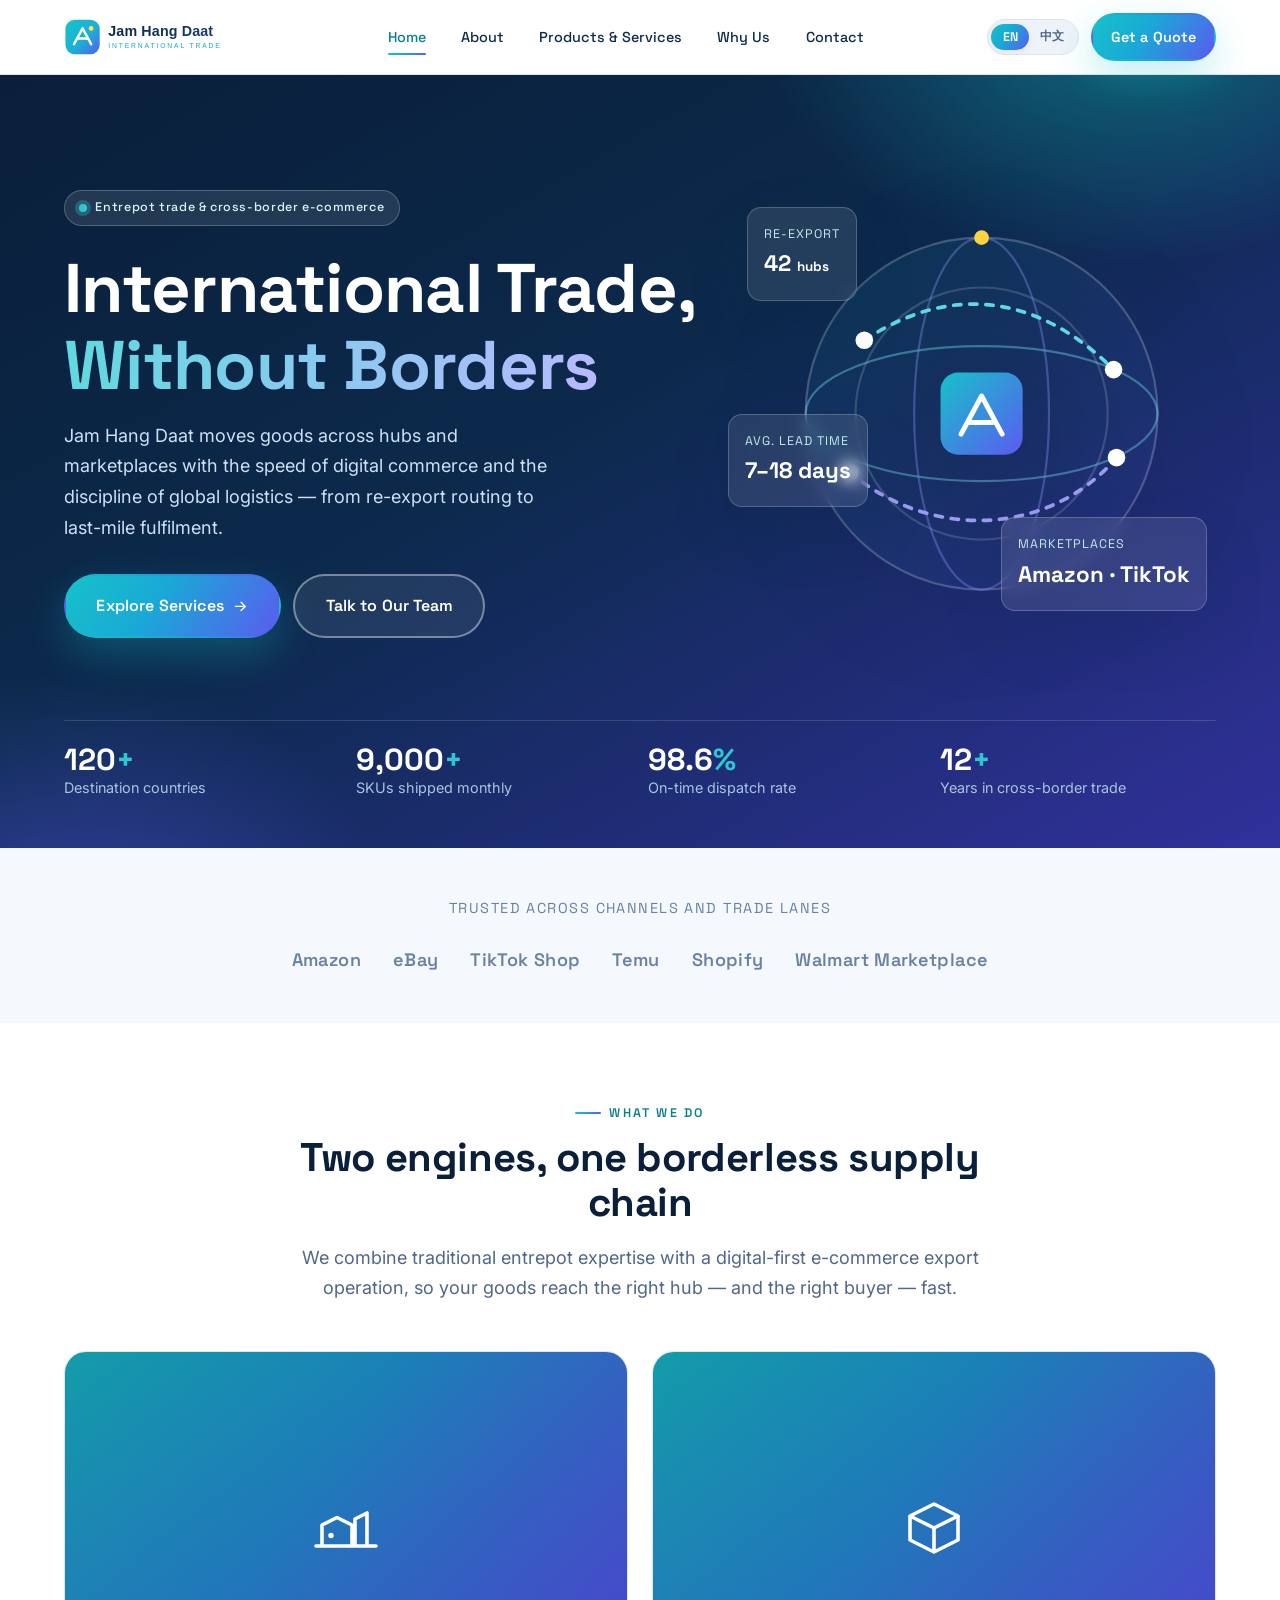
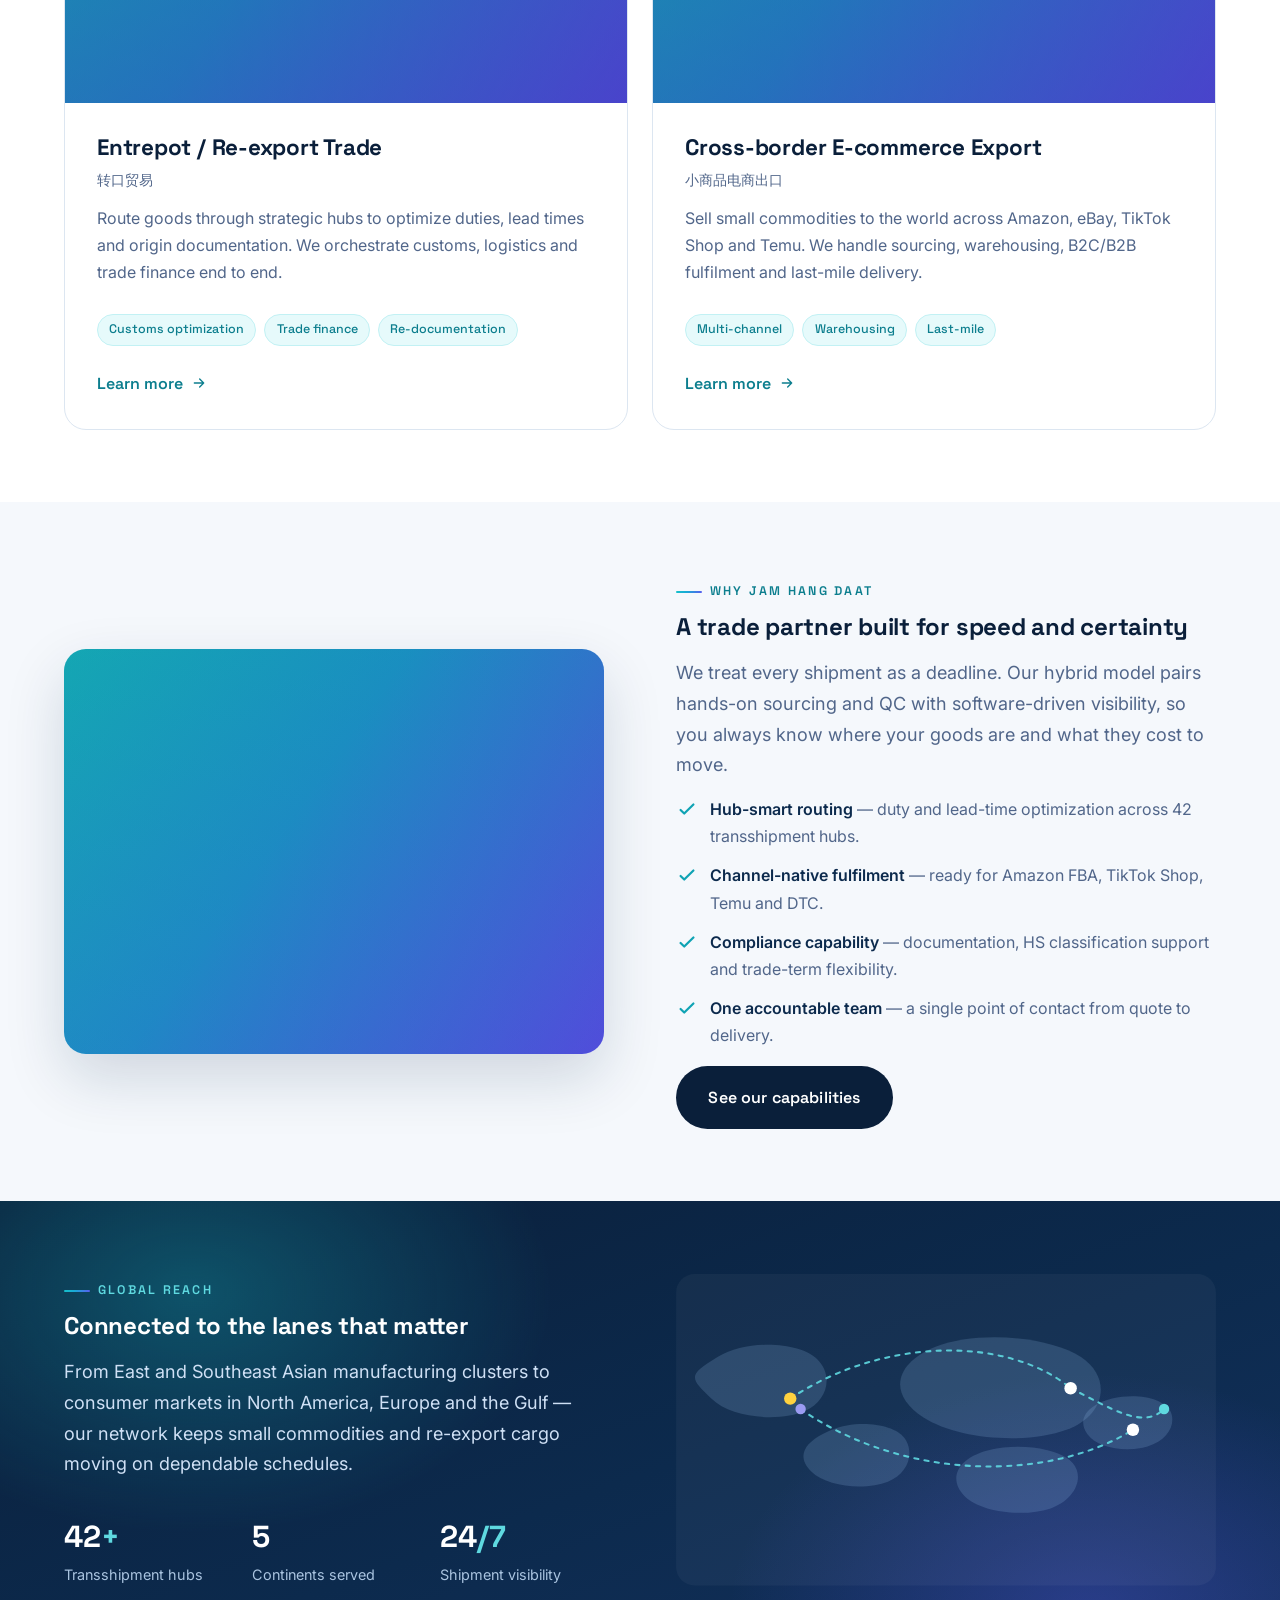
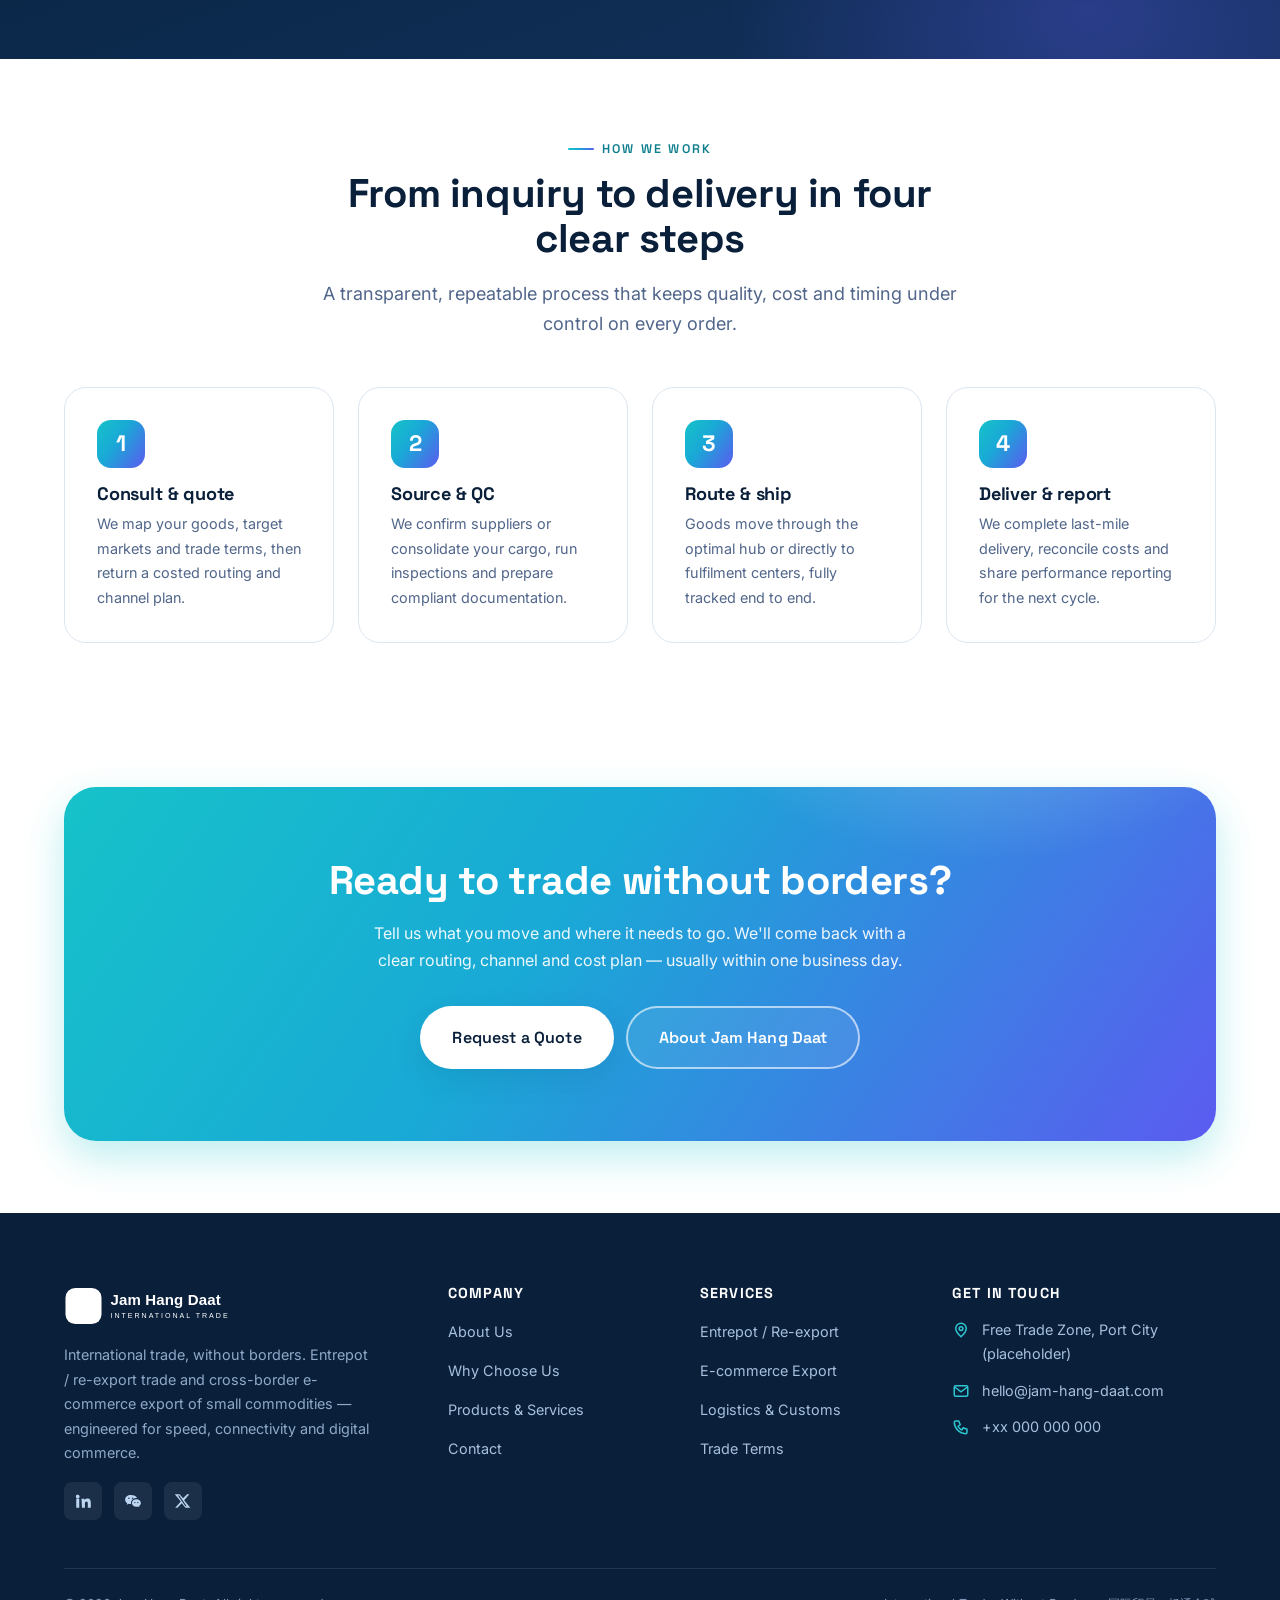
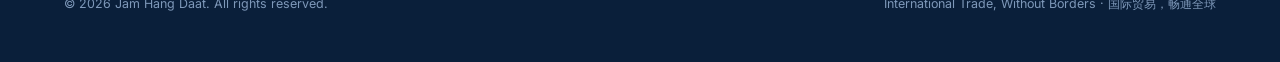
==== index.html @ a47773e6 "Initial commit: jam-hang-daat bilingual site" ====
<!DOCTYPE html>
<html lang="en">
<head>
  <meta charset="UTF-8" />
  <meta name="viewport" content="width=device-width, initial-scale=1" />
  <title data-en-title="Jam Hang Daat — International Trade, Without Borders" data-zh-title="畅行达通 — 国际贸易，畅通全球">Jam Hang Daat — International Trade, Without Borders</title>
  <meta name="description" content="Jam Hang Daat is a B2B international trade partner specializing in entrepot / re-export trade and cross-border e-commerce export of small commodities. Speed, connectivity, and compliant global logistics." />
  <meta name="keywords" content="entrepot trade, re-export, cross-border e-commerce, small commodity export, trade finance, international logistics, B2B trading company" />

  <meta property="og:type" content="website" />
  <meta property="og:title" content="Jam Hang Daat — International Trade, Without Borders" />
  <meta property="og:description" content="Entrepot / re-export trade and cross-border e-commerce export, engineered for speed and global reach." />
  <meta property="og:image" content="https://images.unsplash.com/photo-1494412574643-ff11b0a5c1c3?auto=format&fit=crop&w=1200&q=70" />
  <meta property="og:locale" content="en" />
  <meta property="og:locale:alternate" content="zh_CN" />
  <meta name="twitter:card" content="summary_large_image" />

  <link rel="icon" type="image/svg+xml" href="favicon.svg" />
  <link rel="preconnect" href="https://fonts.googleapis.com" />
  <link rel="preconnect" href="https://fonts.gstatic.com" crossorigin />
  <link href="https://fonts.googleapis.com/css2?family=Space+Grotesk:wght@500;600;700&family=Inter:wght@400;500;600&display=swap" rel="stylesheet" />
  <link rel="stylesheet" href="assets/styles.css" />
</head>
<body>
  <a class="skip-link" href="#main" data-en="Skip to content" data-zh="跳到主要内容">Skip to content</a>

  <!-- ===== HEADER ===== -->
  <header class="site-header">
    <div class="container header-inner">
      <a class="brand" href="index.html" aria-label="Jam Hang Daat home">
        <img src="assets/logo.svg" alt="Jam Hang Daat" />
      </a>

      <nav class="nav" id="primary-nav" aria-label="Primary">
        <a href="index.html" aria-current="page" data-en="Home" data-zh="首页">Home</a>
        <a href="about.html" data-en="About" data-zh="关于我们">About</a>
        <a href="products.html" data-en="Products &amp; Services" data-zh="产品与服务">Products &amp; Services</a>
        <a href="capabilities.html" data-en="Why Us" data-zh="选择我们">Why Us</a>
        <a href="contact.html" data-en="Contact" data-zh="联系我们">Contact</a>
      </nav>

      <div class="header-actions">
        <div class="lang-toggle" role="group" aria-label="Language switch">
          <button type="button" data-lang-btn="en" aria-pressed="true">EN</button>
          <button type="button" data-lang-btn="zh" aria-pressed="false">中文</button>
        </div>
        <a class="btn btn--primary" href="contact.html" data-en="Get a Quote" data-zh="获取报价">Get a Quote</a>
        <button class="nav-toggle" type="button" aria-expanded="false" aria-controls="primary-nav"
                data-en-aria="Toggle navigation menu" data-zh-aria="切换导航菜单" aria-label="Toggle navigation menu">
          <span></span>
        </button>
      </div>
    </div>
  </header>

  <main id="main">
    <!-- ===== HERO ===== -->
    <section class="hero">
      <div class="container">
        <div class="hero-grid">
          <div>
            <span class="hero-badge">
              <span class="dot" aria-hidden="true"></span>
              <span data-en="Entrepot trade &amp; cross-border e-commerce" data-zh="转口贸易与跨境电商">Entrepot trade &amp; cross-border e-commerce</span>
            </span>
            <h1>
              <span data-en="International Trade," data-zh="国际贸易，">International Trade,</span>
              <span class="grad-text" data-en="Without Borders" data-zh="畅通全球">Without Borders</span>
            </h1>
            <p class="lead" data-en="Jam Hang Daat moves goods across hubs and marketplaces with the speed of digital commerce and the discipline of global logistics — from re-export routing to last-mile fulfilment."
               data-zh="畅行达通以数字贸易的速度与全球物流的严谨，让货物在枢纽与电商平台间高效流转——从转口路由到最后一公里履约，一站贯通。">
              Jam Hang Daat moves goods across hubs and marketplaces with the speed of digital commerce and the discipline of global logistics — from re-export routing to last-mile fulfilment.
            </p>
            <div class="hero-cta">
              <a class="btn btn--primary btn--lg" href="products.html">
                <span data-en="Explore Services" data-zh="探索服务">Explore Services</span>
                <svg viewBox="0 0 24 24" fill="none" aria-hidden="true"><path d="M5 12h14M13 6l6 6-6 6" stroke="currentColor" stroke-width="2" stroke-linecap="round" stroke-linejoin="round"/></svg>
              </a>
              <a class="btn btn--ghost btn--lg" href="contact.html" data-en="Talk to Our Team" data-zh="联系我们的团队">Talk to Our Team</a>
            </div>
          </div>

          <div class="hero-visual" aria-hidden="true">
            <!-- original SVG: connectivity / globe motif -->
            <svg viewBox="0 0 320 320" fill="none" xmlns="http://www.w3.org/2000/svg" style="width:100%;height:auto;filter:drop-shadow(0 24px 60px rgba(0,0,0,.4))">
              <defs>
                <linearGradient id="hg1" x1="0" y1="0" x2="1" y2="1">
                  <stop offset="0" stop-color="#16c2c9"/><stop offset="1" stop-color="#5b5bf0"/>
                </linearGradient>
              </defs>
              <circle cx="160" cy="160" r="120" stroke="rgba(255,255,255,.22)" stroke-width="1.5"/>
              <circle cx="160" cy="160" r="86" stroke="rgba(255,255,255,.16)" stroke-width="1.5"/>
              <ellipse cx="160" cy="160" rx="120" ry="46" stroke="rgba(120,230,235,.4)" stroke-width="1.5"/>
              <ellipse cx="160" cy="160" rx="46" ry="120" stroke="rgba(150,150,255,.35)" stroke-width="1.5"/>
              <circle cx="160" cy="160" r="120" fill="url(#hg1)" fill-opacity="0.08"/>
              <path d="M80 110 C140 70 200 80 250 130" stroke="#5fd9e0" stroke-width="2.5" stroke-dasharray="5 6" stroke-linecap="round"/>
              <path d="M70 200 C130 250 210 240 252 190" stroke="#9b9bf2" stroke-width="2.5" stroke-dasharray="5 6" stroke-linecap="round"/>
              <g fill="#fff">
                <circle cx="80" cy="110" r="6"/><circle cx="250" cy="130" r="6"/>
                <circle cx="70" cy="200" r="6"/><circle cx="252" cy="190" r="6"/>
                <circle cx="160" cy="40" r="5" fill="#ffd23f"/>
              </g>
              <g transform="translate(132 132)">
                <rect x="0" y="0" width="56" height="56" rx="12" fill="url(#hg1)"/>
                <path d="M14 42 L28 16 L42 42" stroke="#fff" stroke-width="3.4" fill="none" stroke-linecap="round" stroke-linejoin="round"/>
                <path d="M20 34 H36" stroke="#fff" stroke-width="3.4" stroke-linecap="round"/>
              </g>
            </svg>
            <div class="hero-card hc-1">
              <div class="hc-label">Re-export</div>
              <div class="hc-value">42 <small style="font-size:.6em">hubs</small></div>
            </div>
            <div class="hero-card hc-2">
              <div class="hc-label">Marketplaces</div>
              <div class="hc-value">Amazon · TikTok</div>
            </div>
            <div class="hero-card hc-3">
              <div class="hc-label">Avg. lead time</div>
              <div class="hc-value">7–18 days</div>
            </div>
          </div>
        </div>

        <!-- hero stat strip -->
        <div class="hero-stats">
          <div class="stat reveal">
            <div class="num">120<span>+</span></div>
            <div class="lbl" data-en="Destination countries" data-zh="覆盖国家与地区">Destination countries</div>
          </div>
          <div class="stat reveal" data-delay="1">
            <div class="num">9,000<span>+</span></div>
            <div class="lbl" data-en="SKUs shipped monthly" data-zh="月均发货 SKU">SKUs shipped monthly</div>
          </div>
          <div class="stat reveal" data-delay="2">
            <div class="num">98.6<span>%</span></div>
            <div class="lbl" data-en="On-time dispatch rate" data-zh="准时发运率">On-time dispatch rate</div>
          </div>
          <div class="stat reveal" data-delay="3">
            <div class="num">12<span>+</span></div>
            <div class="lbl" data-en="Years in cross-border trade" data-zh="跨境贸易经验">Years in cross-border trade</div>
          </div>
        </div>
      </div>
    </section>

    <!-- ===== TRUST / PARTNERS ===== -->
    <section class="section--tight bg-alt">
      <div class="container">
        <p class="reveal" style="text-align:center;color:var(--slate-500);font-family:var(--font-display);font-size:var(--fs-sm);letter-spacing:.1em;text-transform:uppercase;margin-bottom:var(--sp-5)"
           data-en="Trusted across channels and trade lanes" data-zh="深耕多渠道与全球贸易通道">Trusted across channels and trade lanes</p>
        <div class="partners reveal">
          <span>Amazon</span><span>eBay</span><span>TikTok&nbsp;Shop</span><span>Temu</span><span>Shopify</span><span>Walmart&nbsp;Marketplace</span>
        </div>
      </div>
    </section>

    <!-- ===== CATEGORY HIGHLIGHTS ===== -->
    <section class="section">
      <div class="container">
        <div class="section-head section-head--center reveal">
          <span class="eyebrow" data-en="What we do" data-zh="业务领域">What we do</span>
          <h2 data-en="Two engines, one borderless supply chain" data-zh="双引擎，一条无界供应链">Two engines, one borderless supply chain</h2>
          <p data-en="We combine traditional entrepot expertise with a digital-first e-commerce export operation, so your goods reach the right hub — and the right buyer — fast."
             data-zh="我们将传统转口贸易的专业经验与数字化电商出口运营相结合，让货物快速抵达正确的枢纽，触达正确的买家。">
            We combine traditional entrepot expertise with a digital-first e-commerce export operation, so your goods reach the right hub — and the right buyer — fast.
          </p>
        </div>

        <div class="grid grid-2">
          <!-- Entrepot -->
          <article class="cat-card reveal">
            <div class="cat-media">
              <img src="https://images.unsplash.com/photo-1605745341112-85968b19335b?auto=format&fit=crop&w=1200&q=70" alt="Container terminal at a transshipment port" loading="lazy" />
              <svg class="cat-svg" viewBox="0 0 48 48" fill="none" aria-hidden="true">
                <path d="M4 36h40M8 36V22l10-5 10 5v14M30 36V18l8-4v22" stroke="#fff" stroke-width="2.4" stroke-linecap="round" stroke-linejoin="round"/>
                <circle cx="14" cy="29" r="1.8" fill="#fff"/>
              </svg>
            </div>
            <div class="cat-body">
              <h3 data-en="Entrepot / Re-export Trade" data-zh="转口贸易">Entrepot / Re-export Trade</h3>
              <p class="cat-zh-sub" data-en="转口贸易" data-zh="Entrepot / Re-export Trade">转口贸易</p>
              <p data-en="Route goods through strategic hubs to optimize duties, lead times and origin documentation. We orchestrate customs, logistics and trade finance end to end."
                 data-zh="通过战略枢纽进行货物路由，优化关税、时效与原产地单证。我们端到端统筹清关、物流与贸易融资。">
                Route goods through strategic hubs to optimize duties, lead times and origin documentation. We orchestrate customs, logistics and trade finance end to end.
              </p>
              <div class="cat-tags">
                <span class="tag" data-en="Customs optimization" data-zh="清关优化">Customs optimization</span>
                <span class="tag" data-en="Trade finance" data-zh="贸易融资">Trade finance</span>
                <span class="tag" data-en="Re-documentation" data-zh="单证重做">Re-documentation</span>
              </div>
              <a class="cat-link" href="products.html#entrepot">
                <span data-en="Learn more" data-zh="了解更多">Learn more</span>
                <svg viewBox="0 0 24 24" fill="none" aria-hidden="true"><path d="M5 12h14M13 6l6 6-6 6" stroke="currentColor" stroke-width="2" stroke-linecap="round" stroke-linejoin="round"/></svg>
              </a>
            </div>
          </article>

          <!-- E-commerce -->
          <article class="cat-card reveal" data-delay="1">
            <div class="cat-media">
              <img src="https://images.unsplash.com/photo-1556740738-b6a63e27c4df?auto=format&fit=crop&w=1200&q=70" alt="E-commerce fulfilment warehouse with parcels" loading="lazy" />
              <svg class="cat-svg" viewBox="0 0 48 48" fill="none" aria-hidden="true">
                <path d="M8 16l16-8 16 8-16 8-16-8z" stroke="#fff" stroke-width="2.4" stroke-linejoin="round"/>
                <path d="M8 16v16l16 8 16-8V16M24 24v16" stroke="#fff" stroke-width="2.4" stroke-linejoin="round"/>
              </svg>
            </div>
            <div class="cat-body">
              <h3 data-en="Cross-border E-commerce Export" data-zh="小商品电商出口">Cross-border E-commerce Export</h3>
              <p class="cat-zh-sub" data-en="小商品电商出口" data-zh="Cross-border E-commerce Export">小商品电商出口</p>
              <p data-en="Sell small commodities to the world across Amazon, eBay, TikTok Shop and Temu. We handle sourcing, warehousing, B2C/B2B fulfilment and last-mile delivery."
                 data-zh="面向全球销售小商品，覆盖 Amazon、eBay、TikTok Shop 与 Temu。我们负责采购、仓储、B2C/B2B 履约及最后一公里配送。">
                Sell small commodities to the world across Amazon, eBay, TikTok Shop and Temu. We handle sourcing, warehousing, B2C/B2B fulfilment and last-mile delivery.
              </p>
              <div class="cat-tags">
                <span class="tag" data-en="Multi-channel" data-zh="多平台运营">Multi-channel</span>
                <span class="tag" data-en="Warehousing" data-zh="海外仓储">Warehousing</span>
                <span class="tag" data-en="Last-mile" data-zh="末端配送">Last-mile</span>
              </div>
              <a class="cat-link" href="products.html#ecommerce">
                <span data-en="Learn more" data-zh="了解更多">Learn more</span>
                <svg viewBox="0 0 24 24" fill="none" aria-hidden="true"><path d="M5 12h14M13 6l6 6-6 6" stroke="currentColor" stroke-width="2" stroke-linecap="round" stroke-linejoin="round"/></svg>
              </a>
            </div>
          </article>
        </div>
      </div>
    </section>

    <!-- ===== WHY US ===== -->
    <section class="section bg-alt">
      <div class="container">
        <div class="split">
          <div class="split-media reveal">
            <img src="https://images.unsplash.com/photo-1578575437130-527eed3abbec?auto=format&fit=crop&w=1200&q=70" alt="Logistics operations team reviewing global shipment data" loading="lazy" />
          </div>
          <div class="reveal" data-delay="1">
            <span class="eyebrow" data-en="Why Jam Hang Daat" data-zh="为何选择畅行达通">Why Jam Hang Daat</span>
            <h2 data-en="A trade partner built for speed and certainty" data-zh="为速度与确定性而生的贸易伙伴">A trade partner built for speed and certainty</h2>
            <p class="lead" data-en="We treat every shipment as a deadline. Our hybrid model pairs hands-on sourcing and QC with software-driven visibility, so you always know where your goods are and what they cost to move."
               data-zh="我们把每一票货都当作一个截止期来对待。混合模式将一线采购与质检和软件化可视追踪相结合，让您随时掌握货物位置与运输成本。">
              We treat every shipment as a deadline. Our hybrid model pairs hands-on sourcing and QC with software-driven visibility, so you always know where your goods are and what they cost to move.
            </p>
            <ul class="feature-list">
              <li>
                <svg viewBox="0 0 24 24" fill="none" aria-hidden="true"><path d="M5 13l4 4L19 7" stroke="currentColor" stroke-width="2.4" stroke-linecap="round" stroke-linejoin="round"/></svg>
                <span><b data-en="Hub-smart routing" data-zh="智慧枢纽路由">Hub-smart routing</b> — <span data-en="duty and lead-time optimization across 42 transshipment hubs." data-zh="覆盖 42 个中转枢纽的关税与时效优化。">duty and lead-time optimization across 42 transshipment hubs.</span></span>
              </li>
              <li>
                <svg viewBox="0 0 24 24" fill="none" aria-hidden="true"><path d="M5 13l4 4L19 7" stroke="currentColor" stroke-width="2.4" stroke-linecap="round" stroke-linejoin="round"/></svg>
                <span><b data-en="Channel-native fulfilment" data-zh="平台原生履约">Channel-native fulfilment</b> — <span data-en="ready for Amazon FBA, TikTok Shop, Temu and DTC." data-zh="适配 Amazon FBA、TikTok Shop、Temu 与独立站。">ready for Amazon FBA, TikTok Shop, Temu and DTC.</span></span>
              </li>
              <li>
                <svg viewBox="0 0 24 24" fill="none" aria-hidden="true"><path d="M5 13l4 4L19 7" stroke="currentColor" stroke-width="2.4" stroke-linecap="round" stroke-linejoin="round"/></svg>
                <span><b data-en="Compliance capability" data-zh="合规能力">Compliance capability</b> — <span data-en="documentation, HS classification support and trade-term flexibility." data-zh="单证处理、HS 编码归类支持与灵活贸易条款。">documentation, HS classification support and trade-term flexibility.</span></span>
              </li>
              <li>
                <svg viewBox="0 0 24 24" fill="none" aria-hidden="true"><path d="M5 13l4 4L19 7" stroke="currentColor" stroke-width="2.4" stroke-linecap="round" stroke-linejoin="round"/></svg>
                <span><b data-en="One accountable team" data-zh="一支负责到底的团队">One accountable team</b> — <span data-en="a single point of contact from quote to delivery." data-zh="从报价到交付的单一对接窗口。">a single point of contact from quote to delivery.</span></span>
              </li>
            </ul>
            <a class="btn btn--dark btn--lg" href="capabilities.html" style="margin-top:var(--sp-4)" data-en="See our capabilities" data-zh="查看我们的能力">See our capabilities</a>
          </div>
        </div>
      </div>
    </section>

    <!-- ===== GLOBAL REACH BAND ===== -->
    <section class="section reach">
      <div class="container">
        <div class="split">
          <div class="reveal">
            <span class="eyebrow" data-en="Global reach" data-zh="全球网络">Global reach</span>
            <h2 data-en="Connected to the lanes that matter" data-zh="连接关键贸易通道">Connected to the lanes that matter</h2>
            <p class="lead" data-en="From East and Southeast Asian manufacturing clusters to consumer markets in North America, Europe and the Gulf — our network keeps small commodities and re-export cargo moving on dependable schedules."
               data-zh="从东亚、东南亚制造集群到北美、欧洲与海湾消费市场——我们的网络让小商品与转口货物按可靠的时刻表持续流转。">
              From East and Southeast Asian manufacturing clusters to consumer markets in North America, Europe and the Gulf — our network keeps small commodities and re-export cargo moving on dependable schedules.
            </p>
            <div class="reach-stats">
              <div><div class="num">42<span>+</span></div><div class="lbl" data-en="Transshipment hubs" data-zh="中转枢纽">Transshipment hubs</div></div>
              <div><div class="num">5</div><div class="lbl" data-en="Continents served" data-zh="服务大洲">Continents served</div></div>
              <div><div class="num">24<span>/7</span></div><div class="lbl" data-en="Shipment visibility" data-zh="全天候货态追踪">Shipment visibility</div></div>
            </div>
          </div>
          <div class="reveal" data-delay="1">
            <!-- original SVG world-route motif -->
            <svg class="reach-map" viewBox="0 0 520 300" fill="none" xmlns="http://www.w3.org/2000/svg" role="img" aria-label="Stylized world map showing global trade routes">
              <rect width="520" height="300" rx="18" fill="rgba(255,255,255,.04)"/>
              <g fill="rgba(157,200,240,.18)">
                <path d="M40 80c30-18 80-14 96 2s10 40-12 50-70 8-90-12-24-22 6-40z"/>
                <path d="M150 150c24-10 60-6 70 8s4 34-16 42-58 6-74-10-4-30 20-40z"/>
                <path d="M250 70c40-16 110-10 140 10s24 56-14 70-104 10-138-12-28-52 12-68z"/>
                <path d="M300 170c30-8 70-2 82 12s2 36-22 44-66 4-82-12-8-36 22-44z"/>
                <path d="M420 120c24-6 50 0 56 12s-2 28-22 34-48 2-58-12-0-28 24-34z"/>
              </g>
              <g stroke="#5fd9e0" stroke-width="2" stroke-dasharray="4 6" stroke-linecap="round" fill="none" opacity=".9">
                <path d="M110 120 C200 60 320 60 380 110"/>
                <path d="M120 130 C220 200 360 200 440 150"/>
                <path d="M380 110 C420 130 450 150 470 130"/>
              </g>
              <g>
                <circle cx="110" cy="120" r="6" fill="#ffd23f"/>
                <circle cx="380" cy="110" r="6" fill="#fff"/>
                <circle cx="440" cy="150" r="6" fill="#fff"/>
                <circle cx="120" cy="130" r="5" fill="#9b9bf2"/>
                <circle cx="470" cy="130" r="5" fill="#5fd9e0"/>
              </g>
            </svg>
          </div>
        </div>
      </div>
    </section>

    <!-- ===== PROCESS / HOW WE WORK ===== -->
    <section class="section">
      <div class="container">
        <div class="section-head section-head--center reveal">
          <span class="eyebrow" data-en="How we work" data-zh="合作流程">How we work</span>
          <h2 data-en="From inquiry to delivery in four clear steps" data-zh="从询盘到交付，四步清晰可控">From inquiry to delivery in four clear steps</h2>
          <p data-en="A transparent, repeatable process that keeps quality, cost and timing under control on every order."
             data-zh="透明、可复制的流程，让每一笔订单的质量、成本与时效都在掌控之中。">
            A transparent, repeatable process that keeps quality, cost and timing under control on every order.
          </p>
        </div>
        <div class="steps">
          <div class="step reveal">
            <div class="step-num">1</div>
            <h3 data-en="Consult &amp; quote" data-zh="咨询与报价">Consult &amp; quote</h3>
            <p data-en="We map your goods, target markets and trade terms, then return a costed routing and channel plan." data-zh="梳理您的商品、目标市场与贸易条款，给出含成本的路由与渠道方案。">We map your goods, target markets and trade terms, then return a costed routing and channel plan.</p>
          </div>
          <div class="step reveal" data-delay="1">
            <div class="step-num">2</div>
            <h3 data-en="Source &amp; QC" data-zh="采购与质检">Source &amp; QC</h3>
            <p data-en="We confirm suppliers or consolidate your cargo, run inspections and prepare compliant documentation." data-zh="确认供应商或整合货物，执行验货，并准备合规单证。">We confirm suppliers or consolidate your cargo, run inspections and prepare compliant documentation.</p>
          </div>
          <div class="step reveal" data-delay="2">
            <div class="step-num">3</div>
            <h3 data-en="Route &amp; ship" data-zh="路由与运输">Route &amp; ship</h3>
            <p data-en="Goods move through the optimal hub or directly to fulfilment centers, fully tracked end to end." data-zh="货物经最优枢纽中转或直发履约中心，全程可视追踪。">Goods move through the optimal hub or directly to fulfilment centers, fully tracked end to end.</p>
          </div>
          <div class="step reveal" data-delay="3">
            <div class="step-num">4</div>
            <h3 data-en="Deliver &amp; report" data-zh="交付与复盘">Deliver &amp; report</h3>
            <p data-en="We complete last-mile delivery, reconcile costs and share performance reporting for the next cycle." data-zh="完成末端配送，核对成本，并提供绩效报告以优化下一周期。">We complete last-mile delivery, reconcile costs and share performance reporting for the next cycle.</p>
          </div>
        </div>
      </div>
    </section>

    <!-- ===== CTA BAND ===== -->
    <section class="section">
      <div class="container">
        <div class="cta-band reveal">
          <h2 data-en="Ready to trade without borders?" data-zh="准备好开启无界贸易了吗？">Ready to trade without borders?</h2>
          <p data-en="Tell us what you move and where it needs to go. We'll come back with a clear routing, channel and cost plan — usually within one business day."
             data-zh="告诉我们您要运什么、运往哪里。我们通常会在一个工作日内给出清晰的路由、渠道与成本方案。">
            Tell us what you move and where it needs to go. We'll come back with a clear routing, channel and cost plan — usually within one business day.
          </p>
          <div class="hero-cta">
            <a class="btn btn--primary btn--lg" href="contact.html" data-en="Request a Quote" data-zh="索取报价">Request a Quote</a>
            <a class="btn btn--ghost btn--lg" href="about.html" data-en="About Jam Hang Daat" data-zh="了解畅行达通">About Jam Hang Daat</a>
          </div>
        </div>
      </div>
    </section>
  </main>

  <!-- ===== FOOTER ===== -->
  <footer class="site-footer">
    <div class="container">
      <div class="footer-grid">
        <div class="footer-brand">
          <img src="assets/logo.svg" alt="Jam Hang Daat" />
          <p data-en="International trade, without borders. Entrepot / re-export trade and cross-border e-commerce export of small commodities — engineered for speed, connectivity and digital commerce."
             data-zh="国际贸易，畅通全球。专注转口贸易与小商品跨境电商出口，为速度、连接与数字商业而生。">
            International trade, without borders. Entrepot / re-export trade and cross-border e-commerce export of small commodities — engineered for speed, connectivity and digital commerce.
          </p>
          <div class="social">
            <a href="#" aria-label="LinkedIn" data-en-aria="Jam Hang Daat on LinkedIn" data-zh-aria="领英">
              <svg viewBox="0 0 24 24" fill="currentColor" aria-hidden="true"><path d="M4.98 3.5a2.5 2.5 0 11-.02 5 2.5 2.5 0 01.02-5zM3 9h4v12H3zM10 9h3.8v1.7h.05c.53-1 1.83-2.05 3.77-2.05 4.03 0 4.78 2.65 4.78 6.1V21h-4v-5.3c0-1.26-.02-2.9-1.77-2.9-1.77 0-2.04 1.38-2.04 2.8V21h-4z"/></svg>
            </a>
            <a href="#" aria-label="WeChat" data-en-aria="Jam Hang Daat on WeChat" data-zh-aria="微信">
              <svg viewBox="0 0 24 24" fill="currentColor" aria-hidden="true"><path d="M9 4C4.9 4 1.5 6.8 1.5 10.2c0 1.9 1.1 3.6 2.8 4.7L3.6 17l2.6-1.3c.9.2 1.8.3 2.8.3h.5a5.4 5.4 0 01-.2-1.5C9.3 10.9 12.6 8 16.7 8c.2 0 .5 0 .7.02C16.6 5.7 13.1 4 9 4zm-2.4 3.4a1 1 0 110 2 1 1 0 010-2zm4.8 0a1 1 0 110 2 1 1 0 010-2z"/><path d="M22.5 14.5c0-2.8-2.8-5-6-5s-6 2.2-6 5 2.8 5 6 5c.7 0 1.4-.1 2-.3l2 1-.5-1.6c1.5-.9 2.5-2.3 2.5-4.1zm-8-1.3a.9.9 0 110 1.8.9.9 0 010-1.8zm4 0a.9.9 0 110 1.8.9.9 0 010-1.8z"/></svg>
            </a>
            <a href="#" aria-label="X" data-en-aria="Jam Hang Daat on X" data-zh-aria="X 平台">
              <svg viewBox="0 0 24 24" fill="currentColor" aria-hidden="true"><path d="M17.5 3h3l-7 8 8.2 10h-6.4l-5-6-5.7 6H1.6l7.5-8.5L1 3h6.5l4.5 5.4L17.5 3zm-2.3 16h1.7L7 4.8H5.2L15.2 19z"/></svg>
            </a>
          </div>
        </div>

        <div class="footer-col">
          <h4 data-en="Company" data-zh="公司">Company</h4>
          <ul>
            <li><a href="about.html" data-en="About Us" data-zh="关于我们">About Us</a></li>
            <li><a href="capabilities.html" data-en="Why Choose Us" data-zh="选择我们">Why Choose Us</a></li>
            <li><a href="products.html" data-en="Products &amp; Services" data-zh="产品与服务">Products &amp; Services</a></li>
            <li><a href="contact.html" data-en="Contact" data-zh="联系我们">Contact</a></li>
          </ul>
        </div>

        <div class="footer-col">
          <h4 data-en="Services" data-zh="服务">Services</h4>
          <ul>
            <li><a href="products.html#entrepot" data-en="Entrepot / Re-export" data-zh="转口贸易">Entrepot / Re-export</a></li>
            <li><a href="products.html#ecommerce" data-en="E-commerce Export" data-zh="电商出口">E-commerce Export</a></li>
            <li><a href="capabilities.html#logistics" data-en="Logistics &amp; Customs" data-zh="物流与清关">Logistics &amp; Customs</a></li>
            <li><a href="capabilities.html#terms" data-en="Trade Terms" data-zh="贸易条款">Trade Terms</a></li>
          </ul>
        </div>

        <div class="footer-col">
          <h4 data-en="Get in touch" data-zh="联系方式">Get in touch</h4>
          <ul class="footer-contact">
            <li>
              <svg viewBox="0 0 24 24" fill="none" aria-hidden="true"><path d="M12 21s7-6.3 7-11a7 7 0 10-14 0c0 4.7 7 11 7 11z" stroke="currentColor" stroke-width="2"/><circle cx="12" cy="10" r="2.5" stroke="currentColor" stroke-width="2"/></svg>
              <p data-en="Free Trade Zone, Port City (placeholder)" data-zh="自由贸易区，港口城市（占位）">Free Trade Zone, Port City (placeholder)</p>
            </li>
            <li>
              <svg viewBox="0 0 24 24" fill="none" aria-hidden="true"><rect x="3" y="5" width="18" height="14" rx="2" stroke="currentColor" stroke-width="2"/><path d="M4 7l8 6 8-6" stroke="currentColor" stroke-width="2"/></svg>
              <p><a href="mailto:hello@jam-hang-daat.com">hello@jam-hang-daat.com</a></p>
            </li>
            <li>
              <svg viewBox="0 0 24 24" fill="none" aria-hidden="true"><path d="M5 4h4l2 5-3 2a12 12 0 005 5l2-3 5 2v4a2 2 0 01-2 2A16 16 0 013 6a2 2 0 012-2z" stroke="currentColor" stroke-width="2" stroke-linejoin="round"/></svg>
              <p><a href="tel:+0000000000">+xx 000 000 000</a></p>
            </li>
          </ul>
        </div>
      </div>

      <div class="footer-bottom">
        <p>&copy; <span data-year>2026</span> Jam Hang Daat. <span data-en="All rights reserved." data-zh="版权所有。">All rights reserved.</span></p>
        <p data-en="International Trade, Without Borders · 国际贸易，畅通全球" data-zh="国际贸易，畅通全球 · International Trade, Without Borders">International Trade, Without Borders · 国际贸易，畅通全球</p>
      </div>
    </div>
  </footer>

  <script src="assets/script.js"></script>
</body>
</html>
---- assets/styles.css ----
/* =========================================================
   Jam Hang Daat — shared stylesheet
   Brand mood: teal/cyan + indigo + bright accent
   ========================================================= */

:root {
  /* ---- Brand color tokens ---- */
  --teal-50:  #e6fafb;
  --teal-100: #c2f1f4;
  --teal-300: #5fd9e0;
  --teal-400: #2ec7d1;
  --teal-500: #16c2c9;
  --teal-600: #0fa3b4;
  --teal-700: #0c7e8e;

  --indigo-100: #e4e4fb;
  --indigo-300: #9b9bf2;
  --indigo-500: #5b5bf0;
  --indigo-600: #4a40d6;
  --indigo-700: #3a30ad;

  --ink-900: #0a1f3a;
  --ink-800: #0c2a4d;
  --ink-700: #173a73;
  --ink-600: #2a4a7c;

  --slate-50:  #f5f8fc;
  --slate-100: #eef3f9;
  --slate-200: #dce6f1;
  --slate-300: #c2d2e4;
  --slate-500: #6982a3;
  --slate-600: #51668a;

  --accent:      #ffd23f;   /* bright accent */
  --accent-warm: #ff8a3d;

  --white: #ffffff;

  /* ---- Semantic tokens ---- */
  --bg:          var(--white);
  --bg-alt:      var(--slate-50);
  --bg-deep:     var(--ink-900);
  --surface:     var(--white);
  --text:        var(--ink-800);
  --text-soft:   var(--slate-600);
  --text-invert: #eaf3ff;
  --border:      var(--slate-200);

  --brand-grad:  linear-gradient(125deg, #16c2c9 0%, #19a9d6 42%, #5b5bf0 100%);
  --brand-grad-soft: linear-gradient(125deg, #e6fafb 0%, #eef0ff 100%);
  --deep-grad:   linear-gradient(160deg, #0a1f3a 0%, #0c2a4d 55%, #14315e 100%);

  /* ---- Typography scale ---- */
  --font-display: 'Space Grotesk', 'Segoe UI', system-ui, sans-serif;
  --font-body: 'Inter', 'Segoe UI', system-ui, -apple-system, sans-serif;

  --fs-xs:   0.78rem;
  --fs-sm:   0.9rem;
  --fs-base: 1rem;
  --fs-md:   1.13rem;
  --fs-lg:   1.4rem;
  --fs-xl:   1.9rem;
  --fs-2xl:  2.5rem;
  --fs-3xl:  3.4rem;
  --fs-hero: clamp(2.4rem, 6vw, 4.3rem);

  /* ---- Spacing scale ---- */
  --sp-1: 0.25rem;
  --sp-2: 0.5rem;
  --sp-3: 0.75rem;
  --sp-4: 1rem;
  --sp-5: 1.5rem;
  --sp-6: 2rem;
  --sp-7: 3rem;
  --sp-8: 4.5rem;
  --sp-9: 6.5rem;

  /* ---- Radius & shadow ---- */
  --r-sm: 8px;
  --r-md: 14px;
  --r-lg: 22px;
  --r-xl: 32px;
  --r-pill: 999px;

  --shadow-sm: 0 2px 8px rgba(12, 42, 77, 0.06);
  --shadow-md: 0 10px 30px rgba(12, 42, 77, 0.10);
  --shadow-lg: 0 24px 60px rgba(12, 42, 77, 0.16);
  --shadow-brand: 0 16px 40px rgba(22, 194, 201, 0.28);

  --maxw: 1200px;
  --header-h: 74px;
}

/* =========================================================
   Reset & base
   ========================================================= */
*, *::before, *::after { box-sizing: border-box; }

html { scroll-behavior: smooth; }

body {
  margin: 0;
  font-family: var(--font-body);
  font-size: var(--fs-base);
  line-height: 1.7;
  color: var(--text);
  background: var(--bg);
  -webkit-font-smoothing: antialiased;
  overflow-x: hidden;
}

h1, h2, h3, h4 {
  font-family: var(--font-display);
  line-height: 1.12;
  color: var(--ink-900);
  margin: 0 0 var(--sp-4);
  font-weight: 700;
  letter-spacing: -0.01em;
}

p { margin: 0 0 var(--sp-4); }
a { color: var(--teal-700); text-decoration: none; transition: color .2s ease; }
a:hover { color: var(--indigo-600); }
img, svg { max-width: 100%; display: block; }
ul { margin: 0; padding: 0; list-style: none; }

:focus-visible {
  outline: 3px solid var(--indigo-500);
  outline-offset: 3px;
  border-radius: 4px;
}

.skip-link {
  position: absolute;
  left: -999px;
  top: 0;
  background: var(--ink-900);
  color: #fff;
  padding: 12px 18px;
  border-radius: 0 0 var(--r-sm) 0;
  z-index: 200;
}
.skip-link:focus { left: 0; color: #fff; }

/* =========================================================
   Layout helpers
   ========================================================= */
.container {
  width: 100%;
  max-width: var(--maxw);
  margin-inline: auto;
  padding-inline: var(--sp-5);
}

.section { padding-block: var(--sp-8); }
.section--tight { padding-block: var(--sp-7); }
.bg-alt { background: var(--bg-alt); }
.bg-soft { background: var(--brand-grad-soft); }

.eyebrow {
  display: inline-flex;
  align-items: center;
  gap: var(--sp-2);
  font-family: var(--font-display);
  font-size: var(--fs-xs);
  font-weight: 600;
  letter-spacing: 0.18em;
  text-transform: uppercase;
  color: var(--teal-700);
  margin-bottom: var(--sp-3);
}
.eyebrow::before {
  content: "";
  width: 26px;
  height: 2px;
  background: var(--brand-grad);
  border-radius: 2px;
}

.section-head { max-width: 680px; margin-bottom: var(--sp-7); }
.section-head--center { margin-inline: auto; text-align: center; }
.section-head h2 { font-size: var(--fs-2xl); }
.section-head p { color: var(--text-soft); font-size: var(--fs-md); margin-bottom: 0; }

.lead { font-size: var(--fs-md); color: var(--text-soft); }

/* =========================================================
   Buttons
   ========================================================= */
.btn {
  display: inline-flex;
  align-items: center;
  justify-content: center;
  gap: var(--sp-2);
  font-family: var(--font-display);
  font-weight: 600;
  font-size: var(--fs-sm);
  letter-spacing: 0.01em;
  padding: 0.85rem 1.5rem;
  border-radius: var(--r-pill);
  border: 2px solid transparent;
  cursor: pointer;
  transition: transform .18s ease, box-shadow .25s ease, background .25s ease, color .2s ease;
  white-space: nowrap;
}
.btn svg { width: 1.05em; height: 1.05em; }
.btn--primary {
  background: var(--brand-grad);
  color: #fff;
  box-shadow: var(--shadow-brand);
}
.btn--primary:hover { transform: translateY(-2px); color: #fff; box-shadow: 0 20px 46px rgba(91, 91, 240, 0.34); }
.btn--ghost {
  background: rgba(255,255,255,0.08);
  color: #fff;
  border-color: rgba(255,255,255,0.4);
}
.btn--ghost:hover { background: rgba(255,255,255,0.16); transform: translateY(-2px); color:#fff; }
.btn--dark {
  background: var(--ink-900);
  color: #fff;
}
.btn--dark:hover { background: var(--ink-700); color: #fff; transform: translateY(-2px); }
.btn--outline {
  background: transparent;
  color: var(--ink-800);
  border-color: var(--slate-300);
}
.btn--outline:hover { border-color: var(--teal-500); color: var(--teal-700); transform: translateY(-2px); }
.btn--lg { padding: 1rem 1.9rem; font-size: var(--fs-base); }
.btn--block { width: 100%; }

/* =========================================================
   Header / nav
   ========================================================= */
.site-header {
  position: sticky;
  top: 0;
  z-index: 100;
  background: rgba(255,255,255,0.82);
  backdrop-filter: saturate(180%) blur(14px);
  -webkit-backdrop-filter: saturate(180%) blur(14px);
  border-bottom: 1px solid var(--border);
}
.header-inner {
  display: flex;
  align-items: center;
  justify-content: space-between;
  gap: var(--sp-4);
  height: var(--header-h);
}
.brand { display: inline-flex; align-items: center; }
.brand img { height: 40px; width: auto; }

.nav { display: flex; align-items: center; gap: var(--sp-2); }
.nav a {
  font-family: var(--font-display);
  font-weight: 500;
  font-size: var(--fs-sm);
  color: var(--ink-800);
  padding: 0.5rem 0.85rem;
  border-radius: var(--r-sm);
  position: relative;
  transition: color .2s ease, background .2s ease;
}
.nav a:hover { color: var(--teal-700); background: var(--slate-100); }
.nav a[aria-current="page"] { color: var(--teal-700); }
.nav a[aria-current="page"]::after {
  content: "";
  position: absolute;
  left: 0.85rem; right: 0.85rem; bottom: 2px;
  height: 2px;
  background: var(--brand-grad);
  border-radius: 2px;
}

.header-actions { display: flex; align-items: center; gap: var(--sp-3); }

.lang-toggle {
  display: inline-flex;
  align-items: center;
  background: var(--slate-100);
  border: 1px solid var(--border);
  border-radius: var(--r-pill);
  padding: 3px;
}
.lang-toggle button {
  font-family: var(--font-display);
  font-size: var(--fs-xs);
  font-weight: 600;
  border: 0;
  background: transparent;
  color: var(--slate-600);
  padding: 0.32rem 0.7rem;
  border-radius: var(--r-pill);
  cursor: pointer;
  transition: all .2s ease;
}
.lang-toggle button[aria-pressed="true"] {
  background: var(--brand-grad);
  color: #fff;
  box-shadow: var(--shadow-sm);
}

.header-actions .btn { padding: 0.6rem 1.1rem; }

.nav-toggle {
  display: none;
  width: 46px; height: 46px;
  border: 1px solid var(--border);
  background: var(--surface);
  border-radius: var(--r-sm);
  cursor: pointer;
  padding: 0;
  position: relative;
}
.nav-toggle span,
.nav-toggle span::before,
.nav-toggle span::after {
  content: "";
  position: absolute;
  left: 50%;
  width: 20px; height: 2px;
  background: var(--ink-800);
  border-radius: 2px;
  transform: translateX(-50%);
  transition: transform .25s ease, opacity .2s ease;
}
.nav-toggle span { top: 50%; margin-top: -1px; }
.nav-toggle span::before { top: -7px; }
.nav-toggle span::after  { top: 7px; }
.nav-toggle[aria-expanded="true"] span { background: transparent; }
.nav-toggle[aria-expanded="true"] span::before { transform: translateX(-50%) translateY(7px) rotate(45deg); }
.nav-toggle[aria-expanded="true"] span::after  { transform: translateX(-50%) translateY(-7px) rotate(-45deg); }

/* =========================================================
   Hero
   ========================================================= */
.hero {
  position: relative;
  color: var(--text-invert);
  background:
    linear-gradient(150deg, rgba(10,31,58,0.94) 0%, rgba(12,42,77,0.84) 45%, rgba(58,48,173,0.78) 100%),
    url("https://images.unsplash.com/photo-1494412574643-ff11b0a5c1c3?auto=format&fit=crop&w=1600&q=70") center/cover no-repeat,
    var(--deep-grad);
  overflow: hidden;
}
.hero::after {
  content: "";
  position: absolute;
  inset: 0;
  background:
    radial-gradient(620px 440px at 88% -10%, rgba(22,194,201,0.45), transparent 60%),
    radial-gradient(540px 420px at 5% 110%, rgba(91,91,240,0.42), transparent 60%);
  pointer-events: none;
}
.hero .container { position: relative; z-index: 2; }
.hero-grid {
  display: grid;
  grid-template-columns: 1.15fr 0.85fr;
  gap: var(--sp-7);
  align-items: center;
  padding-block: var(--sp-9) var(--sp-8);
}
.hero h1 {
  color: #fff;
  font-size: var(--fs-hero);
  margin-bottom: var(--sp-4);
}
.hero h1 .grad-text {
  background: linear-gradient(100deg, #5fd9e0, #b9b9ff);
  -webkit-background-clip: text;
  background-clip: text;
  -webkit-text-fill-color: transparent;
}
.hero p.lead { color: #cfe0f5; max-width: 44ch; font-size: var(--fs-md); }
.hero-badge {
  display: inline-flex;
  align-items: center;
  gap: var(--sp-2);
  background: rgba(255,255,255,0.1);
  border: 1px solid rgba(255,255,255,0.22);
  color: #d7f6f8;
  font-family: var(--font-display);
  font-size: var(--fs-xs);
  font-weight: 500;
  letter-spacing: 0.05em;
  padding: 0.4rem 0.9rem;
  border-radius: var(--r-pill);
  margin-bottom: var(--sp-5);
}
.hero-badge .dot { width: 8px; height: 8px; border-radius: 50%; background: var(--teal-400); box-shadow: 0 0 0 4px rgba(46,199,209,0.3); }
.hero-cta { display: flex; flex-wrap: wrap; gap: var(--sp-3); margin-top: var(--sp-6); }

.hero-visual {
  position: relative;
  aspect-ratio: 1/1;
  display: grid;
  place-items: center;
}
.hero-card {
  position: absolute;
  background: rgba(255,255,255,0.1);
  border: 1px solid rgba(255,255,255,0.2);
  backdrop-filter: blur(8px);
  border-radius: var(--r-md);
  padding: var(--sp-4);
  box-shadow: var(--shadow-lg);
  color: #fff;
  font-family: var(--font-display);
}
.hero-card .hc-label { font-size: var(--fs-xs); color: #bfe9ec; letter-spacing: 0.08em; text-transform: uppercase; }
.hero-card .hc-value { font-size: var(--fs-lg); font-weight: 700; }
.hero-card.hc-1 { top: 6%; left: 0; }
.hero-card.hc-2 { bottom: 8%; right: 2%; }
.hero-card.hc-3 { bottom: 30%; left: -4%; }

/* hero stat strip */
.hero-stats {
  position: relative;
  z-index: 2;
  display: grid;
  grid-template-columns: repeat(4, 1fr);
  gap: var(--sp-4);
  padding: var(--sp-5) 0 var(--sp-7);
  border-top: 1px solid rgba(255,255,255,0.14);
}
.hero-stats .stat .num {
  font-family: var(--font-display);
  font-size: var(--fs-xl);
  font-weight: 700;
  color: #fff;
  line-height: 1;
}
.hero-stats .stat .num span { color: var(--teal-400); }
.hero-stats .stat .lbl { font-size: var(--fs-sm); color: #aac4e0; }

/* =========================================================
   Page hero (inner pages)
   ========================================================= */
.page-hero {
  position: relative;
  color: #fff;
  background:
    linear-gradient(150deg, rgba(10,31,58,0.93) 0%, rgba(12,42,77,0.82) 60%, rgba(58,48,173,0.7) 100%),
    var(--deep-grad);
  overflow: hidden;
  padding-block: var(--sp-8);
}
.page-hero::after {
  content:"";
  position:absolute; inset:0;
  background: radial-gradient(560px 360px at 92% -20%, rgba(22,194,201,0.4), transparent 60%);
  pointer-events:none;
}
.page-hero .container { position: relative; z-index: 2; }
.page-hero h1 { color: #fff; font-size: clamp(2.1rem, 5vw, 3.2rem); margin-bottom: var(--sp-3); }
.page-hero p { color: #cfe0f5; max-width: 56ch; font-size: var(--fs-md); margin-bottom: 0; }
.breadcrumb { display:flex; gap: var(--sp-2); font-size: var(--fs-sm); color:#9fbbdc; margin-bottom: var(--sp-4); }
.breadcrumb a { color:#bcd5f0; }
.breadcrumb a:hover { color:#fff; }

/* =========================================================
   Cards / grids
   ========================================================= */
.grid { display: grid; gap: var(--sp-5); }
.grid-2 { grid-template-columns: repeat(2, 1fr); }
.grid-3 { grid-template-columns: repeat(3, 1fr); }
.grid-4 { grid-template-columns: repeat(4, 1fr); }

.card {
  background: var(--surface);
  border: 1px solid var(--border);
  border-radius: var(--r-lg);
  padding: var(--sp-6);
  transition: transform .25s ease, box-shadow .25s ease, border-color .25s ease;
}
.card:hover { transform: translateY(-5px); box-shadow: var(--shadow-md); border-color: var(--teal-300); }

.icon-badge {
  width: 56px; height: 56px;
  border-radius: var(--r-md);
  display: grid; place-items: center;
  background: var(--brand-grad-soft);
  color: var(--teal-700);
  margin-bottom: var(--sp-4);
}
.icon-badge svg { width: 28px; height: 28px; }
.icon-badge--indigo { background: #eceaff; color: var(--indigo-600); }
.icon-badge--accent { background: #fff4d6; color: #b07a00; }

.card h3 { font-size: var(--fs-lg); }
.card p { color: var(--text-soft); margin-bottom: 0; }

/* Category card (rich) */
.cat-card {
  position: relative;
  overflow: hidden;
  border-radius: var(--r-lg);
  border: 1px solid var(--border);
  background: var(--surface);
  display: flex;
  flex-direction: column;
  transition: transform .25s ease, box-shadow .25s ease;
}
.cat-card:hover { transform: translateY(-6px); box-shadow: var(--shadow-lg); }
.cat-media {
  position: relative;
  aspect-ratio: 16/10;
  background: var(--brand-grad);
  display: grid; place-items: center;
}
.cat-media img { position:absolute; inset:0; width:100%; height:100%; object-fit:cover; opacity:0.85; }
.cat-media::after {
  content:"";
  position:absolute; inset:0;
  background: linear-gradient(160deg, rgba(12,42,77,0.25), rgba(58,48,173,0.55));
}
.cat-media .cat-svg { position: relative; z-index: 2; width: 72px; height: 72px; color:#fff; }
.cat-body { padding: var(--sp-6); display:flex; flex-direction:column; flex:1; }
.cat-body h3 { font-size: var(--fs-lg); margin-bottom: var(--sp-2); }
.cat-zh-sub { font-family: var(--font-display); color: var(--teal-700); font-size: var(--fs-sm); margin-bottom: var(--sp-3); }
.cat-body p { color: var(--text-soft); }
.cat-tags { display:flex; flex-wrap:wrap; gap: var(--sp-2); margin: var(--sp-3) 0 var(--sp-5); }
.tag {
  font-family: var(--font-display);
  font-size: var(--fs-xs);
  font-weight: 500;
  color: var(--teal-700);
  background: var(--teal-50);
  border: 1px solid var(--teal-100);
  padding: 0.25rem 0.7rem;
  border-radius: var(--r-pill);
}
.cat-link { margin-top: auto; display:inline-flex; align-items:center; gap: var(--sp-2); font-family: var(--font-display); font-weight:600; }
.cat-link svg { width: 1em; height:1em; transition: transform .2s ease; }
.cat-link:hover svg { transform: translateX(4px); }

/* feature list with checks */
.feature-list { display: grid; gap: var(--sp-3); }
.feature-list li {
  display: flex;
  gap: var(--sp-3);
  align-items: flex-start;
  color: var(--text-soft);
}
.feature-list li svg { flex: none; width: 22px; height: 22px; color: var(--teal-600); margin-top: 2px; }
.feature-list li b { color: var(--ink-800); font-weight: 600; }

/* =========================================================
   Stats bar
   ========================================================= */
.stats-bar { display: grid; grid-template-columns: repeat(4,1fr); gap: var(--sp-5); }
.stat-block { text-align: center; }
.stat-block .num {
  font-family: var(--font-display);
  font-size: var(--fs-2xl);
  font-weight: 700;
  background: var(--brand-grad);
  -webkit-background-clip: text; background-clip: text; -webkit-text-fill-color: transparent;
  line-height: 1;
}
.stat-block .lbl { color: var(--text-soft); font-size: var(--fs-sm); margin-top: var(--sp-2); }

/* trust logos / partners */
.partners {
  display: flex; flex-wrap: wrap; gap: var(--sp-6);
  align-items: center; justify-content: center;
  opacity: 0.85;
}
.partners span {
  font-family: var(--font-display);
  font-weight: 600;
  color: var(--slate-500);
  letter-spacing: 0.02em;
  font-size: var(--fs-md);
}

/* =========================================================
   Split feature
   ========================================================= */
.split {
  display: grid;
  grid-template-columns: 1fr 1fr;
  gap: var(--sp-8);
  align-items: center;
}
.split--reverse .split-media { order: 2; }
.split-media {
  border-radius: var(--r-lg);
  overflow: hidden;
  position: relative;
  background: var(--brand-grad);
  aspect-ratio: 4/3;
  box-shadow: var(--shadow-lg);
}
.split-media img { width:100%; height:100%; object-fit: cover; }
/* Remote-image load failure: gradient host (with its overlay) stands in cleanly */
.cat-media.img-failed img,
.split-media.img-failed img { display: none; }
.split-media::after {
  content:""; position:absolute; inset:0;
  background: linear-gradient(160deg, rgba(12,42,77,0.18), rgba(58,48,173,0.32));
}

/* =========================================================
   Global reach band
   ========================================================= */
.reach {
  position: relative;
  color: #fff;
  background: var(--deep-grad);
  overflow: hidden;
}
.reach::after {
  content:""; position:absolute; inset:0;
  background:
    radial-gradient(600px 400px at 15% 20%, rgba(22,194,201,0.3), transparent 60%),
    radial-gradient(600px 400px at 85% 90%, rgba(91,91,240,0.32), transparent 60%);
}
.reach .container { position: relative; z-index:2; }
.reach h2 { color:#fff; }
.reach p { color:#cfe0f5; }
.reach .eyebrow { color: var(--teal-300); }
.reach-map { width:100%; height:auto; }
.reach-stats { display:grid; grid-template-columns: repeat(3,1fr); gap: var(--sp-5); margin-top: var(--sp-6); }
.reach-stats .num { font-family: var(--font-display); font-size: var(--fs-xl); font-weight:700; color:#fff; }
.reach-stats .num span { color: var(--teal-300); }
.reach-stats .lbl { color:#aac4e0; font-size: var(--fs-sm); }

/* =========================================================
   Process / steps
   ========================================================= */
.steps { display: grid; grid-template-columns: repeat(4,1fr); gap: var(--sp-5); counter-reset: step; }
.step {
  position: relative;
  background: var(--surface);
  border: 1px solid var(--border);
  border-radius: var(--r-lg);
  padding: var(--sp-6);
  transition: transform .25s ease, box-shadow .25s ease;
}
.step:hover { transform: translateY(-5px); box-shadow: var(--shadow-md); }
.step .step-num {
  font-family: var(--font-display);
  font-weight: 700;
  font-size: var(--fs-lg);
  width: 48px; height: 48px;
  border-radius: var(--r-md);
  display: grid; place-items: center;
  background: var(--brand-grad);
  color: #fff;
  margin-bottom: var(--sp-4);
}
.step h3 { font-size: var(--fs-md); margin-bottom: var(--sp-2); }
.step p { color: var(--text-soft); margin-bottom:0; font-size: var(--fs-sm); }

/* =========================================================
   CTA band
   ========================================================= */
.cta-band {
  position: relative;
  border-radius: var(--r-xl);
  padding: var(--sp-8);
  text-align: center;
  color:#fff;
  background: var(--brand-grad);
  overflow: hidden;
  box-shadow: var(--shadow-brand);
}
.cta-band::after {
  content:""; position:absolute; inset:0;
  background: radial-gradient(500px 300px at 80% -30%, rgba(255,255,255,0.28), transparent 60%);
}
.cta-band > * { position: relative; z-index: 2; }
.cta-band h2 { color:#fff; font-size: var(--fs-2xl); }
.cta-band p { color: rgba(255,255,255,0.92); max-width: 56ch; margin-inline:auto; }
.cta-band .hero-cta { justify-content: center; }
.cta-band .btn--primary { background:#fff; color: var(--ink-900); box-shadow: var(--shadow-md); }
.cta-band .btn--primary:hover { color: var(--indigo-700); }
.cta-band .btn--ghost { border-color: rgba(255,255,255,0.6); }

/* =========================================================
   Values / mission (about)
   ========================================================= */
.value-card { display:flex; gap: var(--sp-4); }
.value-card .icon-badge { flex:none; }
.value-card h3 { font-size: var(--fs-md); margin-bottom: var(--sp-1); }
.value-card p { font-size: var(--fs-sm); color: var(--text-soft); margin-bottom:0; }

.timeline { position: relative; display: grid; gap: var(--sp-5); }
.timeline::before {
  content:""; position:absolute; left: 19px; top: 8px; bottom: 8px;
  width: 2px; background: var(--slate-200);
}
.tl-item { position: relative; padding-left: 58px; }
.tl-item .tl-dot {
  position:absolute; left: 8px; top: 2px;
  width: 24px; height: 24px; border-radius: 50%;
  background: var(--brand-grad);
  box-shadow: 0 0 0 5px var(--teal-50);
}
.tl-item .tl-year { font-family: var(--font-display); font-weight: 700; color: var(--teal-700); font-size: var(--fs-md); }
.tl-item h3 { font-size: var(--fs-md); margin: var(--sp-1) 0; }
.tl-item p { color: var(--text-soft); font-size: var(--fs-sm); margin-bottom:0; }

/* =========================================================
   Specs table / trade terms
   ========================================================= */
.spec-table {
  width: 100%;
  border-collapse: collapse;
  background: var(--surface);
  border-radius: var(--r-lg);
  overflow: hidden;
  border: 1px solid var(--border);
}
.spec-table caption { text-align:left; padding: var(--sp-4) var(--sp-5); font-family: var(--font-display); font-weight:600; color: var(--ink-800); }
.spec-table th, .spec-table td {
  text-align: left;
  padding: var(--sp-4) var(--sp-5);
  border-top: 1px solid var(--border);
  font-size: var(--fs-sm);
}
.spec-table th { background: var(--slate-50); color: var(--ink-800); font-family: var(--font-display); font-weight: 600; }
.spec-table td { color: var(--text-soft); }
.spec-table tbody tr:hover { background: var(--slate-50); }

/* =========================================================
   FAQ / accordion-ish
   ========================================================= */
.faq-item {
  border: 1px solid var(--border);
  border-radius: var(--r-md);
  background: var(--surface);
  margin-bottom: var(--sp-3);
  overflow: hidden;
}
.faq-item summary {
  cursor: pointer;
  list-style: none;
  padding: var(--sp-5);
  font-family: var(--font-display);
  font-weight: 600;
  color: var(--ink-800);
  display: flex; justify-content: space-between; align-items:center; gap: var(--sp-4);
}
.faq-item summary::-webkit-details-marker { display:none; }
.faq-item summary::after {
  content: "+";
  font-size: 1.4rem;
  color: var(--teal-600);
  transition: transform .2s ease;
  line-height: 1;
}
.faq-item[open] summary::after { transform: rotate(45deg); }
.faq-item .faq-body { padding: 0 var(--sp-5) var(--sp-5); color: var(--text-soft); }

/* =========================================================
   Contact
   ========================================================= */
.contact-grid { display: grid; grid-template-columns: 1fr 1.2fr; gap: var(--sp-7); align-items:start; }
.info-card {
  background: var(--surface);
  border: 1px solid var(--border);
  border-radius: var(--r-lg);
  padding: var(--sp-6);
}
.info-row { display:flex; gap: var(--sp-4); align-items:flex-start; padding: var(--sp-4) 0; border-bottom: 1px solid var(--border); }
.info-row:last-child { border-bottom: 0; }
.info-row .icon-badge { width: 46px; height: 46px; margin: 0; }
.info-row .icon-badge svg { width: 22px; height: 22px; }
.info-row h3 { font-size: var(--fs-base); margin-bottom: 2px; }
.info-row p { font-size: var(--fs-sm); color: var(--text-soft); margin: 0; }
.info-row a { font-size: var(--fs-sm); }

.form {
  background: var(--surface);
  border: 1px solid var(--border);
  border-radius: var(--r-lg);
  padding: var(--sp-6);
  box-shadow: var(--shadow-sm);
}
.form-row { display: grid; grid-template-columns: 1fr 1fr; gap: var(--sp-4); }
.field { margin-bottom: var(--sp-5); }
.field label {
  display: block;
  font-family: var(--font-display);
  font-weight: 600;
  font-size: var(--fs-sm);
  color: var(--ink-800);
  margin-bottom: var(--sp-2);
}
.field label .req { color: var(--accent-warm); }
.field input,
.field select,
.field textarea {
  width: 100%;
  font-family: var(--font-body);
  font-size: var(--fs-base);
  color: var(--ink-800);
  padding: 0.8rem 1rem;
  border: 1.5px solid var(--border);
  border-radius: var(--r-sm);
  background: var(--white);
  transition: border-color .2s ease, box-shadow .2s ease;
}
.field textarea { resize: vertical; min-height: 130px; }
.field input:focus,
.field select:focus,
.field textarea:focus {
  outline: none;
  border-color: var(--teal-500);
  box-shadow: 0 0 0 3px rgba(22,194,201,0.18);
}
.field .error-msg {
  display: none;
  color: #d83a3a;
  font-size: var(--fs-xs);
  margin-top: var(--sp-2);
}
.field.invalid input,
.field.invalid select,
.field.invalid textarea { border-color: #e25555; box-shadow: 0 0 0 3px rgba(226,85,85,0.15); }
.field.invalid .error-msg { display: block; }

.form-note { font-size: var(--fs-xs); color: var(--slate-500); margin-top: var(--sp-3); }

.form-success {
  display: none;
  align-items: center;
  gap: var(--sp-4);
  background: var(--teal-50);
  border: 1px solid var(--teal-100);
  border-radius: var(--r-md);
  padding: var(--sp-5);
  margin-bottom: var(--sp-5);
  color: var(--teal-700);
}
.form-success.show { display: flex; }
.form-success svg { flex:none; width: 40px; height: 40px; color: var(--teal-600); }
.form-success strong { display:block; font-family: var(--font-display); color: var(--ink-800); }

/* =========================================================
   Footer
   ========================================================= */
.site-footer {
  background: var(--bg-deep);
  color: #c4d5ea;
  padding-block: var(--sp-8) var(--sp-6);
}
.footer-grid {
  display: grid;
  grid-template-columns: 1.6fr 1fr 1fr 1.2fr;
  gap: var(--sp-6);
  padding-bottom: var(--sp-7);
  border-bottom: 1px solid rgba(255,255,255,0.1);
}
.footer-brand img { height: 42px; margin-bottom: var(--sp-4); filter: brightness(0) invert(1); }
.footer-brand p { color: #8fa9c8; font-size: var(--fs-sm); max-width: 34ch; }
.footer-col h4 {
  color: #fff;
  font-size: var(--fs-sm);
  letter-spacing: 0.08em;
  text-transform: uppercase;
  margin-bottom: var(--sp-4);
}
.footer-col ul { display: grid; gap: var(--sp-3); }
.footer-col a, .footer-col p { color: #a7c0dd; font-size: var(--fs-sm); margin:0; }
.footer-col a:hover { color: var(--teal-300); }
.footer-contact li { display:flex; gap: var(--sp-3); align-items:flex-start; }
.footer-contact svg { flex:none; width: 18px; height: 18px; color: var(--teal-400); margin-top: 3px; }
.social { display:flex; gap: var(--sp-3); margin-top: var(--sp-4); }
.social a {
  width: 38px; height: 38px;
  border-radius: var(--r-sm);
  background: rgba(255,255,255,0.07);
  display:grid; place-items:center;
  color:#bcd5f0;
  transition: background .2s ease, transform .2s ease;
}
.social a:hover { background: var(--teal-600); color:#fff; transform: translateY(-2px); }
.social svg { width: 18px; height: 18px; }
.footer-bottom {
  display:flex; flex-wrap:wrap; justify-content: space-between; gap: var(--sp-3);
  padding-top: var(--sp-5);
  font-size: var(--fs-xs);
  color: #7e98b9;
}
.footer-bottom a { color: #9bb6d6; }

/* =========================================================
   Scroll reveal
   ========================================================= */
.reveal {
  opacity: 0;
  transform: translateY(26px);
  transition: opacity .7s cubic-bezier(.2,.7,.2,1), transform .7s cubic-bezier(.2,.7,.2,1);
}
.reveal.in { opacity: 1; transform: none; }
.reveal[data-delay="1"] { transition-delay: .08s; }
.reveal[data-delay="2"] { transition-delay: .16s; }
.reveal[data-delay="3"] { transition-delay: .24s; }

@media (prefers-reduced-motion: reduce) {
  .reveal { opacity: 1; transform: none; transition: none; }
  html { scroll-behavior: auto; }
}

/* =========================================================
   Responsive
   ========================================================= */
@media (max-width: 1024px) {
  .hero-grid { grid-template-columns: 1fr; }
  .hero-visual { max-width: 440px; margin-inline: auto; }
  .grid-4 { grid-template-columns: repeat(2,1fr); }
  .steps { grid-template-columns: repeat(2,1fr); }
  .footer-grid { grid-template-columns: 1fr 1fr; }
}

@media (max-width: 860px) {
  .nav-toggle { display: block; }
  .nav {
    position: fixed;
    inset: var(--header-h) 0 auto 0;
    flex-direction: column;
    align-items: stretch;
    gap: 0;
    background: var(--surface);
    border-bottom: 1px solid var(--border);
    box-shadow: var(--shadow-md);
    padding: var(--sp-3);
    transform: translateY(-12px);
    opacity: 0;
    pointer-events: none;
    transition: opacity .22s ease, transform .22s ease;
    max-height: calc(100vh - var(--header-h));
    overflow-y: auto;
  }
  .nav.open { opacity:1; transform:none; pointer-events:auto; }
  .nav a { padding: 0.85rem 1rem; border-radius: var(--r-sm); }
  .nav a[aria-current="page"]::after { display:none; }
  .nav a[aria-current="page"] { background: var(--slate-100); }
  .header-actions .btn { display: none; }

  .split, .split--reverse { grid-template-columns: 1fr; }
  .split--reverse .split-media { order: 0; }
  .contact-grid { grid-template-columns: 1fr; }
  .hero-stats { grid-template-columns: repeat(2,1fr); gap: var(--sp-5); }
}

@media (max-width: 620px) {
  :root { --sp-8: 3.2rem; --sp-9: 4rem; }
  .grid-2, .grid-3, .grid-4 { grid-template-columns: 1fr; }
  .steps { grid-template-columns: 1fr; }
  .stats-bar { grid-template-columns: repeat(2,1fr); gap: var(--sp-6) var(--sp-4); }
  .reach-stats { grid-template-columns: 1fr; }
  .form-row { grid-template-columns: 1fr; }
  .footer-grid { grid-template-columns: 1fr; }
  .footer-bottom { flex-direction: column; }
  .hero-stats { grid-template-columns: 1fr 1fr; }
  .cta-band { padding: var(--sp-6) var(--sp-5); }
  .section-head h2, .cta-band h2, .section-head--center h2 { font-size: var(--fs-xl); }
}

@media (max-width: 380px) {
  .container { padding-inline: var(--sp-4); }
  .hero-stats { grid-template-columns: 1fr; }
}
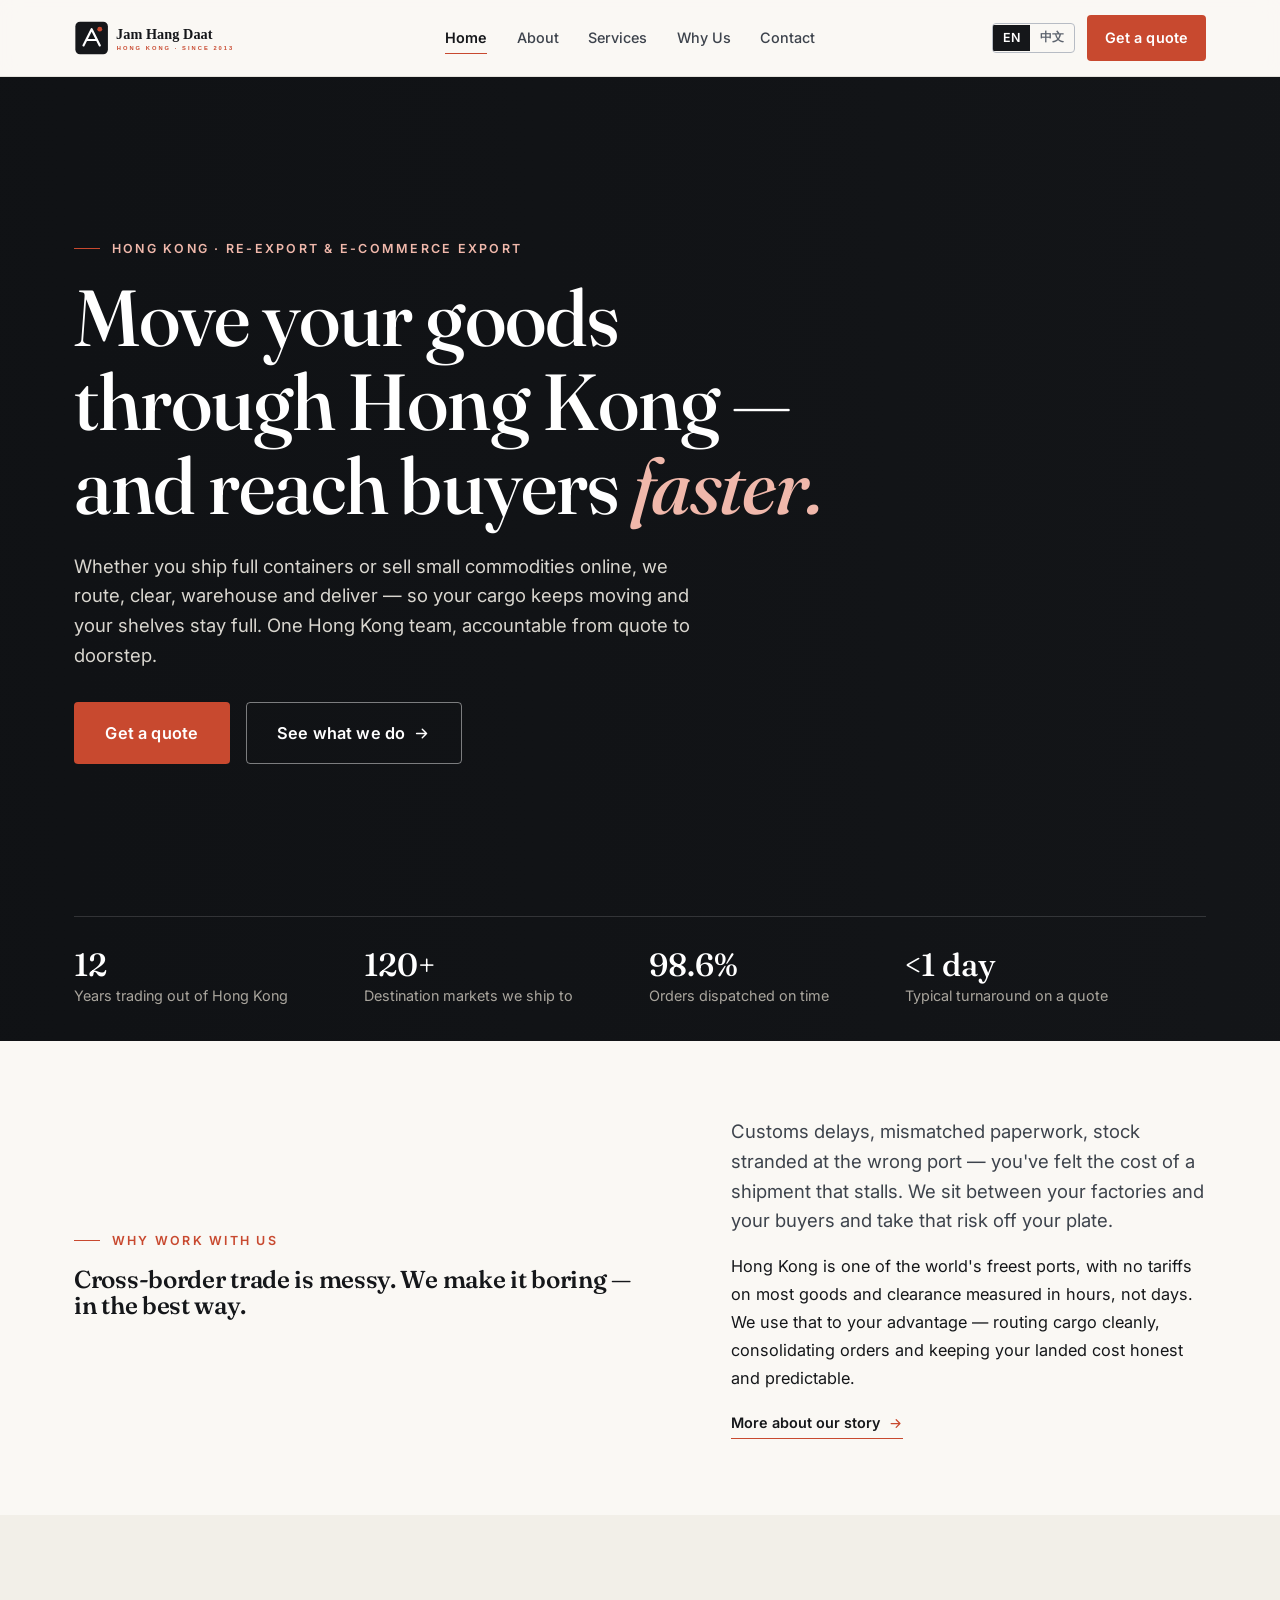
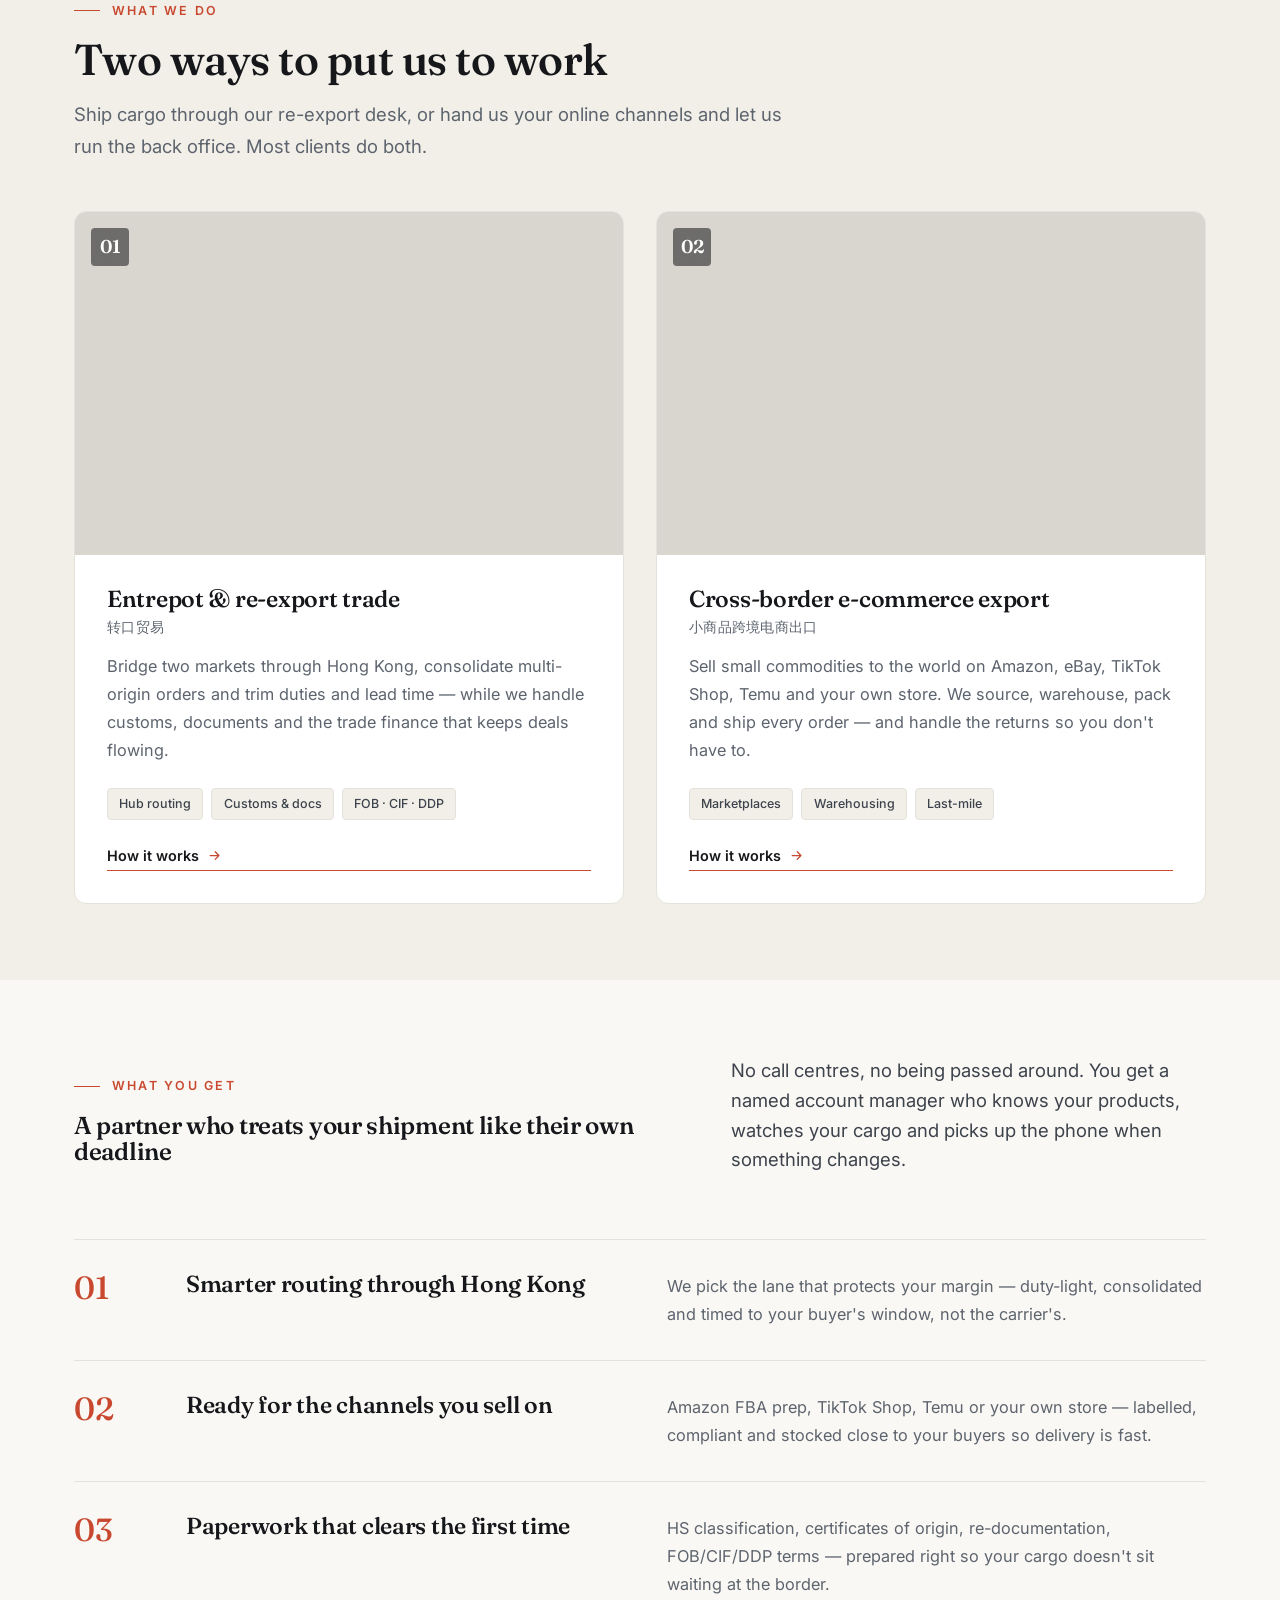
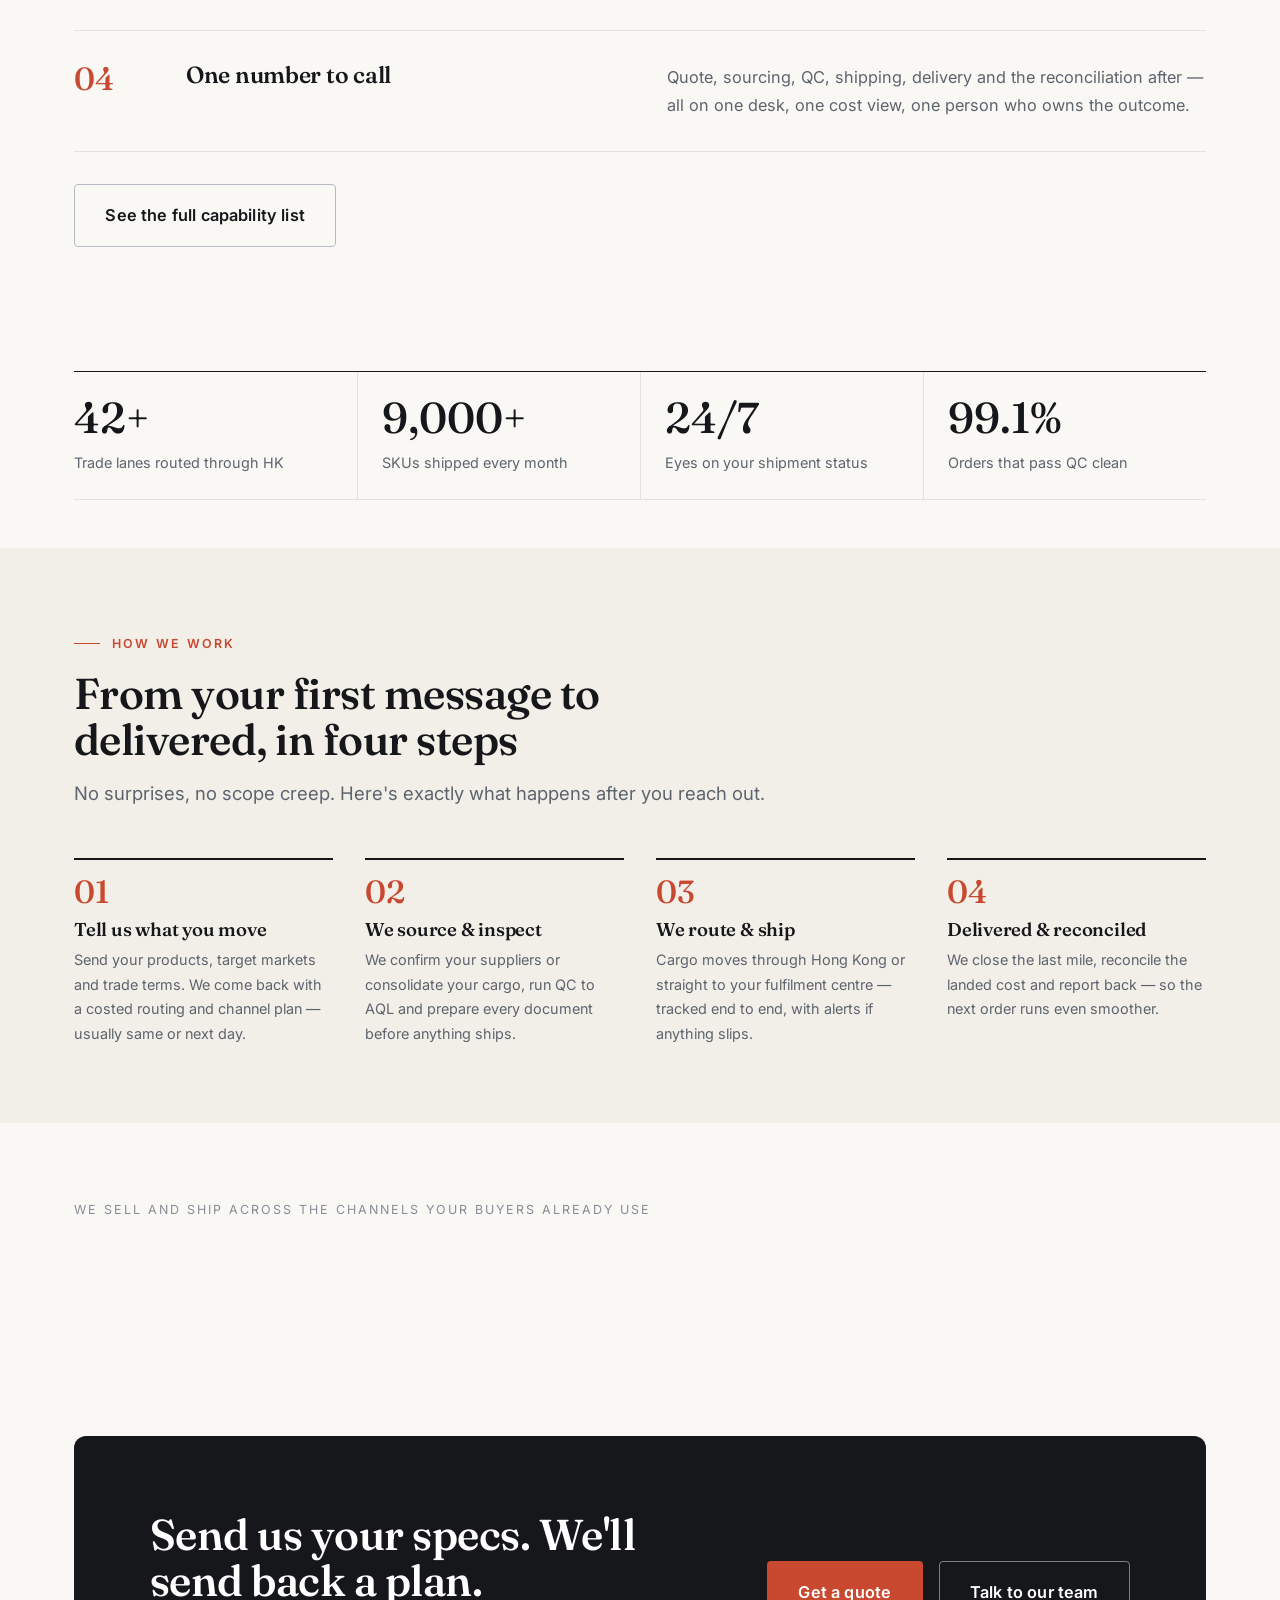
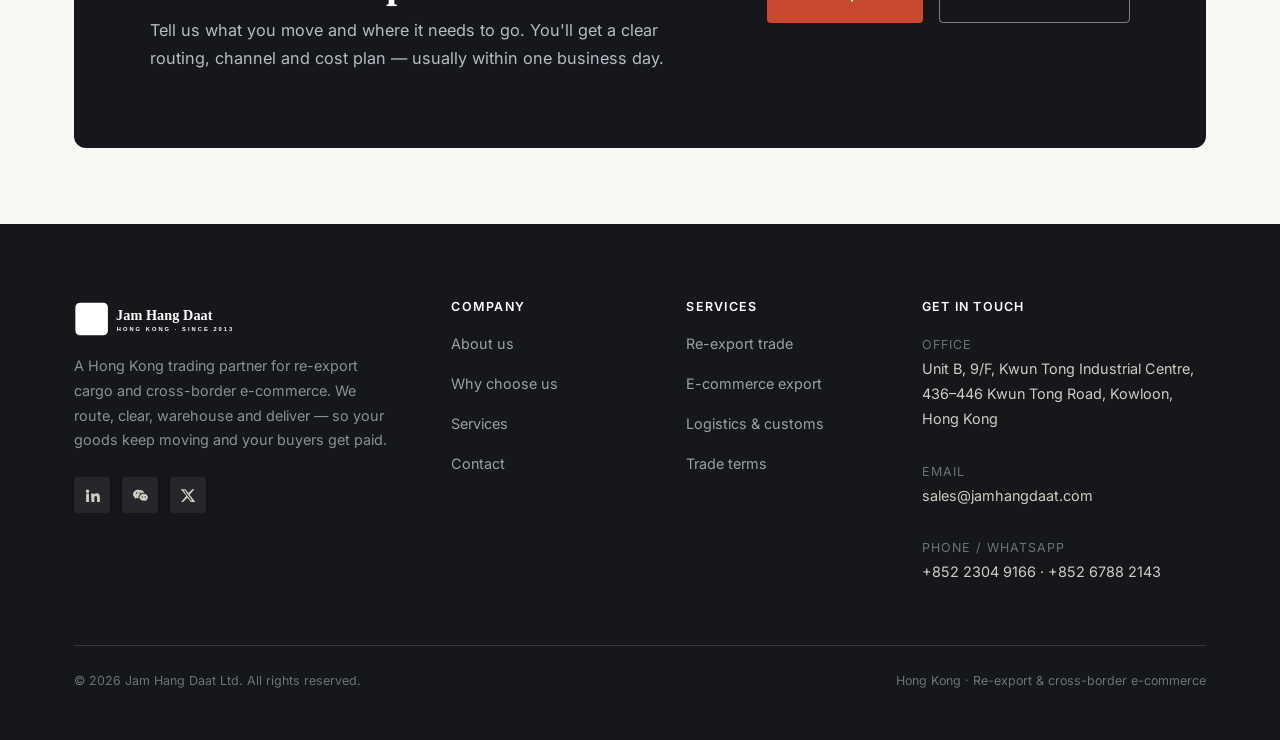
==== commit 187f9509: "Humanize redesign + real-company voice: photography over icons, restrained design, real contacts Co-" ====
--- a/index.html
+++ b/index.html
@@ -3,22 +3,22 @@
 <head>
   <meta charset="UTF-8" />
   <meta name="viewport" content="width=device-width, initial-scale=1" />
-  <title data-en-title="Jam Hang Daat — International Trade, Without Borders" data-zh-title="畅行达通 — 国际贸易，畅通全球">Jam Hang Daat — International Trade, Without Borders</title>
-  <meta name="description" content="Jam Hang Daat is a B2B international trade partner specializing in entrepot / re-export trade and cross-border e-commerce export of small commodities. Speed, connectivity, and compliant global logistics." />
-  <meta name="keywords" content="entrepot trade, re-export, cross-border e-commerce, small commodity export, trade finance, international logistics, B2B trading company" />
+  <title data-en-title="Jam Hang Daat — Hong Kong Re-export &amp; Cross-border E-commerce" data-zh-title="畅行达通 — 香港转口贸易与跨境电商出口">Jam Hang Daat — Hong Kong Re-export &amp; Cross-border E-commerce</title>
+  <meta name="description" content="Route your cargo through Hong Kong and get it on shelves and marketplaces faster. Jam Hang Daat handles re-export routing, customs, warehousing and last-mile fulfilment for buyers and online sellers." />
+  <meta name="keywords" content="Hong Kong re-export, entrepot trade, cross-border e-commerce, small commodity export, FOB CIF DDP, fulfilment, freight forwarding" />
 
   <meta property="og:type" content="website" />
-  <meta property="og:title" content="Jam Hang Daat — International Trade, Without Borders" />
-  <meta property="og:description" content="Entrepot / re-export trade and cross-border e-commerce export, engineered for speed and global reach." />
-  <meta property="og:image" content="https://images.unsplash.com/photo-1494412574643-ff11b0a5c1c3?auto=format&fit=crop&w=1200&q=70" />
+  <meta property="og:title" content="Jam Hang Daat — Hong Kong Re-export &amp; Cross-border E-commerce" />
+  <meta property="og:description" content="We route your cargo through Hong Kong and get it to buyers and marketplaces faster — re-export, customs, warehousing and last-mile, one team." />
+  <meta property="og:image" content="https://images.unsplash.com/photo-1605745341112-85968b19335b?auto=format&fit=crop&w=1200&q=70" />
   <meta property="og:locale" content="en" />
-  <meta property="og:locale:alternate" content="zh_CN" />
+  <meta property="og:locale:alternate" content="zh_HK" />
   <meta name="twitter:card" content="summary_large_image" />
 
   <link rel="icon" type="image/svg+xml" href="favicon.svg" />
   <link rel="preconnect" href="https://fonts.googleapis.com" />
   <link rel="preconnect" href="https://fonts.gstatic.com" crossorigin />
-  <link href="https://fonts.googleapis.com/css2?family=Space+Grotesk:wght@500;600;700&family=Inter:wght@400;500;600&display=swap" rel="stylesheet" />
+  <link href="https://fonts.googleapis.com/css2?family=Fraunces:opsz,wght@9..144,400;9..144,500;9..144,600&family=Inter:wght@400;500;600&display=swap" rel="stylesheet" />
   <link rel="stylesheet" href="assets/styles.css" />
 </head>
 <body>
@@ -34,7 +34,7 @@
       <nav class="nav" id="primary-nav" aria-label="Primary">
         <a href="index.html" aria-current="page" data-en="Home" data-zh="首页">Home</a>
         <a href="about.html" data-en="About" data-zh="关于我们">About</a>
-        <a href="products.html" data-en="Products &amp; Services" data-zh="产品与服务">Products &amp; Services</a>
+        <a href="products.html" data-en="Services" data-zh="服务">Services</a>
         <a href="capabilities.html" data-en="Why Us" data-zh="选择我们">Why Us</a>
         <a href="contact.html" data-en="Contact" data-zh="联系我们">Contact</a>
       </nav>
@@ -44,7 +44,7 @@
           <button type="button" data-lang-btn="en" aria-pressed="true">EN</button>
           <button type="button" data-lang-btn="zh" aria-pressed="false">中文</button>
         </div>
-        <a class="btn btn--primary" href="contact.html" data-en="Get a Quote" data-zh="获取报价">Get a Quote</a>
+        <a class="btn btn--primary" href="contact.html" data-en="Get a quote" data-zh="获取报价">Get a quote</a>
         <button class="nav-toggle" type="button" aria-expanded="false" aria-controls="primary-nav"
                 data-en-aria="Toggle navigation menu" data-zh-aria="切换导航菜单" aria-label="Toggle navigation menu">
           <span></span>
@@ -56,168 +56,136 @@
   <main id="main">
     <!-- ===== HERO ===== -->
     <section class="hero">
-      <div class="container">
-        <div class="hero-grid">
-          <div>
-            <span class="hero-badge">
-              <span class="dot" aria-hidden="true"></span>
-              <span data-en="Entrepot trade &amp; cross-border e-commerce" data-zh="转口贸易与跨境电商">Entrepot trade &amp; cross-border e-commerce</span>
-            </span>
-            <h1>
-              <span data-en="International Trade," data-zh="国际贸易，">International Trade,</span>
-              <span class="grad-text" data-en="Without Borders" data-zh="畅通全球">Without Borders</span>
-            </h1>
-            <p class="lead" data-en="Jam Hang Daat moves goods across hubs and marketplaces with the speed of digital commerce and the discipline of global logistics — from re-export routing to last-mile fulfilment."
-               data-zh="畅行达通以数字贸易的速度与全球物流的严谨，让货物在枢纽与电商平台间高效流转——从转口路由到最后一公里履约，一站贯通。">
-              Jam Hang Daat moves goods across hubs and marketplaces with the speed of digital commerce and the discipline of global logistics — from re-export routing to last-mile fulfilment.
+      <div class="hero-bg" aria-hidden="true">
+        <img src="https://images.unsplash.com/photo-1605745341112-85968b19335b?auto=format&fit=crop&w=1600&q=70"
+             alt="" loading="eager" />
+      </div>
+      <div class="container">
+        <div class="hero-inner">
+          <span class="eyebrow" data-en="Hong Kong · Re-export &amp; e-commerce export" data-zh="香港 · 转口贸易与跨境电商">Hong Kong · Re-export &amp; e-commerce export</span>
+          <h1>
+            <span data-en="Move your goods through Hong Kong — and reach buyers " data-zh="货物经香港中转，">Move your goods through Hong Kong — and reach buyers </span><em data-en="faster." data-zh="更快触达全球买家。">faster.</em>
+          </h1>
+          <p class="lead" data-en="Whether you ship full containers or sell small commodities online, we route, clear, warehouse and deliver — so your cargo keeps moving and your shelves stay full. One Hong Kong team, accountable from quote to doorstep."
+             data-zh="无论您发整柜大货，还是在线零售小商品，从路由、清关到仓储与配送，我们一手包办——让货物不停转、货架不断档。一支香港团队，从报价到签收全程负责。">
+            Whether you ship full containers or sell small commodities online, we route, clear, warehouse and deliver — so your cargo keeps moving and your shelves stay full. One Hong Kong team, accountable from quote to doorstep.
+          </p>
+          <div class="hero-cta">
+            <a class="btn btn--primary btn--lg" href="contact.html" data-en="Get a quote" data-zh="获取报价">Get a quote</a>
+            <a class="btn btn--ghost btn--lg" href="products.html">
+              <span data-en="See what we do" data-zh="了解我们的业务">See what we do</span>
+              <svg viewBox="0 0 24 24" fill="none" aria-hidden="true"><path d="M5 12h14M13 6l6 6-6 6" stroke="currentColor" stroke-width="2" stroke-linecap="round" stroke-linejoin="round"/></svg>
+            </a>
+          </div>
+        </div>
+
+        <div class="hero-facts">
+          <div class="fact reveal">
+            <b>12</b>
+            <span data-en="Years trading out of Hong Kong" data-zh="深耕香港贸易 12 年">Years trading out of Hong Kong</span>
+          </div>
+          <div class="fact reveal" data-delay="1">
+            <b>120+</b>
+            <span data-en="Destination markets we ship to" data-zh="覆盖的目的市场">Destination markets we ship to</span>
+          </div>
+          <div class="fact reveal" data-delay="2">
+            <b>98.6%</b>
+            <span data-en="Orders dispatched on time" data-zh="订单准时发运率">Orders dispatched on time</span>
+          </div>
+          <div class="fact reveal" data-delay="3">
+            <b>&lt;1 day</b>
+            <span data-en="Typical turnaround on a quote" data-zh="报价响应时间">Typical turnaround on a quote</span>
+          </div>
+        </div>
+      </div>
+    </section>
+
+    <!-- ===== INTRO / POSITIONING ===== -->
+    <section class="section">
+      <div class="container">
+        <div class="split split--text-wide">
+          <div class="reveal">
+            <span class="eyebrow" data-en="Why work with us" data-zh="为何选择我们">Why work with us</span>
+            <h2 data-en="Cross-border trade is messy. We make it boring — in the best way." data-zh="跨境贸易本就繁琐，我们让它变得省心、可控。">Cross-border trade is messy. We make it boring — in the best way.</h2>
+          </div>
+          <div class="reveal" data-delay="1">
+            <p class="lead" data-en="Customs delays, mismatched paperwork, stock stranded at the wrong port — you've felt the cost of a shipment that stalls. We sit between your factories and your buyers and take that risk off your plate."
+               data-zh="清关延误、单证不符、库存压在错的港口——货一卡住，损失立现。我们站在您的工厂与买家之间，把这些风险接管过来。">
+              Customs delays, mismatched paperwork, stock stranded at the wrong port — you've felt the cost of a shipment that stalls. We sit between your factories and your buyers and take that risk off your plate.
             </p>
-            <div class="hero-cta">
-              <a class="btn btn--primary btn--lg" href="products.html">
-                <span data-en="Explore Services" data-zh="探索服务">Explore Services</span>
-                <svg viewBox="0 0 24 24" fill="none" aria-hidden="true"><path d="M5 12h14M13 6l6 6-6 6" stroke="currentColor" stroke-width="2" stroke-linecap="round" stroke-linejoin="round"/></svg>
-              </a>
-              <a class="btn btn--ghost btn--lg" href="contact.html" data-en="Talk to Our Team" data-zh="联系我们的团队">Talk to Our Team</a>
+            <p data-en="Hong Kong is one of the world's freest ports, with no tariffs on most goods and clearance measured in hours, not days. We use that to your advantage — routing cargo cleanly, consolidating orders and keeping your landed cost honest and predictable."
+               data-zh="香港是全球最自由的港口之一，大多数货物免征关税，通关以小时计而非天计。我们把这一优势用在您身上——干净地路由货物、整合订单，让到岸成本透明、可预期。">
+              Hong Kong is one of the world's freest ports, with no tariffs on most goods and clearance measured in hours, not days. We use that to your advantage — routing cargo cleanly, consolidating orders and keeping your landed cost honest and predictable.
+            </p>
+            <a class="arrow-link" href="about.html">
+              <span data-en="More about our story" data-zh="了解我们的故事">More about our story</span>
+              <svg viewBox="0 0 24 24" fill="none" aria-hidden="true"><path d="M5 12h14M13 6l6 6-6 6" stroke="currentColor" stroke-width="2" stroke-linecap="round" stroke-linejoin="round"/></svg>
+            </a>
+          </div>
+        </div>
+      </div>
+    </section>
+
+    <!-- ===== TWO SERVICE LINES (photo cards, no icons) ===== -->
+    <section class="section bg-alt">
+      <div class="container">
+        <div class="section-head reveal">
+          <span class="eyebrow" data-en="What we do" data-zh="我们的业务">What we do</span>
+          <h2 data-en="Two ways to put us to work" data-zh="两种合作方式，任您选择">Two ways to put us to work</h2>
+          <p data-en="Ship cargo through our re-export desk, or hand us your online channels and let us run the back office. Most clients do both."
+             data-zh="您可以通过我们的转口业务调运大货，也可以把线上渠道交给我们打理后端。多数客户两者兼用。">
+            Ship cargo through our re-export desk, or hand us your online channels and let us run the back office. Most clients do both.
+          </p>
+        </div>
+
+        <div class="feature-cards">
+          <!-- Re-export -->
+          <article class="feature-card reveal">
+            <div class="feature-media">
+              <img src="https://images.unsplash.com/photo-1577563908411-5077b6dc7624?auto=format&fit=crop&w=1200&q=70"
+                   alt="Stacked shipping containers at a Hong Kong transshipment terminal" loading="lazy" />
+              <span class="feature-num" aria-hidden="true">01</span>
             </div>
-          </div>
-
-          <div class="hero-visual" aria-hidden="true">
-            <!-- original SVG: connectivity / globe motif -->
-            <svg viewBox="0 0 320 320" fill="none" xmlns="http://www.w3.org/2000/svg" style="width:100%;height:auto;filter:drop-shadow(0 24px 60px rgba(0,0,0,.4))">
-              <defs>
-                <linearGradient id="hg1" x1="0" y1="0" x2="1" y2="1">
-                  <stop offset="0" stop-color="#16c2c9"/><stop offset="1" stop-color="#5b5bf0"/>
-                </linearGradient>
-              </defs>
-              <circle cx="160" cy="160" r="120" stroke="rgba(255,255,255,.22)" stroke-width="1.5"/>
-              <circle cx="160" cy="160" r="86" stroke="rgba(255,255,255,.16)" stroke-width="1.5"/>
-              <ellipse cx="160" cy="160" rx="120" ry="46" stroke="rgba(120,230,235,.4)" stroke-width="1.5"/>
-              <ellipse cx="160" cy="160" rx="46" ry="120" stroke="rgba(150,150,255,.35)" stroke-width="1.5"/>
-              <circle cx="160" cy="160" r="120" fill="url(#hg1)" fill-opacity="0.08"/>
-              <path d="M80 110 C140 70 200 80 250 130" stroke="#5fd9e0" stroke-width="2.5" stroke-dasharray="5 6" stroke-linecap="round"/>
-              <path d="M70 200 C130 250 210 240 252 190" stroke="#9b9bf2" stroke-width="2.5" stroke-dasharray="5 6" stroke-linecap="round"/>
-              <g fill="#fff">
-                <circle cx="80" cy="110" r="6"/><circle cx="250" cy="130" r="6"/>
-                <circle cx="70" cy="200" r="6"/><circle cx="252" cy="190" r="6"/>
-                <circle cx="160" cy="40" r="5" fill="#ffd23f"/>
-              </g>
-              <g transform="translate(132 132)">
-                <rect x="0" y="0" width="56" height="56" rx="12" fill="url(#hg1)"/>
-                <path d="M14 42 L28 16 L42 42" stroke="#fff" stroke-width="3.4" fill="none" stroke-linecap="round" stroke-linejoin="round"/>
-                <path d="M20 34 H36" stroke="#fff" stroke-width="3.4" stroke-linecap="round"/>
-              </g>
-            </svg>
-            <div class="hero-card hc-1">
-              <div class="hc-label">Re-export</div>
-              <div class="hc-value">42 <small style="font-size:.6em">hubs</small></div>
-            </div>
-            <div class="hero-card hc-2">
-              <div class="hc-label">Marketplaces</div>
-              <div class="hc-value">Amazon · TikTok</div>
-            </div>
-            <div class="hero-card hc-3">
-              <div class="hc-label">Avg. lead time</div>
-              <div class="hc-value">7–18 days</div>
-            </div>
-          </div>
-        </div>
-
-        <!-- hero stat strip -->
-        <div class="hero-stats">
-          <div class="stat reveal">
-            <div class="num">120<span>+</span></div>
-            <div class="lbl" data-en="Destination countries" data-zh="覆盖国家与地区">Destination countries</div>
-          </div>
-          <div class="stat reveal" data-delay="1">
-            <div class="num">9,000<span>+</span></div>
-            <div class="lbl" data-en="SKUs shipped monthly" data-zh="月均发货 SKU">SKUs shipped monthly</div>
-          </div>
-          <div class="stat reveal" data-delay="2">
-            <div class="num">98.6<span>%</span></div>
-            <div class="lbl" data-en="On-time dispatch rate" data-zh="准时发运率">On-time dispatch rate</div>
-          </div>
-          <div class="stat reveal" data-delay="3">
-            <div class="num">12<span>+</span></div>
-            <div class="lbl" data-en="Years in cross-border trade" data-zh="跨境贸易经验">Years in cross-border trade</div>
-          </div>
-        </div>
-      </div>
-    </section>
-
-    <!-- ===== TRUST / PARTNERS ===== -->
-    <section class="section--tight bg-alt">
-      <div class="container">
-        <p class="reveal" style="text-align:center;color:var(--slate-500);font-family:var(--font-display);font-size:var(--fs-sm);letter-spacing:.1em;text-transform:uppercase;margin-bottom:var(--sp-5)"
-           data-en="Trusted across channels and trade lanes" data-zh="深耕多渠道与全球贸易通道">Trusted across channels and trade lanes</p>
-        <div class="partners reveal">
-          <span>Amazon</span><span>eBay</span><span>TikTok&nbsp;Shop</span><span>Temu</span><span>Shopify</span><span>Walmart&nbsp;Marketplace</span>
-        </div>
-      </div>
-    </section>
-
-    <!-- ===== CATEGORY HIGHLIGHTS ===== -->
-    <section class="section">
-      <div class="container">
-        <div class="section-head section-head--center reveal">
-          <span class="eyebrow" data-en="What we do" data-zh="业务领域">What we do</span>
-          <h2 data-en="Two engines, one borderless supply chain" data-zh="双引擎，一条无界供应链">Two engines, one borderless supply chain</h2>
-          <p data-en="We combine traditional entrepot expertise with a digital-first e-commerce export operation, so your goods reach the right hub — and the right buyer — fast."
-             data-zh="我们将传统转口贸易的专业经验与数字化电商出口运营相结合，让货物快速抵达正确的枢纽，触达正确的买家。">
-            We combine traditional entrepot expertise with a digital-first e-commerce export operation, so your goods reach the right hub — and the right buyer — fast.
-          </p>
-        </div>
-
-        <div class="grid grid-2">
-          <!-- Entrepot -->
-          <article class="cat-card reveal">
-            <div class="cat-media">
-              <img src="https://images.unsplash.com/photo-1605745341112-85968b19335b?auto=format&fit=crop&w=1200&q=70" alt="Container terminal at a transshipment port" loading="lazy" />
-              <svg class="cat-svg" viewBox="0 0 48 48" fill="none" aria-hidden="true">
-                <path d="M4 36h40M8 36V22l10-5 10 5v14M30 36V18l8-4v22" stroke="#fff" stroke-width="2.4" stroke-linecap="round" stroke-linejoin="round"/>
-                <circle cx="14" cy="29" r="1.8" fill="#fff"/>
-              </svg>
-            </div>
-            <div class="cat-body">
-              <h3 data-en="Entrepot / Re-export Trade" data-zh="转口贸易">Entrepot / Re-export Trade</h3>
-              <p class="cat-zh-sub" data-en="转口贸易" data-zh="Entrepot / Re-export Trade">转口贸易</p>
-              <p data-en="Route goods through strategic hubs to optimize duties, lead times and origin documentation. We orchestrate customs, logistics and trade finance end to end."
-                 data-zh="通过战略枢纽进行货物路由，优化关税、时效与原产地单证。我们端到端统筹清关、物流与贸易融资。">
-                Route goods through strategic hubs to optimize duties, lead times and origin documentation. We orchestrate customs, logistics and trade finance end to end.
+            <div class="feature-body">
+              <h3 data-en="Entrepot &amp; re-export trade" data-zh="转口贸易">Entrepot &amp; re-export trade</h3>
+              <p class="zh-sub" data-en="转口贸易" data-zh="Entrepot &amp; re-export trade">转口贸易</p>
+              <p data-en="Bridge two markets through Hong Kong, consolidate multi-origin orders and trim duties and lead time — while we handle customs, documents and the trade finance that keeps deals flowing."
+                 data-zh="经香港衔接两端市场，整合多产地订单，压缩关税与时效——清关、单证以及让交易顺畅运转的贸易融资，都由我们处理。">
+                Bridge two markets through Hong Kong, consolidate multi-origin orders and trim duties and lead time — while we handle customs, documents and the trade finance that keeps deals flowing.
               </p>
-              <div class="cat-tags">
-                <span class="tag" data-en="Customs optimization" data-zh="清关优化">Customs optimization</span>
-                <span class="tag" data-en="Trade finance" data-zh="贸易融资">Trade finance</span>
-                <span class="tag" data-en="Re-documentation" data-zh="单证重做">Re-documentation</span>
+              <div class="feature-tags">
+                <span class="tag" data-en="Hub routing" data-zh="枢纽路由">Hub routing</span>
+                <span class="tag" data-en="Customs &amp; docs" data-zh="清关与单证">Customs &amp; docs</span>
+                <span class="tag" data-en="FOB · CIF · DDP" data-zh="FOB · CIF · DDP">FOB · CIF · DDP</span>
               </div>
-              <a class="cat-link" href="products.html#entrepot">
-                <span data-en="Learn more" data-zh="了解更多">Learn more</span>
+              <a class="arrow-link" href="products.html#entrepot">
+                <span data-en="How it works" data-zh="运作方式">How it works</span>
                 <svg viewBox="0 0 24 24" fill="none" aria-hidden="true"><path d="M5 12h14M13 6l6 6-6 6" stroke="currentColor" stroke-width="2" stroke-linecap="round" stroke-linejoin="round"/></svg>
               </a>
             </div>
           </article>
 
           <!-- E-commerce -->
-          <article class="cat-card reveal" data-delay="1">
-            <div class="cat-media">
-              <img src="https://images.unsplash.com/photo-1556740738-b6a63e27c4df?auto=format&fit=crop&w=1200&q=70" alt="E-commerce fulfilment warehouse with parcels" loading="lazy" />
-              <svg class="cat-svg" viewBox="0 0 48 48" fill="none" aria-hidden="true">
-                <path d="M8 16l16-8 16 8-16 8-16-8z" stroke="#fff" stroke-width="2.4" stroke-linejoin="round"/>
-                <path d="M8 16v16l16 8 16-8V16M24 24v16" stroke="#fff" stroke-width="2.4" stroke-linejoin="round"/>
-              </svg>
+          <article class="feature-card reveal" data-delay="1">
+            <div class="feature-media">
+              <img src="https://images.unsplash.com/photo-1601598851547-4302969d0614?auto=format&fit=crop&w=1200&q=70"
+                   alt="Warehouse worker packing small-commodity parcels for e-commerce export" loading="lazy" />
+              <span class="feature-num" aria-hidden="true">02</span>
             </div>
-            <div class="cat-body">
-              <h3 data-en="Cross-border E-commerce Export" data-zh="小商品电商出口">Cross-border E-commerce Export</h3>
-              <p class="cat-zh-sub" data-en="小商品电商出口" data-zh="Cross-border E-commerce Export">小商品电商出口</p>
-              <p data-en="Sell small commodities to the world across Amazon, eBay, TikTok Shop and Temu. We handle sourcing, warehousing, B2C/B2B fulfilment and last-mile delivery."
-                 data-zh="面向全球销售小商品，覆盖 Amazon、eBay、TikTok Shop 与 Temu。我们负责采购、仓储、B2C/B2B 履约及最后一公里配送。">
-                Sell small commodities to the world across Amazon, eBay, TikTok Shop and Temu. We handle sourcing, warehousing, B2C/B2B fulfilment and last-mile delivery.
+            <div class="feature-body">
+              <h3 data-en="Cross-border e-commerce export" data-zh="小商品跨境电商出口">Cross-border e-commerce export</h3>
+              <p class="zh-sub" data-en="小商品跨境电商出口" data-zh="Cross-border e-commerce export">小商品跨境电商出口</p>
+              <p data-en="Sell small commodities to the world on Amazon, eBay, TikTok Shop, Temu and your own store. We source, warehouse, pack and ship every order — and handle the returns so you don't have to."
+                 data-zh="把小商品卖向全球——Amazon、eBay、TikTok Shop、Temu 及您的独立站。从选品、仓储到拣货、发运，每一单我们都管，连退货也一并处理。">
+                Sell small commodities to the world on Amazon, eBay, TikTok Shop, Temu and your own store. We source, warehouse, pack and ship every order — and handle the returns so you don't have to.
               </p>
-              <div class="cat-tags">
-                <span class="tag" data-en="Multi-channel" data-zh="多平台运营">Multi-channel</span>
+              <div class="feature-tags">
+                <span class="tag" data-en="Marketplaces" data-zh="多平台">Marketplaces</span>
                 <span class="tag" data-en="Warehousing" data-zh="海外仓储">Warehousing</span>
                 <span class="tag" data-en="Last-mile" data-zh="末端配送">Last-mile</span>
               </div>
-              <a class="cat-link" href="products.html#ecommerce">
-                <span data-en="Learn more" data-zh="了解更多">Learn more</span>
+              <a class="arrow-link" href="products.html#ecommerce">
+                <span data-en="How it works" data-zh="运作方式">How it works</span>
                 <svg viewBox="0 0 24 24" fill="none" aria-hidden="true"><path d="M5 12h14M13 6l6 6-6 6" stroke="currentColor" stroke-width="2" stroke-linecap="round" stroke-linejoin="round"/></svg>
               </a>
             </div>
@@ -226,138 +194,129 @@
       </div>
     </section>
 
-    <!-- ===== WHY US ===== -->
+    <!-- ===== WHY US (text-led editorial rows) ===== -->
+    <section class="section">
+      <div class="container">
+        <div class="split split--text-wide" style="margin-bottom:var(--sp-7)">
+          <div class="reveal">
+            <span class="eyebrow" data-en="What you get" data-zh="您将获得">What you get</span>
+            <h2 data-en="A partner who treats your shipment like their own deadline" data-zh="把您的货期当成自己的截止期来对待的伙伴">A partner who treats your shipment like their own deadline</h2>
+          </div>
+          <div class="reveal" data-delay="1">
+            <p class="lead" data-en="No call centres, no being passed around. You get a named account manager who knows your products, watches your cargo and picks up the phone when something changes."
+               data-zh="没有客服热线，没有踢皮球。您拥有一位专属客户经理——熟悉您的产品、盯着您的货、一有变动随时联系您。">
+              No call centres, no being passed around. You get a named account manager who knows your products, watches your cargo and picks up the phone when something changes.
+            </p>
+          </div>
+        </div>
+
+        <div class="editorial-rows">
+          <div class="ed-row reveal">
+            <div class="ed-num">01</div>
+            <h3 data-en="Smarter routing through Hong Kong" data-zh="经香港的更优路由">Smarter routing through Hong Kong</h3>
+            <p data-en="We pick the lane that protects your margin — duty-light, consolidated and timed to your buyer's window, not the carrier's." data-zh="我们选择守护利润的通道——免征或低税、拼箱整合，并按买家的交期而非承运商的时刻表来安排。">We pick the lane that protects your margin — duty-light, consolidated and timed to your buyer's window, not the carrier's.</p>
+          </div>
+          <div class="ed-row reveal">
+            <div class="ed-num">02</div>
+            <h3 data-en="Ready for the channels you sell on" data-zh="适配您所销售的平台">Ready for the channels you sell on</h3>
+            <p data-en="Amazon FBA prep, TikTok Shop, Temu or your own store — labelled, compliant and stocked close to your buyers so delivery is fast." data-zh="Amazon FBA 头程、TikTok Shop、Temu 或独立站——贴标合规、库存前置至买家附近，交付迅速。">Amazon FBA prep, TikTok Shop, Temu or your own store — labelled, compliant and stocked close to your buyers so delivery is fast.</p>
+          </div>
+          <div class="ed-row reveal">
+            <div class="ed-num">03</div>
+            <h3 data-en="Paperwork that clears the first time" data-zh="一次过关的单证">Paperwork that clears the first time</h3>
+            <p data-en="HS classification, certificates of origin, re-documentation, FOB/CIF/DDP terms — prepared right so your cargo doesn't sit waiting at the border." data-zh="HS 编码归类、原产地证、单证重做，以及 FOB/CIF/DDP 条款——一次做对，让货物不在口岸干等。">HS classification, certificates of origin, re-documentation, FOB/CIF/DDP terms — prepared right so your cargo doesn't sit waiting at the border.</p>
+          </div>
+          <div class="ed-row reveal">
+            <div class="ed-num">04</div>
+            <h3 data-en="One number to call" data-zh="一个联系人">One number to call</h3>
+            <p data-en="Quote, sourcing, QC, shipping, delivery and the reconciliation after — all on one desk, one cost view, one person who owns the outcome." data-zh="报价、采购、质检、运输、配送以及事后对账——同一窗口、同一套成本视图、同一个对结果负责的人。">Quote, sourcing, QC, shipping, delivery and the reconciliation after — all on one desk, one cost view, one person who owns the outcome.</p>
+          </div>
+        </div>
+        <a class="btn btn--outline btn--lg" href="capabilities.html" style="margin-top:var(--sp-6)" data-en="See the full capability list" data-zh="查看完整能力清单">See the full capability list</a>
+      </div>
+    </section>
+
+    <!-- ===== STATS RAIL ===== -->
+    <section class="section--tight">
+      <div class="container">
+        <div class="stat-rail reveal">
+          <div class="stat-block">
+            <div class="num">42+</div>
+            <div class="lbl" data-en="Trade lanes routed through HK" data-zh="经港中转的贸易通道">Trade lanes routed through HK</div>
+          </div>
+          <div class="stat-block">
+            <div class="num">9,000+</div>
+            <div class="lbl" data-en="SKUs shipped every month" data-zh="月均发货 SKU">SKUs shipped every month</div>
+          </div>
+          <div class="stat-block">
+            <div class="num">24/7</div>
+            <div class="lbl" data-en="Eyes on your shipment status" data-zh="货态全天候监控">Eyes on your shipment status</div>
+          </div>
+          <div class="stat-block">
+            <div class="num">99.1%</div>
+            <div class="lbl" data-en="Orders that pass QC clean" data-zh="质检一次通过率">Orders that pass QC clean</div>
+          </div>
+        </div>
+      </div>
+    </section>
+
+    <!-- ===== HOW WE WORK ===== -->
     <section class="section bg-alt">
       <div class="container">
-        <div class="split">
-          <div class="split-media reveal">
-            <img src="https://images.unsplash.com/photo-1578575437130-527eed3abbec?auto=format&fit=crop&w=1200&q=70" alt="Logistics operations team reviewing global shipment data" loading="lazy" />
-          </div>
-          <div class="reveal" data-delay="1">
-            <span class="eyebrow" data-en="Why Jam Hang Daat" data-zh="为何选择畅行达通">Why Jam Hang Daat</span>
-            <h2 data-en="A trade partner built for speed and certainty" data-zh="为速度与确定性而生的贸易伙伴">A trade partner built for speed and certainty</h2>
-            <p class="lead" data-en="We treat every shipment as a deadline. Our hybrid model pairs hands-on sourcing and QC with software-driven visibility, so you always know where your goods are and what they cost to move."
-               data-zh="我们把每一票货都当作一个截止期来对待。混合模式将一线采购与质检和软件化可视追踪相结合，让您随时掌握货物位置与运输成本。">
-              We treat every shipment as a deadline. Our hybrid model pairs hands-on sourcing and QC with software-driven visibility, so you always know where your goods are and what they cost to move.
+        <div class="section-head reveal">
+          <span class="eyebrow" data-en="How we work" data-zh="合作流程">How we work</span>
+          <h2 data-en="From your first message to delivered, in four steps" data-zh="从首次联系到顺利交付，四步搞定">From your first message to delivered, in four steps</h2>
+          <p data-en="No surprises, no scope creep. Here's exactly what happens after you reach out." data-zh="没有意外，没有临时加价。联系我们之后，流程一目了然。">No surprises, no scope creep. Here's exactly what happens after you reach out.</p>
+        </div>
+        <div class="process">
+          <div class="step reveal">
+            <span class="step-num">01</span>
+            <h3 data-en="Tell us what you move" data-zh="告诉我们您运什么">Tell us what you move</h3>
+            <p data-en="Send your products, target markets and trade terms. We come back with a costed routing and channel plan — usually same or next day." data-zh="发来您的产品、目标市场与贸易条款，我们给出含成本的路由与渠道方案——通常当天或次日回复。">Send your products, target markets and trade terms. We come back with a costed routing and channel plan — usually same or next day.</p>
+          </div>
+          <div class="step reveal" data-delay="1">
+            <span class="step-num">02</span>
+            <h3 data-en="We source &amp; inspect" data-zh="采购与验货">We source &amp; inspect</h3>
+            <p data-en="We confirm your suppliers or consolidate your cargo, run QC to AQL and prepare every document before anything ships." data-zh="确认供应商或整合您的货物，按 AQL 标准验货，并在发运前备齐所有单证。">We confirm your suppliers or consolidate your cargo, run QC to AQL and prepare every document before anything ships.</p>
+          </div>
+          <div class="step reveal" data-delay="2">
+            <span class="step-num">03</span>
+            <h3 data-en="We route &amp; ship" data-zh="路由与运输">We route &amp; ship</h3>
+            <p data-en="Cargo moves through Hong Kong or straight to your fulfilment centre — tracked end to end, with alerts if anything slips." data-zh="货物经香港中转或直发履约中心——全程追踪，一旦延误立即预警。">Cargo moves through Hong Kong or straight to your fulfilment centre — tracked end to end, with alerts if anything slips.</p>
+          </div>
+          <div class="step reveal" data-delay="3">
+            <span class="step-num">04</span>
+            <h3 data-en="Delivered &amp; reconciled" data-zh="交付与对账">Delivered &amp; reconciled</h3>
+            <p data-en="We close the last mile, reconcile the landed cost and report back — so the next order runs even smoother." data-zh="完成末端配送，核对到岸成本并复盘——让下一单跑得更顺。">We close the last mile, reconcile the landed cost and report back — so the next order runs even smoother.</p>
+          </div>
+        </div>
+      </div>
+    </section>
+
+    <!-- ===== CHANNELS / REASSURANCE ===== -->
+    <section class="section">
+      <div class="container">
+        <p class="channels-note reveal" data-en="We sell and ship across the channels your buyers already use" data-zh="我们覆盖买家常用的各大销售与物流渠道">We sell and ship across the channels your buyers already use</p>
+        <div class="channels reveal">
+          <span>Amazon</span><span>eBay</span><span>TikTok&nbsp;Shop</span><span>Temu</span><span>Shopify</span><span>Walmart</span>
+        </div>
+      </div>
+    </section>
+
+    <!-- ===== CTA ===== -->
+    <section class="section">
+      <div class="container">
+        <div class="cta-band reveal">
+          <div>
+            <h2 data-en="Send us your specs. We'll send back a plan." data-zh="把您的需求发来，我们给出方案。">Send us your specs. We'll send back a plan.</h2>
+            <p data-en="Tell us what you move and where it needs to go. You'll get a clear routing, channel and cost plan — usually within one business day."
+               data-zh="告诉我们您运什么、运往哪里。您将收到清晰的路由、渠道与成本方案——通常一个工作日内送达。">
+              Tell us what you move and where it needs to go. You'll get a clear routing, channel and cost plan — usually within one business day.
             </p>
-            <ul class="feature-list">
-              <li>
-                <svg viewBox="0 0 24 24" fill="none" aria-hidden="true"><path d="M5 13l4 4L19 7" stroke="currentColor" stroke-width="2.4" stroke-linecap="round" stroke-linejoin="round"/></svg>
-                <span><b data-en="Hub-smart routing" data-zh="智慧枢纽路由">Hub-smart routing</b> — <span data-en="duty and lead-time optimization across 42 transshipment hubs." data-zh="覆盖 42 个中转枢纽的关税与时效优化。">duty and lead-time optimization across 42 transshipment hubs.</span></span>
-              </li>
-              <li>
-                <svg viewBox="0 0 24 24" fill="none" aria-hidden="true"><path d="M5 13l4 4L19 7" stroke="currentColor" stroke-width="2.4" stroke-linecap="round" stroke-linejoin="round"/></svg>
-                <span><b data-en="Channel-native fulfilment" data-zh="平台原生履约">Channel-native fulfilment</b> — <span data-en="ready for Amazon FBA, TikTok Shop, Temu and DTC." data-zh="适配 Amazon FBA、TikTok Shop、Temu 与独立站。">ready for Amazon FBA, TikTok Shop, Temu and DTC.</span></span>
-              </li>
-              <li>
-                <svg viewBox="0 0 24 24" fill="none" aria-hidden="true"><path d="M5 13l4 4L19 7" stroke="currentColor" stroke-width="2.4" stroke-linecap="round" stroke-linejoin="round"/></svg>
-                <span><b data-en="Compliance capability" data-zh="合规能力">Compliance capability</b> — <span data-en="documentation, HS classification support and trade-term flexibility." data-zh="单证处理、HS 编码归类支持与灵活贸易条款。">documentation, HS classification support and trade-term flexibility.</span></span>
-              </li>
-              <li>
-                <svg viewBox="0 0 24 24" fill="none" aria-hidden="true"><path d="M5 13l4 4L19 7" stroke="currentColor" stroke-width="2.4" stroke-linecap="round" stroke-linejoin="round"/></svg>
-                <span><b data-en="One accountable team" data-zh="一支负责到底的团队">One accountable team</b> — <span data-en="a single point of contact from quote to delivery." data-zh="从报价到交付的单一对接窗口。">a single point of contact from quote to delivery.</span></span>
-              </li>
-            </ul>
-            <a class="btn btn--dark btn--lg" href="capabilities.html" style="margin-top:var(--sp-4)" data-en="See our capabilities" data-zh="查看我们的能力">See our capabilities</a>
-          </div>
-        </div>
-      </div>
-    </section>
-
-    <!-- ===== GLOBAL REACH BAND ===== -->
-    <section class="section reach">
-      <div class="container">
-        <div class="split">
-          <div class="reveal">
-            <span class="eyebrow" data-en="Global reach" data-zh="全球网络">Global reach</span>
-            <h2 data-en="Connected to the lanes that matter" data-zh="连接关键贸易通道">Connected to the lanes that matter</h2>
-            <p class="lead" data-en="From East and Southeast Asian manufacturing clusters to consumer markets in North America, Europe and the Gulf — our network keeps small commodities and re-export cargo moving on dependable schedules."
-               data-zh="从东亚、东南亚制造集群到北美、欧洲与海湾消费市场——我们的网络让小商品与转口货物按可靠的时刻表持续流转。">
-              From East and Southeast Asian manufacturing clusters to consumer markets in North America, Europe and the Gulf — our network keeps small commodities and re-export cargo moving on dependable schedules.
-            </p>
-            <div class="reach-stats">
-              <div><div class="num">42<span>+</span></div><div class="lbl" data-en="Transshipment hubs" data-zh="中转枢纽">Transshipment hubs</div></div>
-              <div><div class="num">5</div><div class="lbl" data-en="Continents served" data-zh="服务大洲">Continents served</div></div>
-              <div><div class="num">24<span>/7</span></div><div class="lbl" data-en="Shipment visibility" data-zh="全天候货态追踪">Shipment visibility</div></div>
-            </div>
-          </div>
-          <div class="reveal" data-delay="1">
-            <!-- original SVG world-route motif -->
-            <svg class="reach-map" viewBox="0 0 520 300" fill="none" xmlns="http://www.w3.org/2000/svg" role="img" aria-label="Stylized world map showing global trade routes">
-              <rect width="520" height="300" rx="18" fill="rgba(255,255,255,.04)"/>
-              <g fill="rgba(157,200,240,.18)">
-                <path d="M40 80c30-18 80-14 96 2s10 40-12 50-70 8-90-12-24-22 6-40z"/>
-                <path d="M150 150c24-10 60-6 70 8s4 34-16 42-58 6-74-10-4-30 20-40z"/>
-                <path d="M250 70c40-16 110-10 140 10s24 56-14 70-104 10-138-12-28-52 12-68z"/>
-                <path d="M300 170c30-8 70-2 82 12s2 36-22 44-66 4-82-12-8-36 22-44z"/>
-                <path d="M420 120c24-6 50 0 56 12s-2 28-22 34-48 2-58-12-0-28 24-34z"/>
-              </g>
-              <g stroke="#5fd9e0" stroke-width="2" stroke-dasharray="4 6" stroke-linecap="round" fill="none" opacity=".9">
-                <path d="M110 120 C200 60 320 60 380 110"/>
-                <path d="M120 130 C220 200 360 200 440 150"/>
-                <path d="M380 110 C420 130 450 150 470 130"/>
-              </g>
-              <g>
-                <circle cx="110" cy="120" r="6" fill="#ffd23f"/>
-                <circle cx="380" cy="110" r="6" fill="#fff"/>
-                <circle cx="440" cy="150" r="6" fill="#fff"/>
-                <circle cx="120" cy="130" r="5" fill="#9b9bf2"/>
-                <circle cx="470" cy="130" r="5" fill="#5fd9e0"/>
-              </g>
-            </svg>
-          </div>
-        </div>
-      </div>
-    </section>
-
-    <!-- ===== PROCESS / HOW WE WORK ===== -->
-    <section class="section">
-      <div class="container">
-        <div class="section-head section-head--center reveal">
-          <span class="eyebrow" data-en="How we work" data-zh="合作流程">How we work</span>
-          <h2 data-en="From inquiry to delivery in four clear steps" data-zh="从询盘到交付，四步清晰可控">From inquiry to delivery in four clear steps</h2>
-          <p data-en="A transparent, repeatable process that keeps quality, cost and timing under control on every order."
-             data-zh="透明、可复制的流程，让每一笔订单的质量、成本与时效都在掌控之中。">
-            A transparent, repeatable process that keeps quality, cost and timing under control on every order.
-          </p>
-        </div>
-        <div class="steps">
-          <div class="step reveal">
-            <div class="step-num">1</div>
-            <h3 data-en="Consult &amp; quote" data-zh="咨询与报价">Consult &amp; quote</h3>
-            <p data-en="We map your goods, target markets and trade terms, then return a costed routing and channel plan." data-zh="梳理您的商品、目标市场与贸易条款，给出含成本的路由与渠道方案。">We map your goods, target markets and trade terms, then return a costed routing and channel plan.</p>
-          </div>
-          <div class="step reveal" data-delay="1">
-            <div class="step-num">2</div>
-            <h3 data-en="Source &amp; QC" data-zh="采购与质检">Source &amp; QC</h3>
-            <p data-en="We confirm suppliers or consolidate your cargo, run inspections and prepare compliant documentation." data-zh="确认供应商或整合货物，执行验货，并准备合规单证。">We confirm suppliers or consolidate your cargo, run inspections and prepare compliant documentation.</p>
-          </div>
-          <div class="step reveal" data-delay="2">
-            <div class="step-num">3</div>
-            <h3 data-en="Route &amp; ship" data-zh="路由与运输">Route &amp; ship</h3>
-            <p data-en="Goods move through the optimal hub or directly to fulfilment centers, fully tracked end to end." data-zh="货物经最优枢纽中转或直发履约中心，全程可视追踪。">Goods move through the optimal hub or directly to fulfilment centers, fully tracked end to end.</p>
-          </div>
-          <div class="step reveal" data-delay="3">
-            <div class="step-num">4</div>
-            <h3 data-en="Deliver &amp; report" data-zh="交付与复盘">Deliver &amp; report</h3>
-            <p data-en="We complete last-mile delivery, reconcile costs and share performance reporting for the next cycle." data-zh="完成末端配送，核对成本，并提供绩效报告以优化下一周期。">We complete last-mile delivery, reconcile costs and share performance reporting for the next cycle.</p>
-          </div>
-        </div>
-      </div>
-    </section>
-
-    <!-- ===== CTA BAND ===== -->
-    <section class="section">
-      <div class="container">
-        <div class="cta-band reveal">
-          <h2 data-en="Ready to trade without borders?" data-zh="准备好开启无界贸易了吗？">Ready to trade without borders?</h2>
-          <p data-en="Tell us what you move and where it needs to go. We'll come back with a clear routing, channel and cost plan — usually within one business day."
-             data-zh="告诉我们您要运什么、运往哪里。我们通常会在一个工作日内给出清晰的路由、渠道与成本方案。">
-            Tell us what you move and where it needs to go. We'll come back with a clear routing, channel and cost plan — usually within one business day.
-          </p>
+          </div>
           <div class="hero-cta">
-            <a class="btn btn--primary btn--lg" href="contact.html" data-en="Request a Quote" data-zh="索取报价">Request a Quote</a>
-            <a class="btn btn--ghost btn--lg" href="about.html" data-en="About Jam Hang Daat" data-zh="了解畅行达通">About Jam Hang Daat</a>
+            <a class="btn btn--primary btn--lg" href="contact.html" data-en="Get a quote" data-zh="获取报价">Get a quote</a>
+            <a class="btn btn--ghost btn--lg" href="contact.html" data-en="Talk to our team" data-zh="联系我们的团队">Talk to our team</a>
           </div>
         </div>
       </div>
@@ -370,9 +329,9 @@
       <div class="footer-grid">
         <div class="footer-brand">
           <img src="assets/logo.svg" alt="Jam Hang Daat" />
-          <p data-en="International trade, without borders. Entrepot / re-export trade and cross-border e-commerce export of small commodities — engineered for speed, connectivity and digital commerce."
-             data-zh="国际贸易，畅通全球。专注转口贸易与小商品跨境电商出口，为速度、连接与数字商业而生。">
-            International trade, without borders. Entrepot / re-export trade and cross-border e-commerce export of small commodities — engineered for speed, connectivity and digital commerce.
+          <p data-en="A Hong Kong trading partner for re-export cargo and cross-border e-commerce. We route, clear, warehouse and deliver — so your goods keep moving and your buyers get paid."
+             data-zh="香港转口贸易与跨境电商的可靠伙伴。从路由、清关到仓储与配送，我们让您的货物持续流转、交易顺利结款。">
+            A Hong Kong trading partner for re-export cargo and cross-border e-commerce. We route, clear, warehouse and deliver — so your goods keep moving and your buyers get paid.
           </p>
           <div class="social">
             <a href="#" aria-label="LinkedIn" data-en-aria="Jam Hang Daat on LinkedIn" data-zh-aria="领英">
@@ -390,9 +349,9 @@
         <div class="footer-col">
           <h4 data-en="Company" data-zh="公司">Company</h4>
           <ul>
-            <li><a href="about.html" data-en="About Us" data-zh="关于我们">About Us</a></li>
-            <li><a href="capabilities.html" data-en="Why Choose Us" data-zh="选择我们">Why Choose Us</a></li>
-            <li><a href="products.html" data-en="Products &amp; Services" data-zh="产品与服务">Products &amp; Services</a></li>
+            <li><a href="about.html" data-en="About us" data-zh="关于我们">About us</a></li>
+            <li><a href="capabilities.html" data-en="Why choose us" data-zh="选择我们">Why choose us</a></li>
+            <li><a href="products.html" data-en="Services" data-zh="服务">Services</a></li>
             <li><a href="contact.html" data-en="Contact" data-zh="联系我们">Contact</a></li>
           </ul>
         </div>
@@ -400,10 +359,10 @@
         <div class="footer-col">
           <h4 data-en="Services" data-zh="服务">Services</h4>
           <ul>
-            <li><a href="products.html#entrepot" data-en="Entrepot / Re-export" data-zh="转口贸易">Entrepot / Re-export</a></li>
-            <li><a href="products.html#ecommerce" data-en="E-commerce Export" data-zh="电商出口">E-commerce Export</a></li>
-            <li><a href="capabilities.html#logistics" data-en="Logistics &amp; Customs" data-zh="物流与清关">Logistics &amp; Customs</a></li>
-            <li><a href="capabilities.html#terms" data-en="Trade Terms" data-zh="贸易条款">Trade Terms</a></li>
+            <li><a href="products.html#entrepot" data-en="Re-export trade" data-zh="转口贸易">Re-export trade</a></li>
+            <li><a href="products.html#ecommerce" data-en="E-commerce export" data-zh="电商出口">E-commerce export</a></li>
+            <li><a href="capabilities.html#logistics" data-en="Logistics &amp; customs" data-zh="物流与清关">Logistics &amp; customs</a></li>
+            <li><a href="capabilities.html#terms" data-en="Trade terms" data-zh="贸易条款">Trade terms</a></li>
           </ul>
         </div>
 
@@ -411,24 +370,25 @@
           <h4 data-en="Get in touch" data-zh="联系方式">Get in touch</h4>
           <ul class="footer-contact">
             <li>
-              <svg viewBox="0 0 24 24" fill="none" aria-hidden="true"><path d="M12 21s7-6.3 7-11a7 7 0 10-14 0c0 4.7 7 11 7 11z" stroke="currentColor" stroke-width="2"/><circle cx="12" cy="10" r="2.5" stroke="currentColor" stroke-width="2"/></svg>
-              <p data-en="Free Trade Zone, Port City (placeholder)" data-zh="自由贸易区，港口城市（占位）">Free Trade Zone, Port City (placeholder)</p>
+              <span class="ft-label" data-en="Office" data-zh="办公室">Office</span>
+              <p data-en="Unit B, 9/F, Kwun Tong Industrial Centre, 436–446 Kwun Tong Road, Kowloon, Hong Kong"
+                 data-zh="香港九龙观塘观塘道 436–446 号官塘工业中心 9 楼 B 室">Unit B, 9/F, Kwun Tong Industrial Centre, 436–446 Kwun Tong Road, Kowloon, Hong Kong</p>
             </li>
             <li>
-              <svg viewBox="0 0 24 24" fill="none" aria-hidden="true"><rect x="3" y="5" width="18" height="14" rx="2" stroke="currentColor" stroke-width="2"/><path d="M4 7l8 6 8-6" stroke="currentColor" stroke-width="2"/></svg>
-              <p><a href="mailto:hello@jam-hang-daat.com">hello@jam-hang-daat.com</a></p>
+              <span class="ft-label" data-en="Email" data-zh="电邮">Email</span>
+              <p><a href="mailto:sales@jamhangdaat.com">sales@jamhangdaat.com</a></p>
             </li>
             <li>
-              <svg viewBox="0 0 24 24" fill="none" aria-hidden="true"><path d="M5 4h4l2 5-3 2a12 12 0 005 5l2-3 5 2v4a2 2 0 01-2 2A16 16 0 013 6a2 2 0 012-2z" stroke="currentColor" stroke-width="2" stroke-linejoin="round"/></svg>
-              <p><a href="tel:+0000000000">+xx 000 000 000</a></p>
+              <span class="ft-label" data-en="Phone / WhatsApp" data-zh="电话 / WhatsApp">Phone / WhatsApp</span>
+              <p><a href="tel:+85223049166">+852 2304 9166</a> · <a href="tel:+85267882143">+852 6788 2143</a></p>
             </li>
           </ul>
         </div>
       </div>
 
       <div class="footer-bottom">
-        <p>&copy; <span data-year>2026</span> Jam Hang Daat. <span data-en="All rights reserved." data-zh="版权所有。">All rights reserved.</span></p>
-        <p data-en="International Trade, Without Borders · 国际贸易，畅通全球" data-zh="国际贸易，畅通全球 · International Trade, Without Borders">International Trade, Without Borders · 国际贸易，畅通全球</p>
+        <p>&copy; <span data-year>2026</span> Jam Hang Daat Ltd. <span data-en="All rights reserved." data-zh="版权所有。">All rights reserved.</span></p>
+        <p data-en="Hong Kong · Re-export &amp; cross-border e-commerce" data-zh="香港 · 转口贸易与跨境电商出口">Hong Kong · Re-export &amp; cross-border e-commerce</p>
       </div>
     </div>
   </footer>
--- a/assets/styles.css
+++ b/assets/styles.css
@@ -1,70 +1,51 @@
 /* =========================================================
-   Jam Hang Daat — shared stylesheet
-   Brand mood: teal/cyan + indigo + bright accent
+   Jam Hang Daat — stylesheet
+   Restrained, editorial. Near-neutral palette + one accent.
+   Display: Fraunces  ·  Body: Inter
    ========================================================= */
 
 :root {
-  /* ---- Brand color tokens ---- */
-  --teal-50:  #e6fafb;
-  --teal-100: #c2f1f4;
-  --teal-300: #5fd9e0;
-  --teal-400: #2ec7d1;
-  --teal-500: #16c2c9;
-  --teal-600: #0fa3b4;
-  --teal-700: #0c7e8e;
-
-  --indigo-100: #e4e4fb;
-  --indigo-300: #9b9bf2;
-  --indigo-500: #5b5bf0;
-  --indigo-600: #4a40d6;
-  --indigo-700: #3a30ad;
-
-  --ink-900: #0a1f3a;
-  --ink-800: #0c2a4d;
-  --ink-700: #173a73;
-  --ink-600: #2a4a7c;
-
-  --slate-50:  #f5f8fc;
-  --slate-100: #eef3f9;
-  --slate-200: #dce6f1;
-  --slate-300: #c2d2e4;
-  --slate-500: #6982a3;
-  --slate-600: #51668a;
-
-  --accent:      #ffd23f;   /* bright accent */
-  --accent-warm: #ff8a3d;
-
-  --white: #ffffff;
-
-  /* ---- Semantic tokens ---- */
-  --bg:          var(--white);
-  --bg-alt:      var(--slate-50);
-  --bg-deep:     var(--ink-900);
-  --surface:     var(--white);
-  --text:        var(--ink-800);
-  --text-soft:   var(--slate-600);
-  --text-invert: #eaf3ff;
-  --border:      var(--slate-200);
-
-  --brand-grad:  linear-gradient(125deg, #16c2c9 0%, #19a9d6 42%, #5b5bf0 100%);
-  --brand-grad-soft: linear-gradient(125deg, #e6fafb 0%, #eef0ff 100%);
-  --deep-grad:   linear-gradient(160deg, #0a1f3a 0%, #0c2a4d 55%, #14315e 100%);
-
-  /* ---- Typography scale ---- */
-  --font-display: 'Space Grotesk', 'Segoe UI', system-ui, sans-serif;
+  /* ---- Neutral palette ---- */
+  --ink:       #15171a;   /* near-black text + dark sections */
+  --ink-soft:  #2a2d33;
+  --slate-700: #3d434c;
+  --slate-500: #5d646e;   /* secondary text */
+  --slate-400: #868d97;
+  --slate-300: #b7bcc4;
+  --line:      #e4e2dc;   /* hairlines on paper */
+  --line-dk:   rgba(255,255,255,0.14);
+  --paper:     #faf8f4;   /* warm off-white page */
+  --paper-2:   #f2efe8;   /* alt section */
+  --card:      #ffffff;
+  --white:     #ffffff;
+
+  /* ---- One accent: signal red (HK harbour / vermillion) ---- */
+  --accent:      #c8492f;
+  --accent-ink:  #a83a23;
+  --accent-soft: #f6e7e2;
+
+  /* ---- Semantic ---- */
+  --bg:        var(--paper);
+  --bg-alt:    var(--paper-2);
+  --text:      var(--ink);
+  --text-soft: var(--slate-500);
+  --border:    var(--line);
+
+  /* ---- Type ---- */
+  --font-display: 'Fraunces', Georgia, 'Times New Roman', serif;
   --font-body: 'Inter', 'Segoe UI', system-ui, -apple-system, sans-serif;
 
   --fs-xs:   0.78rem;
   --fs-sm:   0.9rem;
-  --fs-base: 1rem;
-  --fs-md:   1.13rem;
-  --fs-lg:   1.4rem;
-  --fs-xl:   1.9rem;
-  --fs-2xl:  2.5rem;
-  --fs-3xl:  3.4rem;
-  --fs-hero: clamp(2.4rem, 6vw, 4.3rem);
-
-  /* ---- Spacing scale ---- */
+  --fs-base: 1.02rem;
+  --fs-md:   1.16rem;
+  --fs-lg:   1.45rem;
+  --fs-xl:   2rem;
+  --fs-2xl:  2.7rem;
+  --fs-3xl:  3.6rem;
+  --fs-hero: clamp(2.7rem, 6.2vw, 5rem);
+
+  /* ---- Spacing ---- */
   --sp-1: 0.25rem;
   --sp-2: 0.5rem;
   --sp-3: 0.75rem;
@@ -72,37 +53,34 @@
   --sp-5: 1.5rem;
   --sp-6: 2rem;
   --sp-7: 3rem;
-  --sp-8: 4.5rem;
-  --sp-9: 6.5rem;
-
-  /* ---- Radius & shadow ---- */
-  --r-sm: 8px;
-  --r-md: 14px;
-  --r-lg: 22px;
-  --r-xl: 32px;
+  --sp-8: 4.75rem;
+  --sp-9: 7rem;
+
+  /* ---- Radius & shadow (restrained) ---- */
+  --r-sm: 4px;
+  --r-md: 8px;
+  --r-lg: 12px;
   --r-pill: 999px;
 
-  --shadow-sm: 0 2px 8px rgba(12, 42, 77, 0.06);
-  --shadow-md: 0 10px 30px rgba(12, 42, 77, 0.10);
-  --shadow-lg: 0 24px 60px rgba(12, 42, 77, 0.16);
-  --shadow-brand: 0 16px 40px rgba(22, 194, 201, 0.28);
-
-  --maxw: 1200px;
-  --header-h: 74px;
+  --shadow-sm: 0 1px 2px rgba(21,23,26,0.06);
+  --shadow-md: 0 14px 34px rgba(21,23,26,0.12);
+  --shadow-lg: 0 30px 70px rgba(21,23,26,0.20);
+
+  --maxw: 1180px;
+  --header-h: 76px;
 }
 
 /* =========================================================
    Reset & base
    ========================================================= */
 *, *::before, *::after { box-sizing: border-box; }
-
 html { scroll-behavior: smooth; }
 
 body {
   margin: 0;
   font-family: var(--font-body);
   font-size: var(--fs-base);
-  line-height: 1.7;
+  line-height: 1.72;
   color: var(--text);
   background: var(--bg);
   -webkit-font-smoothing: antialiased;
@@ -111,220 +89,160 @@
 
 h1, h2, h3, h4 {
   font-family: var(--font-display);
-  line-height: 1.12;
-  color: var(--ink-900);
+  line-height: 1.06;
+  color: var(--ink);
   margin: 0 0 var(--sp-4);
-  font-weight: 700;
-  letter-spacing: -0.01em;
+  font-weight: 560;
+  letter-spacing: -0.012em;
+  font-optical-sizing: auto;
 }
 
 p { margin: 0 0 var(--sp-4); }
-a { color: var(--teal-700); text-decoration: none; transition: color .2s ease; }
-a:hover { color: var(--indigo-600); }
+a { color: var(--accent-ink); text-decoration: none; transition: color .18s ease; }
+a:hover { color: var(--accent); }
 img, svg { max-width: 100%; display: block; }
 ul { margin: 0; padding: 0; list-style: none; }
+strong, b { font-weight: 600; }
 
 :focus-visible {
-  outline: 3px solid var(--indigo-500);
+  outline: 2.5px solid var(--accent);
   outline-offset: 3px;
-  border-radius: 4px;
+  border-radius: 2px;
 }
 
 .skip-link {
-  position: absolute;
-  left: -999px;
-  top: 0;
-  background: var(--ink-900);
-  color: #fff;
-  padding: 12px 18px;
-  border-radius: 0 0 var(--r-sm) 0;
-  z-index: 200;
+  position: absolute; left: -999px; top: 0;
+  background: var(--ink); color: #fff;
+  padding: 12px 18px; border-radius: 0 0 var(--r-sm) 0; z-index: 200;
 }
 .skip-link:focus { left: 0; color: #fff; }
 
 /* =========================================================
    Layout helpers
    ========================================================= */
-.container {
-  width: 100%;
-  max-width: var(--maxw);
-  margin-inline: auto;
-  padding-inline: var(--sp-5);
-}
+.container { width: 100%; max-width: var(--maxw); margin-inline: auto; padding-inline: var(--sp-5); }
+.container--wide { max-width: 1340px; }
+.container--narrow { max-width: 820px; }
 
 .section { padding-block: var(--sp-8); }
 .section--tight { padding-block: var(--sp-7); }
 .bg-alt { background: var(--bg-alt); }
-.bg-soft { background: var(--brand-grad-soft); }
+.bg-ink { background: var(--ink); color: #eceae5; }
 
 .eyebrow {
-  display: inline-flex;
-  align-items: center;
-  gap: var(--sp-2);
-  font-family: var(--font-display);
-  font-size: var(--fs-xs);
-  font-weight: 600;
-  letter-spacing: 0.18em;
-  text-transform: uppercase;
-  color: var(--teal-700);
-  margin-bottom: var(--sp-3);
-}
-.eyebrow::before {
-  content: "";
-  width: 26px;
-  height: 2px;
-  background: var(--brand-grad);
-  border-radius: 2px;
-}
-
-.section-head { max-width: 680px; margin-bottom: var(--sp-7); }
+  display: inline-flex; align-items: center; gap: var(--sp-3);
+  font-family: var(--font-body);
+  font-size: var(--fs-xs); font-weight: 600;
+  letter-spacing: 0.18em; text-transform: uppercase;
+  color: var(--accent); margin-bottom: var(--sp-4);
+}
+.eyebrow::before { content: ""; width: 26px; height: 1px; background: var(--accent); }
+.eyebrow--plain::before { display: none; }
+
+.section-head { max-width: 720px; margin-bottom: var(--sp-7); }
 .section-head--center { margin-inline: auto; text-align: center; }
+.section-head--center .eyebrow { justify-content: center; }
 .section-head h2 { font-size: var(--fs-2xl); }
 .section-head p { color: var(--text-soft); font-size: var(--fs-md); margin-bottom: 0; }
 
-.lead { font-size: var(--fs-md); color: var(--text-soft); }
+.lead { font-size: var(--fs-md); color: var(--slate-700); line-height: 1.6; }
+
+/* index numbering for editorial labels */
+.idx {
+  font-family: var(--font-body); font-size: var(--fs-sm); font-weight: 600;
+  color: var(--accent); letter-spacing: 0.04em;
+}
 
 /* =========================================================
    Buttons
    ========================================================= */
 .btn {
-  display: inline-flex;
-  align-items: center;
-  justify-content: center;
-  gap: var(--sp-2);
-  font-family: var(--font-display);
-  font-weight: 600;
-  font-size: var(--fs-sm);
+  display: inline-flex; align-items: center; justify-content: center; gap: var(--sp-2);
+  font-family: var(--font-body); font-weight: 600; font-size: var(--fs-sm);
   letter-spacing: 0.01em;
   padding: 0.85rem 1.5rem;
-  border-radius: var(--r-pill);
-  border: 2px solid transparent;
-  cursor: pointer;
-  transition: transform .18s ease, box-shadow .25s ease, background .25s ease, color .2s ease;
+  border-radius: var(--r-sm);
+  border: 1.5px solid transparent; cursor: pointer;
+  transition: transform .16s ease, background .2s ease, color .18s ease, border-color .2s ease, box-shadow .2s ease;
   white-space: nowrap;
 }
 .btn svg { width: 1.05em; height: 1.05em; }
-.btn--primary {
-  background: var(--brand-grad);
-  color: #fff;
-  box-shadow: var(--shadow-brand);
-}
-.btn--primary:hover { transform: translateY(-2px); color: #fff; box-shadow: 0 20px 46px rgba(91, 91, 240, 0.34); }
-.btn--ghost {
-  background: rgba(255,255,255,0.08);
-  color: #fff;
-  border-color: rgba(255,255,255,0.4);
-}
-.btn--ghost:hover { background: rgba(255,255,255,0.16); transform: translateY(-2px); color:#fff; }
-.btn--dark {
-  background: var(--ink-900);
-  color: #fff;
-}
-.btn--dark:hover { background: var(--ink-700); color: #fff; transform: translateY(-2px); }
-.btn--outline {
-  background: transparent;
-  color: var(--ink-800);
-  border-color: var(--slate-300);
-}
-.btn--outline:hover { border-color: var(--teal-500); color: var(--teal-700); transform: translateY(-2px); }
+.btn--primary { background: var(--accent); color: #fff; }
+.btn--primary:hover { background: var(--accent-ink); color: #fff; transform: translateY(-1px); }
+.btn--dark { background: var(--ink); color: #fff; }
+.btn--dark:hover { background: #000; color: #fff; transform: translateY(-1px); }
+.btn--outline { background: transparent; color: var(--ink); border-color: var(--slate-300); }
+.btn--outline:hover { border-color: var(--ink); color: var(--ink); }
+.btn--ghost { background: transparent; color: #fff; border-color: rgba(255,255,255,0.45); }
+.btn--ghost:hover { background: rgba(255,255,255,0.1); color: #fff; border-color: #fff; }
 .btn--lg { padding: 1rem 1.9rem; font-size: var(--fs-base); }
 .btn--block { width: 100%; }
 
+/* inline text link with arrow */
+.arrow-link {
+  display: inline-flex; align-items: center; gap: var(--sp-2);
+  font-family: var(--font-body); font-weight: 600; font-size: var(--fs-sm);
+  color: var(--ink); border-bottom: 1.5px solid var(--accent);
+  padding-bottom: 2px;
+}
+.arrow-link svg { width: 1.05em; height: 1.05em; color: var(--accent); transition: transform .2s ease; }
+.arrow-link:hover { color: var(--accent); }
+.arrow-link:hover svg { transform: translateX(4px); }
+
 /* =========================================================
    Header / nav
    ========================================================= */
 .site-header {
-  position: sticky;
-  top: 0;
-  z-index: 100;
-  background: rgba(255,255,255,0.82);
-  backdrop-filter: saturate(180%) blur(14px);
-  -webkit-backdrop-filter: saturate(180%) blur(14px);
+  position: sticky; top: 0; z-index: 100;
+  background: rgba(250,248,244,0.88);
+  backdrop-filter: saturate(150%) blur(10px);
+  -webkit-backdrop-filter: saturate(150%) blur(10px);
   border-bottom: 1px solid var(--border);
 }
 .header-inner {
-  display: flex;
-  align-items: center;
-  justify-content: space-between;
-  gap: var(--sp-4);
-  height: var(--header-h);
+  display: flex; align-items: center; justify-content: space-between;
+  gap: var(--sp-4); height: var(--header-h);
 }
 .brand { display: inline-flex; align-items: center; }
-.brand img { height: 40px; width: auto; }
-
-.nav { display: flex; align-items: center; gap: var(--sp-2); }
+.brand img { height: 38px; width: auto; }
+
+.nav { display: flex; align-items: center; gap: var(--sp-1); }
 .nav a {
-  font-family: var(--font-display);
-  font-weight: 500;
-  font-size: var(--fs-sm);
-  color: var(--ink-800);
-  padding: 0.5rem 0.85rem;
-  border-radius: var(--r-sm);
-  position: relative;
-  transition: color .2s ease, background .2s ease;
-}
-.nav a:hover { color: var(--teal-700); background: var(--slate-100); }
-.nav a[aria-current="page"] { color: var(--teal-700); }
+  font-family: var(--font-body); font-weight: 500; font-size: var(--fs-sm);
+  color: var(--slate-700); padding: 0.5rem 0.8rem; border-radius: var(--r-sm);
+  position: relative; transition: color .18s ease;
+}
+.nav a:hover { color: var(--accent); }
+.nav a[aria-current="page"] { color: var(--ink); font-weight: 600; }
 .nav a[aria-current="page"]::after {
-  content: "";
-  position: absolute;
-  left: 0.85rem; right: 0.85rem; bottom: 2px;
-  height: 2px;
-  background: var(--brand-grad);
-  border-radius: 2px;
+  content: ""; position: absolute; left: 0.8rem; right: 0.8rem; bottom: 4px;
+  height: 1.5px; background: var(--accent);
 }
 
 .header-actions { display: flex; align-items: center; gap: var(--sp-3); }
 
 .lang-toggle {
-  display: inline-flex;
-  align-items: center;
-  background: var(--slate-100);
-  border: 1px solid var(--border);
-  border-radius: var(--r-pill);
-  padding: 3px;
+  display: inline-flex; align-items: center;
+  border: 1px solid var(--slate-300); border-radius: var(--r-sm); overflow: hidden;
 }
 .lang-toggle button {
-  font-family: var(--font-display);
-  font-size: var(--fs-xs);
-  font-weight: 600;
-  border: 0;
-  background: transparent;
-  color: var(--slate-600);
-  padding: 0.32rem 0.7rem;
-  border-radius: var(--r-pill);
-  cursor: pointer;
-  transition: all .2s ease;
-}
-.lang-toggle button[aria-pressed="true"] {
-  background: var(--brand-grad);
-  color: #fff;
-  box-shadow: var(--shadow-sm);
-}
-
-.header-actions .btn { padding: 0.6rem 1.1rem; }
+  font-family: var(--font-body); font-size: var(--fs-xs); font-weight: 600;
+  border: 0; background: transparent; color: var(--slate-500);
+  padding: 0.36rem 0.62rem; cursor: pointer; transition: all .18s ease;
+}
+.lang-toggle button[aria-pressed="true"] { background: var(--ink); color: #fff; }
+
+.header-actions .btn { padding: 0.58rem 1.05rem; }
 
 .nav-toggle {
-  display: none;
-  width: 46px; height: 46px;
-  border: 1px solid var(--border);
-  background: var(--surface);
-  border-radius: var(--r-sm);
-  cursor: pointer;
-  padding: 0;
-  position: relative;
-}
-.nav-toggle span,
-.nav-toggle span::before,
-.nav-toggle span::after {
-  content: "";
-  position: absolute;
-  left: 50%;
-  width: 20px; height: 2px;
-  background: var(--ink-800);
-  border-radius: 2px;
-  transform: translateX(-50%);
-  transition: transform .25s ease, opacity .2s ease;
+  display: none; width: 44px; height: 44px;
+  border: 1px solid var(--slate-300); background: transparent;
+  border-radius: var(--r-sm); cursor: pointer; padding: 0; position: relative;
+}
+.nav-toggle span, .nav-toggle span::before, .nav-toggle span::after {
+  content: ""; position: absolute; left: 50%;
+  width: 20px; height: 2px; background: var(--ink); border-radius: 2px;
+  transform: translateX(-50%); transition: transform .25s ease, opacity .2s ease;
 }
 .nav-toggle span { top: 50%; margin-top: -1px; }
 .nav-toggle span::before { top: -7px; }
@@ -334,636 +252,381 @@
 .nav-toggle[aria-expanded="true"] span::after  { transform: translateX(-50%) translateY(-7px) rotate(-45deg); }
 
 /* =========================================================
-   Hero
+   Hero (home) — single photo + dark scrim + headline
    ========================================================= */
 .hero {
+  position: relative; color: #fff; isolation: isolate;
+  background: var(--ink);
+}
+.hero-bg { position: absolute; inset: 0; z-index: -2; }
+.hero-bg img { width: 100%; height: 100%; object-fit: cover; }
+.hero::before {
+  content: ""; position: absolute; inset: 0; z-index: -1;
+  background: linear-gradient(90deg, rgba(15,17,20,0.86) 0%, rgba(15,17,20,0.64) 48%, rgba(15,17,20,0.30) 100%);
+}
+.hero .container { position: relative; }
+.hero-inner {
+  max-width: 760px;
+  padding-block: clamp(5rem, 13vw, 9.5rem);
+}
+.hero .eyebrow { color: #f0b8ab; }
+.hero .eyebrow::before { background: var(--accent); }
+.hero h1 {
+  color: #fff; font-size: var(--fs-hero); font-weight: 500;
+  margin-bottom: var(--sp-5); max-width: 16ch;
+}
+.hero h1 em { font-style: italic; color: #f0b8ab; }
+.hero p.lead { color: #d9d6cf; max-width: 52ch; font-size: var(--fs-md); }
+.hero-cta { display: flex; flex-wrap: wrap; gap: var(--sp-4); margin-top: var(--sp-6); }
+
+/* facts row under hero — asymmetric, not a symmetric stat strip */
+.hero-facts {
   position: relative;
-  color: var(--text-invert);
-  background:
-    linear-gradient(150deg, rgba(10,31,58,0.94) 0%, rgba(12,42,77,0.84) 45%, rgba(58,48,173,0.78) 100%),
-    url("https://images.unsplash.com/photo-1494412574643-ff11b0a5c1c3?auto=format&fit=crop&w=1600&q=70") center/cover no-repeat,
-    var(--deep-grad);
-  overflow: hidden;
-}
-.hero::after {
-  content: "";
-  position: absolute;
-  inset: 0;
-  background:
-    radial-gradient(620px 440px at 88% -10%, rgba(22,194,201,0.45), transparent 60%),
-    radial-gradient(540px 420px at 5% 110%, rgba(91,91,240,0.42), transparent 60%);
-  pointer-events: none;
-}
-.hero .container { position: relative; z-index: 2; }
-.hero-grid {
-  display: grid;
-  grid-template-columns: 1.15fr 0.85fr;
-  gap: var(--sp-7);
-  align-items: center;
-  padding-block: var(--sp-9) var(--sp-8);
-}
-.hero h1 {
-  color: #fff;
-  font-size: var(--fs-hero);
-  margin-bottom: var(--sp-4);
-}
-.hero h1 .grad-text {
-  background: linear-gradient(100deg, #5fd9e0, #b9b9ff);
-  -webkit-background-clip: text;
-  background-clip: text;
-  -webkit-text-fill-color: transparent;
-}
-.hero p.lead { color: #cfe0f5; max-width: 44ch; font-size: var(--fs-md); }
-.hero-badge {
-  display: inline-flex;
-  align-items: center;
-  gap: var(--sp-2);
-  background: rgba(255,255,255,0.1);
-  border: 1px solid rgba(255,255,255,0.22);
-  color: #d7f6f8;
-  font-family: var(--font-display);
-  font-size: var(--fs-xs);
-  font-weight: 500;
-  letter-spacing: 0.05em;
-  padding: 0.4rem 0.9rem;
-  border-radius: var(--r-pill);
-  margin-bottom: var(--sp-5);
-}
-.hero-badge .dot { width: 8px; height: 8px; border-radius: 50%; background: var(--teal-400); box-shadow: 0 0 0 4px rgba(46,199,209,0.3); }
-.hero-cta { display: flex; flex-wrap: wrap; gap: var(--sp-3); margin-top: var(--sp-6); }
-
-.hero-visual {
-  position: relative;
-  aspect-ratio: 1/1;
-  display: grid;
-  place-items: center;
-}
-.hero-card {
-  position: absolute;
-  background: rgba(255,255,255,0.1);
-  border: 1px solid rgba(255,255,255,0.2);
-  backdrop-filter: blur(8px);
-  border-radius: var(--r-md);
-  padding: var(--sp-4);
-  box-shadow: var(--shadow-lg);
-  color: #fff;
-  font-family: var(--font-display);
-}
-.hero-card .hc-label { font-size: var(--fs-xs); color: #bfe9ec; letter-spacing: 0.08em; text-transform: uppercase; }
-.hero-card .hc-value { font-size: var(--fs-lg); font-weight: 700; }
-.hero-card.hc-1 { top: 6%; left: 0; }
-.hero-card.hc-2 { bottom: 8%; right: 2%; }
-.hero-card.hc-3 { bottom: 30%; left: -4%; }
-
-/* hero stat strip */
-.hero-stats {
-  position: relative;
-  z-index: 2;
-  display: grid;
-  grid-template-columns: repeat(4, 1fr);
-  gap: var(--sp-4);
-  padding: var(--sp-5) 0 var(--sp-7);
-  border-top: 1px solid rgba(255,255,255,0.14);
-}
-.hero-stats .stat .num {
-  font-family: var(--font-display);
-  font-size: var(--fs-xl);
-  font-weight: 700;
-  color: #fff;
-  line-height: 1;
-}
-.hero-stats .stat .num span { color: var(--teal-400); }
-.hero-stats .stat .lbl { font-size: var(--fs-sm); color: #aac4e0; }
-
-/* =========================================================
-   Page hero (inner pages)
+  display: flex; flex-wrap: wrap;
+  gap: var(--sp-6) var(--sp-8);
+  padding-block: var(--sp-6);
+  border-top: 1px solid var(--line-dk);
+}
+.hero-facts .fact { color: #d9d6cf; }
+.hero-facts .fact b {
+  display: block; font-family: var(--font-display); font-weight: 500;
+  font-size: var(--fs-xl); color: #fff; line-height: 1;
+}
+.hero-facts .fact span { font-size: var(--fs-sm); color: #a9a59d; }
+
+/* =========================================================
+   Page hero (inner pages) — editorial, light
    ========================================================= */
 .page-hero {
-  position: relative;
-  color: #fff;
-  background:
-    linear-gradient(150deg, rgba(10,31,58,0.93) 0%, rgba(12,42,77,0.82) 60%, rgba(58,48,173,0.7) 100%),
-    var(--deep-grad);
-  overflow: hidden;
-  padding-block: var(--sp-8);
-}
-.page-hero::after {
-  content:"";
-  position:absolute; inset:0;
-  background: radial-gradient(560px 360px at 92% -20%, rgba(22,194,201,0.4), transparent 60%);
-  pointer-events:none;
-}
-.page-hero .container { position: relative; z-index: 2; }
-.page-hero h1 { color: #fff; font-size: clamp(2.1rem, 5vw, 3.2rem); margin-bottom: var(--sp-3); }
-.page-hero p { color: #cfe0f5; max-width: 56ch; font-size: var(--fs-md); margin-bottom: 0; }
-.breadcrumb { display:flex; gap: var(--sp-2); font-size: var(--fs-sm); color:#9fbbdc; margin-bottom: var(--sp-4); }
-.breadcrumb a { color:#bcd5f0; }
-.breadcrumb a:hover { color:#fff; }
-
-/* =========================================================
-   Cards / grids
-   ========================================================= */
-.grid { display: grid; gap: var(--sp-5); }
+  position: relative; background: var(--ink); color: #fff;
+  padding-block: clamp(3.5rem, 8vw, 6rem) clamp(3rem, 7vw, 5rem);
+  overflow: hidden; isolation: isolate;
+}
+.page-hero-bg { position: absolute; inset: 0; z-index: -2; opacity: 0.34; }
+.page-hero-bg img { width: 100%; height: 100%; object-fit: cover; }
+.page-hero::before {
+  content: ""; position: absolute; inset: 0; z-index: -1;
+  background: linear-gradient(90deg, rgba(15,17,20,0.92), rgba(15,17,20,0.55));
+}
+.page-hero h1 { color: #fff; font-weight: 500; font-size: clamp(2.2rem, 5.2vw, 3.6rem); margin-bottom: var(--sp-4); max-width: 20ch; }
+.page-hero h1 em { font-style: italic; color: #f0b8ab; }
+.page-hero p { color: #d9d6cf; max-width: 58ch; font-size: var(--fs-md); margin-bottom: 0; }
+.page-hero .eyebrow { color: #f0b8ab; }
+.breadcrumb { display: flex; gap: var(--sp-2); font-size: var(--fs-sm); color: #a9a59d; margin-bottom: var(--sp-5); }
+.breadcrumb a { color: #cfccc4; }
+.breadcrumb a:hover { color: #fff; }
+
+/* =========================================================
+   Grids
+   ========================================================= */
+.grid { display: grid; gap: var(--sp-6); }
 .grid-2 { grid-template-columns: repeat(2, 1fr); }
 .grid-3 { grid-template-columns: repeat(3, 1fr); }
 .grid-4 { grid-template-columns: repeat(4, 1fr); }
 
+/* =========================================================
+   Editorial photo category cards (replaces icon cards)
+   ========================================================= */
+.feature-cards { display: grid; grid-template-columns: 1fr 1fr; gap: var(--sp-6); }
+.feature-card {
+  display: flex; flex-direction: column;
+  background: var(--card); border: 1px solid var(--border);
+  border-radius: var(--r-lg); overflow: hidden;
+  transition: box-shadow .25s ease, transform .25s ease;
+}
+.feature-card:hover { box-shadow: var(--shadow-md); transform: translateY(-3px); }
+.feature-media {
+  position: relative; aspect-ratio: 16/10;
+  background: #d9d6cf; /* neutral non-gradient fallback */
+  overflow: hidden;
+}
+.feature-media img { width: 100%; height: 100%; object-fit: cover; transition: transform .5s ease; }
+.feature-card:hover .feature-media img { transform: scale(1.04); }
+.feature-num {
+  position: absolute; top: var(--sp-4); left: var(--sp-4);
+  font-family: var(--font-display); font-size: var(--fs-md); font-weight: 600;
+  color: #fff; background: rgba(21,23,26,0.55); backdrop-filter: blur(4px);
+  width: 2.4rem; height: 2.4rem; display: grid; place-items: center; border-radius: var(--r-sm);
+}
+.feature-body { padding: var(--sp-6); display: flex; flex-direction: column; flex: 1; }
+.feature-body h3 { font-size: var(--fs-lg); margin-bottom: var(--sp-1); }
+.zh-sub { font-family: var(--font-body); color: var(--slate-400); font-size: var(--fs-sm); margin-bottom: var(--sp-3); letter-spacing: 0.02em; }
+.feature-body p { color: var(--text-soft); }
+.feature-tags { display: flex; flex-wrap: wrap; gap: var(--sp-2); margin: var(--sp-2) 0 var(--sp-5); }
+.tag {
+  font-family: var(--font-body); font-size: var(--fs-xs); font-weight: 500;
+  color: var(--slate-700); background: var(--paper-2);
+  border: 1px solid var(--border); padding: 0.25rem 0.7rem; border-radius: var(--r-sm);
+}
+.feature-card .arrow-link { margin-top: auto; }
+
+/* small plain card (mission/values/specs) */
 .card {
-  background: var(--surface);
-  border: 1px solid var(--border);
-  border-radius: var(--r-lg);
-  padding: var(--sp-6);
-  transition: transform .25s ease, box-shadow .25s ease, border-color .25s ease;
-}
-.card:hover { transform: translateY(-5px); box-shadow: var(--shadow-md); border-color: var(--teal-300); }
-
-.icon-badge {
-  width: 56px; height: 56px;
-  border-radius: var(--r-md);
-  display: grid; place-items: center;
-  background: var(--brand-grad-soft);
-  color: var(--teal-700);
-  margin-bottom: var(--sp-4);
-}
-.icon-badge svg { width: 28px; height: 28px; }
-.icon-badge--indigo { background: #eceaff; color: var(--indigo-600); }
-.icon-badge--accent { background: #fff4d6; color: #b07a00; }
-
-.card h3 { font-size: var(--fs-lg); }
+  background: var(--card); border: 1px solid var(--border);
+  border-radius: var(--r-lg); padding: var(--sp-6);
+}
+.card h3 { font-size: var(--fs-md); }
 .card p { color: var(--text-soft); margin-bottom: 0; }
-
-/* Category card (rich) */
-.cat-card {
-  position: relative;
-  overflow: hidden;
-  border-radius: var(--r-lg);
-  border: 1px solid var(--border);
-  background: var(--surface);
-  display: flex;
-  flex-direction: column;
-  transition: transform .25s ease, box-shadow .25s ease;
-}
-.cat-card:hover { transform: translateY(-6px); box-shadow: var(--shadow-lg); }
-.cat-media {
-  position: relative;
-  aspect-ratio: 16/10;
-  background: var(--brand-grad);
-  display: grid; place-items: center;
-}
-.cat-media img { position:absolute; inset:0; width:100%; height:100%; object-fit:cover; opacity:0.85; }
-.cat-media::after {
-  content:"";
-  position:absolute; inset:0;
-  background: linear-gradient(160deg, rgba(12,42,77,0.25), rgba(58,48,173,0.55));
-}
-.cat-media .cat-svg { position: relative; z-index: 2; width: 72px; height: 72px; color:#fff; }
-.cat-body { padding: var(--sp-6); display:flex; flex-direction:column; flex:1; }
-.cat-body h3 { font-size: var(--fs-lg); margin-bottom: var(--sp-2); }
-.cat-zh-sub { font-family: var(--font-display); color: var(--teal-700); font-size: var(--fs-sm); margin-bottom: var(--sp-3); }
-.cat-body p { color: var(--text-soft); }
-.cat-tags { display:flex; flex-wrap:wrap; gap: var(--sp-2); margin: var(--sp-3) 0 var(--sp-5); }
-.tag {
-  font-family: var(--font-display);
-  font-size: var(--fs-xs);
-  font-weight: 500;
-  color: var(--teal-700);
-  background: var(--teal-50);
-  border: 1px solid var(--teal-100);
-  padding: 0.25rem 0.7rem;
-  border-radius: var(--r-pill);
-}
-.cat-link { margin-top: auto; display:inline-flex; align-items:center; gap: var(--sp-2); font-family: var(--font-display); font-weight:600; }
-.cat-link svg { width: 1em; height:1em; transition: transform .2s ease; }
-.cat-link:hover svg { transform: translateX(4px); }
-
-/* feature list with checks */
+.card--bare { background: transparent; border: 0; border-top: 2px solid var(--ink); border-radius: 0; padding: var(--sp-5) 0 0; }
+.card--bare h3 { font-size: var(--fs-md); }
+
+/* feature list with red ticks */
 .feature-list { display: grid; gap: var(--sp-3); }
-.feature-list li {
-  display: flex;
-  gap: var(--sp-3);
-  align-items: flex-start;
-  color: var(--text-soft);
-}
-.feature-list li svg { flex: none; width: 22px; height: 22px; color: var(--teal-600); margin-top: 2px; }
-.feature-list li b { color: var(--ink-800); font-weight: 600; }
-
-/* =========================================================
-   Stats bar
-   ========================================================= */
-.stats-bar { display: grid; grid-template-columns: repeat(4,1fr); gap: var(--sp-5); }
-.stat-block { text-align: center; }
-.stat-block .num {
-  font-family: var(--font-display);
-  font-size: var(--fs-2xl);
-  font-weight: 700;
-  background: var(--brand-grad);
-  -webkit-background-clip: text; background-clip: text; -webkit-text-fill-color: transparent;
-  line-height: 1;
-}
-.stat-block .lbl { color: var(--text-soft); font-size: var(--fs-sm); margin-top: var(--sp-2); }
-
-/* trust logos / partners */
-.partners {
-  display: flex; flex-wrap: wrap; gap: var(--sp-6);
-  align-items: center; justify-content: center;
-  opacity: 0.85;
-}
-.partners span {
-  font-family: var(--font-display);
-  font-weight: 600;
-  color: var(--slate-500);
-  letter-spacing: 0.02em;
-  font-size: var(--fs-md);
-}
-
-/* =========================================================
-   Split feature
-   ========================================================= */
-.split {
-  display: grid;
-  grid-template-columns: 1fr 1fr;
-  gap: var(--sp-8);
-  align-items: center;
-}
+.feature-list li { display: flex; gap: var(--sp-3); align-items: flex-start; color: var(--text-soft); }
+.feature-list li svg { flex: none; width: 20px; height: 20px; color: var(--accent); margin-top: 3px; }
+.feature-list li b { color: var(--ink); font-weight: 600; }
+
+/* =========================================================
+   Split feature (text + one photo)
+   ========================================================= */
+.split { display: grid; grid-template-columns: 1fr 1fr; gap: var(--sp-8); align-items: center; }
 .split--reverse .split-media { order: 2; }
+.split--text-wide { grid-template-columns: 1.1fr 0.9fr; }
 .split-media {
-  border-radius: var(--r-lg);
-  overflow: hidden;
-  position: relative;
-  background: var(--brand-grad);
-  aspect-ratio: 4/3;
-  box-shadow: var(--shadow-lg);
-}
-.split-media img { width:100%; height:100%; object-fit: cover; }
-/* Remote-image load failure: gradient host (with its overlay) stands in cleanly */
-.cat-media.img-failed img,
-.split-media.img-failed img { display: none; }
-.split-media::after {
-  content:""; position:absolute; inset:0;
-  background: linear-gradient(160deg, rgba(12,42,77,0.18), rgba(58,48,173,0.32));
-}
-
-/* =========================================================
-   Global reach band
-   ========================================================= */
-.reach {
-  position: relative;
-  color: #fff;
-  background: var(--deep-grad);
-  overflow: hidden;
-}
-.reach::after {
-  content:""; position:absolute; inset:0;
-  background:
-    radial-gradient(600px 400px at 15% 20%, rgba(22,194,201,0.3), transparent 60%),
-    radial-gradient(600px 400px at 85% 90%, rgba(91,91,240,0.32), transparent 60%);
-}
-.reach .container { position: relative; z-index:2; }
-.reach h2 { color:#fff; }
-.reach p { color:#cfe0f5; }
-.reach .eyebrow { color: var(--teal-300); }
-.reach-map { width:100%; height:auto; }
-.reach-stats { display:grid; grid-template-columns: repeat(3,1fr); gap: var(--sp-5); margin-top: var(--sp-6); }
-.reach-stats .num { font-family: var(--font-display); font-size: var(--fs-xl); font-weight:700; color:#fff; }
-.reach-stats .num span { color: var(--teal-300); }
-.reach-stats .lbl { color:#aac4e0; font-size: var(--fs-sm); }
-
-/* =========================================================
-   Process / steps
-   ========================================================= */
-.steps { display: grid; grid-template-columns: repeat(4,1fr); gap: var(--sp-5); counter-reset: step; }
-.step {
-  position: relative;
-  background: var(--surface);
-  border: 1px solid var(--border);
-  border-radius: var(--r-lg);
-  padding: var(--sp-6);
-  transition: transform .25s ease, box-shadow .25s ease;
-}
-.step:hover { transform: translateY(-5px); box-shadow: var(--shadow-md); }
-.step .step-num {
-  font-family: var(--font-display);
-  font-weight: 700;
-  font-size: var(--fs-lg);
-  width: 48px; height: 48px;
-  border-radius: var(--r-md);
-  display: grid; place-items: center;
-  background: var(--brand-grad);
-  color: #fff;
-  margin-bottom: var(--sp-4);
-}
-.step h3 { font-size: var(--fs-md); margin-bottom: var(--sp-2); }
-.step p { color: var(--text-soft); margin-bottom:0; font-size: var(--fs-sm); }
-
-/* =========================================================
-   CTA band
+  border-radius: var(--r-lg); overflow: hidden; position: relative;
+  background: #d9d6cf; aspect-ratio: 4/3;
+}
+.split-media img { width: 100%; height: 100%; object-fit: cover; }
+.split-media.img-failed img,
+.feature-media.img-failed img { display: none; }
+
+/* editorial caption tag overlaid on media */
+.media-caption {
+  position: absolute; left: var(--sp-4); bottom: var(--sp-4);
+  background: rgba(21,23,26,0.62); backdrop-filter: blur(4px);
+  color: #fff; font-size: var(--fs-xs); font-weight: 500;
+  padding: 0.3rem 0.7rem; border-radius: var(--r-sm); letter-spacing: 0.02em;
+}
+
+/* =========================================================
+   Stats — asymmetric editorial, not a symmetric strip
+   ========================================================= */
+.stat-rail {
+  display: grid; grid-template-columns: repeat(4, 1fr); gap: 0;
+  border-top: 1px solid var(--ink); border-bottom: 1px solid var(--border);
+}
+.stat-rail .stat-block { padding: var(--sp-5) var(--sp-5) var(--sp-5) 0; border-left: 1px solid var(--border); padding-left: var(--sp-5); }
+.stat-rail .stat-block:first-child { border-left: 0; padding-left: 0; }
+.stat-block .num { font-family: var(--font-display); font-size: var(--fs-2xl); font-weight: 500; color: var(--ink); line-height: 1; }
+.stat-block .lbl { color: var(--text-soft); font-size: var(--fs-sm); margin-top: var(--sp-3); }
+
+/* channels row */
+.channels { display: flex; flex-wrap: wrap; gap: var(--sp-5) var(--sp-7); align-items: center; }
+.channels span { font-family: var(--font-display); font-weight: 500; color: var(--slate-400); font-size: var(--fs-lg); }
+.channels-note { color: var(--slate-400); font-size: var(--fs-xs); letter-spacing: 0.16em; text-transform: uppercase; margin-bottom: var(--sp-5); }
+
+/* =========================================================
+   Numbered editorial rows (why-us / process)
+   ========================================================= */
+.editorial-rows { display: grid; gap: 0; }
+.ed-row {
+  display: grid; grid-template-columns: 5rem 1fr 1.2fr; gap: var(--sp-6);
+  padding: var(--sp-6) 0; border-top: 1px solid var(--border); align-items: start;
+}
+.ed-row:last-child { border-bottom: 1px solid var(--border); }
+.ed-row .ed-num { font-family: var(--font-display); font-size: var(--fs-xl); color: var(--accent); font-weight: 500; line-height: 1; }
+.ed-row h3 { font-size: var(--fs-lg); margin-bottom: 0; }
+.ed-row p { color: var(--text-soft); margin-bottom: 0; }
+
+/* process steps as a clean numbered list */
+.process { display: grid; grid-template-columns: repeat(4, 1fr); gap: var(--sp-6); counter-reset: step; }
+.process .step { border-top: 2px solid var(--ink); padding-top: var(--sp-4); }
+.process .step .step-num {
+  font-family: var(--font-display); font-weight: 500; font-size: var(--fs-xl);
+  color: var(--accent); line-height: 1; margin-bottom: var(--sp-3); display: block;
+}
+.process .step h3 { font-size: var(--fs-md); margin-bottom: var(--sp-2); }
+.process .step p { color: var(--text-soft); margin-bottom: 0; font-size: var(--fs-sm); }
+
+/* =========================================================
+   CTA band — flat dark, no radial gradients
    ========================================================= */
 .cta-band {
-  position: relative;
-  border-radius: var(--r-xl);
-  padding: var(--sp-8);
-  text-align: center;
-  color:#fff;
-  background: var(--brand-grad);
-  overflow: hidden;
-  box-shadow: var(--shadow-brand);
-}
-.cta-band::after {
-  content:""; position:absolute; inset:0;
-  background: radial-gradient(500px 300px at 80% -30%, rgba(255,255,255,0.28), transparent 60%);
-}
-.cta-band > * { position: relative; z-index: 2; }
-.cta-band h2 { color:#fff; font-size: var(--fs-2xl); }
-.cta-band p { color: rgba(255,255,255,0.92); max-width: 56ch; margin-inline:auto; }
-.cta-band .hero-cta { justify-content: center; }
-.cta-band .btn--primary { background:#fff; color: var(--ink-900); box-shadow: var(--shadow-md); }
-.cta-band .btn--primary:hover { color: var(--indigo-700); }
-.cta-band .btn--ghost { border-color: rgba(255,255,255,0.6); }
-
-/* =========================================================
-   Values / mission (about)
-   ========================================================= */
-.value-card { display:flex; gap: var(--sp-4); }
-.value-card .icon-badge { flex:none; }
-.value-card h3 { font-size: var(--fs-md); margin-bottom: var(--sp-1); }
-.value-card p { font-size: var(--fs-sm); color: var(--text-soft); margin-bottom:0; }
-
-.timeline { position: relative; display: grid; gap: var(--sp-5); }
-.timeline::before {
-  content:""; position:absolute; left: 19px; top: 8px; bottom: 8px;
-  width: 2px; background: var(--slate-200);
-}
-.tl-item { position: relative; padding-left: 58px; }
-.tl-item .tl-dot {
-  position:absolute; left: 8px; top: 2px;
-  width: 24px; height: 24px; border-radius: 50%;
-  background: var(--brand-grad);
-  box-shadow: 0 0 0 5px var(--teal-50);
-}
-.tl-item .tl-year { font-family: var(--font-display); font-weight: 700; color: var(--teal-700); font-size: var(--fs-md); }
+  background: var(--ink); color: #fff;
+  border-radius: var(--r-lg); padding: var(--sp-8);
+  display: grid; grid-template-columns: 1.3fr 1fr; gap: var(--sp-7); align-items: center;
+}
+.cta-band h2 { color: #fff; font-size: var(--fs-2xl); margin-bottom: var(--sp-3); }
+.cta-band p { color: #b7bcc4; margin-bottom: 0; }
+.cta-band .hero-cta { margin-top: 0; justify-content: flex-end; }
+.cta-band--center { grid-template-columns: 1fr; text-align: center; max-width: 760px; margin-inline: auto; }
+.cta-band--center .hero-cta { justify-content: center; }
+.cta-band--center p { margin-inline: auto; max-width: 56ch; }
+
+/* =========================================================
+   About: values / timeline
+   ========================================================= */
+.value-card { border-top: 2px solid var(--ink); padding-top: var(--sp-4); }
+.value-card h3 { font-size: var(--fs-md); margin-bottom: var(--sp-2); }
+.value-card p { font-size: var(--fs-sm); color: var(--text-soft); margin-bottom: 0; }
+
+.timeline { position: relative; display: grid; gap: var(--sp-6); }
+.timeline::before { content: ""; position: absolute; left: 6px; top: 8px; bottom: 8px; width: 1.5px; background: var(--border); }
+.tl-item { position: relative; padding-left: 36px; }
+.tl-item .tl-dot { position: absolute; left: 0; top: 5px; width: 13px; height: 13px; border-radius: 50%; background: var(--accent); box-shadow: 0 0 0 4px var(--accent-soft); }
+.tl-item .tl-year { font-family: var(--font-display); font-weight: 600; color: var(--accent); font-size: var(--fs-md); }
 .tl-item h3 { font-size: var(--fs-md); margin: var(--sp-1) 0; }
-.tl-item p { color: var(--text-soft); font-size: var(--fs-sm); margin-bottom:0; }
-
-/* =========================================================
-   Specs table / trade terms
+.tl-item p { color: var(--text-soft); font-size: var(--fs-sm); margin-bottom: 0; }
+
+/* =========================================================
+   Spec table / trade terms
    ========================================================= */
 .spec-table {
-  width: 100%;
-  border-collapse: collapse;
-  background: var(--surface);
-  border-radius: var(--r-lg);
-  overflow: hidden;
-  border: 1px solid var(--border);
-}
-.spec-table caption { text-align:left; padding: var(--sp-4) var(--sp-5); font-family: var(--font-display); font-weight:600; color: var(--ink-800); }
-.spec-table th, .spec-table td {
-  text-align: left;
-  padding: var(--sp-4) var(--sp-5);
-  border-top: 1px solid var(--border);
-  font-size: var(--fs-sm);
-}
-.spec-table th { background: var(--slate-50); color: var(--ink-800); font-family: var(--font-display); font-weight: 600; }
+  width: 100%; border-collapse: collapse;
+  background: var(--card); border: 1px solid var(--border); border-radius: var(--r-lg); overflow: hidden;
+}
+.spec-table caption { text-align: left; padding: var(--sp-4) var(--sp-5); font-family: var(--font-display); font-weight: 600; color: var(--ink); }
+.spec-table th, .spec-table td { text-align: left; padding: var(--sp-4) var(--sp-5); border-top: 1px solid var(--border); font-size: var(--fs-sm); }
+.spec-table th { background: var(--paper-2); color: var(--ink); font-family: var(--font-body); font-weight: 600; }
 .spec-table td { color: var(--text-soft); }
-.spec-table tbody tr:hover { background: var(--slate-50); }
-
-/* =========================================================
-   FAQ / accordion-ish
-   ========================================================= */
-.faq-item {
-  border: 1px solid var(--border);
-  border-radius: var(--r-md);
-  background: var(--surface);
-  margin-bottom: var(--sp-3);
-  overflow: hidden;
-}
+.spec-table thead th { background: var(--ink); color: #fff; }
+.spec-table tbody tr:hover { background: var(--paper-2); }
+
+/* =========================================================
+   FAQ
+   ========================================================= */
+.faq-item { border-bottom: 1px solid var(--border); }
+.faq-item:first-child { border-top: 1px solid var(--border); }
 .faq-item summary {
-  cursor: pointer;
-  list-style: none;
-  padding: var(--sp-5);
-  font-family: var(--font-display);
-  font-weight: 600;
-  color: var(--ink-800);
-  display: flex; justify-content: space-between; align-items:center; gap: var(--sp-4);
-}
-.faq-item summary::-webkit-details-marker { display:none; }
-.faq-item summary::after {
-  content: "+";
-  font-size: 1.4rem;
-  color: var(--teal-600);
-  transition: transform .2s ease;
-  line-height: 1;
-}
+  cursor: pointer; list-style: none; padding: var(--sp-5) 0;
+  font-family: var(--font-display); font-weight: 560; font-size: var(--fs-md); color: var(--ink);
+  display: flex; justify-content: space-between; align-items: center; gap: var(--sp-4);
+}
+.faq-item summary::-webkit-details-marker { display: none; }
+.faq-item summary::after { content: "+"; font-size: 1.5rem; color: var(--accent); transition: transform .2s ease; line-height: 1; }
 .faq-item[open] summary::after { transform: rotate(45deg); }
-.faq-item .faq-body { padding: 0 var(--sp-5) var(--sp-5); color: var(--text-soft); }
+.faq-item .faq-body { padding: 0 0 var(--sp-5); color: var(--text-soft); max-width: 72ch; }
 
 /* =========================================================
    Contact
    ========================================================= */
-.contact-grid { display: grid; grid-template-columns: 1fr 1.2fr; gap: var(--sp-7); align-items:start; }
-.info-card {
-  background: var(--surface);
-  border: 1px solid var(--border);
-  border-radius: var(--r-lg);
-  padding: var(--sp-6);
-}
-.info-row { display:flex; gap: var(--sp-4); align-items:flex-start; padding: var(--sp-4) 0; border-bottom: 1px solid var(--border); }
-.info-row:last-child { border-bottom: 0; }
-.info-row .icon-badge { width: 46px; height: 46px; margin: 0; }
-.info-row .icon-badge svg { width: 22px; height: 22px; }
-.info-row h3 { font-size: var(--fs-base); margin-bottom: 2px; }
-.info-row p { font-size: var(--fs-sm); color: var(--text-soft); margin: 0; }
-.info-row a { font-size: var(--fs-sm); }
-
-.form {
-  background: var(--surface);
-  border: 1px solid var(--border);
-  border-radius: var(--r-lg);
-  padding: var(--sp-6);
-  box-shadow: var(--shadow-sm);
-}
+.contact-grid { display: grid; grid-template-columns: 0.85fr 1.15fr; gap: var(--sp-8); align-items: start; }
+
+.contact-block { border-top: 1px solid var(--border); }
+.contact-block .row { padding: var(--sp-5) 0; border-bottom: 1px solid var(--border); }
+.contact-block .row h3 { font-size: var(--fs-sm); text-transform: uppercase; letter-spacing: 0.1em; font-family: var(--font-body); font-weight: 600; color: var(--slate-400); margin-bottom: var(--sp-2); }
+.contact-block .row p { margin: 0 0 var(--sp-1); color: var(--ink); font-size: var(--fs-md); }
+.contact-block .row p.muted { color: var(--text-soft); font-size: var(--fs-base); }
+.contact-block .row a { color: var(--ink); font-weight: 500; }
+.contact-block .row a:hover { color: var(--accent); }
+
+.form { background: var(--card); border: 1px solid var(--border); border-radius: var(--r-lg); padding: var(--sp-7); }
 .form-row { display: grid; grid-template-columns: 1fr 1fr; gap: var(--sp-4); }
 .field { margin-bottom: var(--sp-5); }
-.field label {
-  display: block;
-  font-family: var(--font-display);
-  font-weight: 600;
-  font-size: var(--fs-sm);
-  color: var(--ink-800);
-  margin-bottom: var(--sp-2);
-}
-.field label .req { color: var(--accent-warm); }
-.field input,
-.field select,
-.field textarea {
-  width: 100%;
-  font-family: var(--font-body);
-  font-size: var(--fs-base);
-  color: var(--ink-800);
-  padding: 0.8rem 1rem;
-  border: 1.5px solid var(--border);
-  border-radius: var(--r-sm);
-  background: var(--white);
+.field label { display: block; font-family: var(--font-body); font-weight: 600; font-size: var(--fs-sm); color: var(--ink); margin-bottom: var(--sp-2); }
+.field label .req { color: var(--accent); }
+.field input, .field select, .field textarea {
+  width: 100%; font-family: var(--font-body); font-size: var(--fs-base); color: var(--ink);
+  padding: 0.8rem 1rem; border: 1.5px solid var(--border); border-radius: var(--r-sm); background: var(--paper);
   transition: border-color .2s ease, box-shadow .2s ease;
 }
-.field textarea { resize: vertical; min-height: 130px; }
-.field input:focus,
-.field select:focus,
-.field textarea:focus {
-  outline: none;
-  border-color: var(--teal-500);
-  box-shadow: 0 0 0 3px rgba(22,194,201,0.18);
-}
-.field .error-msg {
-  display: none;
-  color: #d83a3a;
-  font-size: var(--fs-xs);
-  margin-top: var(--sp-2);
-}
-.field.invalid input,
-.field.invalid select,
-.field.invalid textarea { border-color: #e25555; box-shadow: 0 0 0 3px rgba(226,85,85,0.15); }
+.field textarea { resize: vertical; min-height: 140px; }
+.field input:focus, .field select:focus, .field textarea:focus {
+  outline: none; border-color: var(--accent); box-shadow: 0 0 0 3px var(--accent-soft);
+}
+.field .error-msg { display: none; color: #b3261e; font-size: var(--fs-xs); margin-top: var(--sp-2); }
+.field.invalid input, .field.invalid select, .field.invalid textarea { border-color: #c8492f; box-shadow: 0 0 0 3px var(--accent-soft); }
 .field.invalid .error-msg { display: block; }
-
-.form-note { font-size: var(--fs-xs); color: var(--slate-500); margin-top: var(--sp-3); }
+.form-note { font-size: var(--fs-xs); color: var(--slate-400); margin-top: var(--sp-3); }
 
 .form-success {
-  display: none;
-  align-items: center;
-  gap: var(--sp-4);
-  background: var(--teal-50);
-  border: 1px solid var(--teal-100);
-  border-radius: var(--r-md);
-  padding: var(--sp-5);
-  margin-bottom: var(--sp-5);
-  color: var(--teal-700);
+  display: none; align-items: center; gap: var(--sp-4);
+  background: var(--accent-soft); border: 1px solid #e6c9c0; border-radius: var(--r-md);
+  padding: var(--sp-5); margin-bottom: var(--sp-5); color: var(--accent-ink);
 }
 .form-success.show { display: flex; }
-.form-success svg { flex:none; width: 40px; height: 40px; color: var(--teal-600); }
-.form-success strong { display:block; font-family: var(--font-display); color: var(--ink-800); }
+.form-success svg { flex: none; width: 38px; height: 38px; color: var(--accent); }
+.form-success strong { display: block; font-family: var(--font-display); color: var(--ink); }
 
 /* =========================================================
    Footer
    ========================================================= */
-.site-footer {
-  background: var(--bg-deep);
-  color: #c4d5ea;
-  padding-block: var(--sp-8) var(--sp-6);
-}
+.site-footer { background: var(--ink); color: #b7bcc4; padding-block: var(--sp-8) var(--sp-6); }
 .footer-grid {
-  display: grid;
-  grid-template-columns: 1.6fr 1fr 1fr 1.2fr;
-  gap: var(--sp-6);
-  padding-bottom: var(--sp-7);
-  border-bottom: 1px solid rgba(255,255,255,0.1);
-}
-.footer-brand img { height: 42px; margin-bottom: var(--sp-4); filter: brightness(0) invert(1); }
-.footer-brand p { color: #8fa9c8; font-size: var(--fs-sm); max-width: 34ch; }
-.footer-col h4 {
-  color: #fff;
-  font-size: var(--fs-sm);
-  letter-spacing: 0.08em;
-  text-transform: uppercase;
-  margin-bottom: var(--sp-4);
-}
+  display: grid; grid-template-columns: 1.7fr 1fr 1fr 1.4fr; gap: var(--sp-6);
+  padding-bottom: var(--sp-7); border-bottom: 1px solid var(--line-dk);
+}
+.footer-brand img { height: 38px; margin-bottom: var(--sp-4); filter: brightness(0) invert(1); }
+.footer-brand p { color: #8a8f98; font-size: var(--fs-sm); max-width: 36ch; }
+.footer-col h4 { color: #fff; font-size: var(--fs-xs); letter-spacing: 0.1em; text-transform: uppercase; font-family: var(--font-body); font-weight: 600; margin-bottom: var(--sp-4); }
 .footer-col ul { display: grid; gap: var(--sp-3); }
-.footer-col a, .footer-col p { color: #a7c0dd; font-size: var(--fs-sm); margin:0; }
-.footer-col a:hover { color: var(--teal-300); }
-.footer-contact li { display:flex; gap: var(--sp-3); align-items:flex-start; }
-.footer-contact svg { flex:none; width: 18px; height: 18px; color: var(--teal-400); margin-top: 3px; }
-.social { display:flex; gap: var(--sp-3); margin-top: var(--sp-4); }
-.social a {
-  width: 38px; height: 38px;
-  border-radius: var(--r-sm);
-  background: rgba(255,255,255,0.07);
-  display:grid; place-items:center;
-  color:#bcd5f0;
-  transition: background .2s ease, transform .2s ease;
-}
-.social a:hover { background: var(--teal-600); color:#fff; transform: translateY(-2px); }
-.social svg { width: 18px; height: 18px; }
-.footer-bottom {
-  display:flex; flex-wrap:wrap; justify-content: space-between; gap: var(--sp-3);
-  padding-top: var(--sp-5);
-  font-size: var(--fs-xs);
-  color: #7e98b9;
-}
-.footer-bottom a { color: #9bb6d6; }
+.footer-col a, .footer-col p { color: #9aa0a9; font-size: var(--fs-sm); margin: 0; }
+.footer-col a:hover { color: #f0b8ab; }
+.footer-contact li { margin-bottom: var(--sp-3); }
+.footer-contact .ft-label { color: #6d727b; font-size: var(--fs-xs); text-transform: uppercase; letter-spacing: 0.08em; }
+.footer-contact a, .footer-contact p { color: #cfccc4; }
+.social { display: flex; gap: var(--sp-3); margin-top: var(--sp-5); }
+.social a { width: 36px; height: 36px; border-radius: var(--r-sm); background: rgba(255,255,255,0.07); display: grid; place-items: center; color: #cfccc4; transition: background .2s ease, color .2s ease; }
+.social a:hover { background: var(--accent); color: #fff; }
+.social svg { width: 17px; height: 17px; }
+.footer-bottom { display: flex; flex-wrap: wrap; justify-content: space-between; gap: var(--sp-3); padding-top: var(--sp-5); font-size: var(--fs-xs); color: #6d727b; }
+.footer-bottom a { color: #9aa0a9; }
 
 /* =========================================================
    Scroll reveal
    ========================================================= */
-.reveal {
-  opacity: 0;
-  transform: translateY(26px);
-  transition: opacity .7s cubic-bezier(.2,.7,.2,1), transform .7s cubic-bezier(.2,.7,.2,1);
-}
+.reveal { opacity: 0; transform: translateY(20px); transition: opacity .6s cubic-bezier(.2,.7,.2,1), transform .6s cubic-bezier(.2,.7,.2,1); }
 .reveal.in { opacity: 1; transform: none; }
-.reveal[data-delay="1"] { transition-delay: .08s; }
-.reveal[data-delay="2"] { transition-delay: .16s; }
-.reveal[data-delay="3"] { transition-delay: .24s; }
+.reveal[data-delay="1"] { transition-delay: .07s; }
+.reveal[data-delay="2"] { transition-delay: .14s; }
+.reveal[data-delay="3"] { transition-delay: .21s; }
 
 @media (prefers-reduced-motion: reduce) {
   .reveal { opacity: 1; transform: none; transition: none; }
   html { scroll-behavior: auto; }
+  .feature-card:hover .feature-media img { transform: none; }
 }
 
 /* =========================================================
    Responsive
    ========================================================= */
 @media (max-width: 1024px) {
-  .hero-grid { grid-template-columns: 1fr; }
-  .hero-visual { max-width: 440px; margin-inline: auto; }
-  .grid-4 { grid-template-columns: repeat(2,1fr); }
-  .steps { grid-template-columns: repeat(2,1fr); }
+  .grid-4 { grid-template-columns: repeat(2, 1fr); }
+  .process { grid-template-columns: repeat(2, 1fr); }
   .footer-grid { grid-template-columns: 1fr 1fr; }
+  .cta-band { grid-template-columns: 1fr; gap: var(--sp-5); }
+  .cta-band .hero-cta { justify-content: flex-start; }
+  .ed-row { grid-template-columns: 3.5rem 1fr; }
+  .ed-row p { grid-column: 2; }
 }
 
 @media (max-width: 860px) {
   .nav-toggle { display: block; }
   .nav {
-    position: fixed;
-    inset: var(--header-h) 0 auto 0;
-    flex-direction: column;
-    align-items: stretch;
-    gap: 0;
-    background: var(--surface);
-    border-bottom: 1px solid var(--border);
-    box-shadow: var(--shadow-md);
-    padding: var(--sp-3);
-    transform: translateY(-12px);
-    opacity: 0;
-    pointer-events: none;
+    position: fixed; inset: var(--header-h) 0 auto 0;
+    flex-direction: column; align-items: stretch; gap: 0;
+    background: var(--paper); border-bottom: 1px solid var(--border); box-shadow: var(--shadow-md);
+    padding: var(--sp-3); transform: translateY(-12px); opacity: 0; pointer-events: none;
     transition: opacity .22s ease, transform .22s ease;
-    max-height: calc(100vh - var(--header-h));
-    overflow-y: auto;
+    max-height: calc(100vh - var(--header-h)); overflow-y: auto;
   }
-  .nav.open { opacity:1; transform:none; pointer-events:auto; }
-  .nav a { padding: 0.85rem 1rem; border-radius: var(--r-sm); }
-  .nav a[aria-current="page"]::after { display:none; }
-  .nav a[aria-current="page"] { background: var(--slate-100); }
+  .nav.open { opacity: 1; transform: none; pointer-events: auto; }
+  .nav a { padding: 0.85rem 1rem; }
+  .nav a[aria-current="page"]::after { display: none; }
+  .nav a[aria-current="page"] { background: var(--paper-2); border-radius: var(--r-sm); }
   .header-actions .btn { display: none; }
 
-  .split, .split--reverse { grid-template-columns: 1fr; }
+  .split, .split--reverse, .split--text-wide { grid-template-columns: 1fr; gap: var(--sp-6); }
   .split--reverse .split-media { order: 0; }
-  .contact-grid { grid-template-columns: 1fr; }
-  .hero-stats { grid-template-columns: repeat(2,1fr); gap: var(--sp-5); }
+  .feature-cards { grid-template-columns: 1fr; }
+  .contact-grid { grid-template-columns: 1fr; gap: var(--sp-6); }
+  .stat-rail { grid-template-columns: 1fr 1fr; }
+  .stat-rail .stat-block:nth-child(3) { border-left: 0; padding-left: 0; }
+  .stat-rail .stat-block { border-top: 1px solid var(--border); }
+  .stat-rail .stat-block:first-child, .stat-rail .stat-block:nth-child(2) { border-top: 0; }
 }
 
 @media (max-width: 620px) {
-  :root { --sp-8: 3.2rem; --sp-9: 4rem; }
+  :root { --sp-8: 3.4rem; --sp-9: 4.2rem; }
   .grid-2, .grid-3, .grid-4 { grid-template-columns: 1fr; }
-  .steps { grid-template-columns: 1fr; }
-  .stats-bar { grid-template-columns: repeat(2,1fr); gap: var(--sp-6) var(--sp-4); }
-  .reach-stats { grid-template-columns: 1fr; }
+  .process { grid-template-columns: 1fr; }
+  .stat-rail { grid-template-columns: 1fr; }
+  .stat-rail .stat-block { border-left: 0; padding-left: 0; }
   .form-row { grid-template-columns: 1fr; }
   .footer-grid { grid-template-columns: 1fr; }
   .footer-bottom { flex-direction: column; }
-  .hero-stats { grid-template-columns: 1fr 1fr; }
-  .cta-band { padding: var(--sp-6) var(--sp-5); }
   .section-head h2, .cta-band h2, .section-head--center h2 { font-size: var(--fs-xl); }
-}
-
-@media (max-width: 380px) {
-  .container { padding-inline: var(--sp-4); }
-  .hero-stats { grid-template-columns: 1fr; }
-}
+  .ed-row { grid-template-columns: 1fr; gap: var(--sp-2); }
+  .ed-row p { grid-column: 1; }
+  .form { padding: var(--sp-5); }
+}
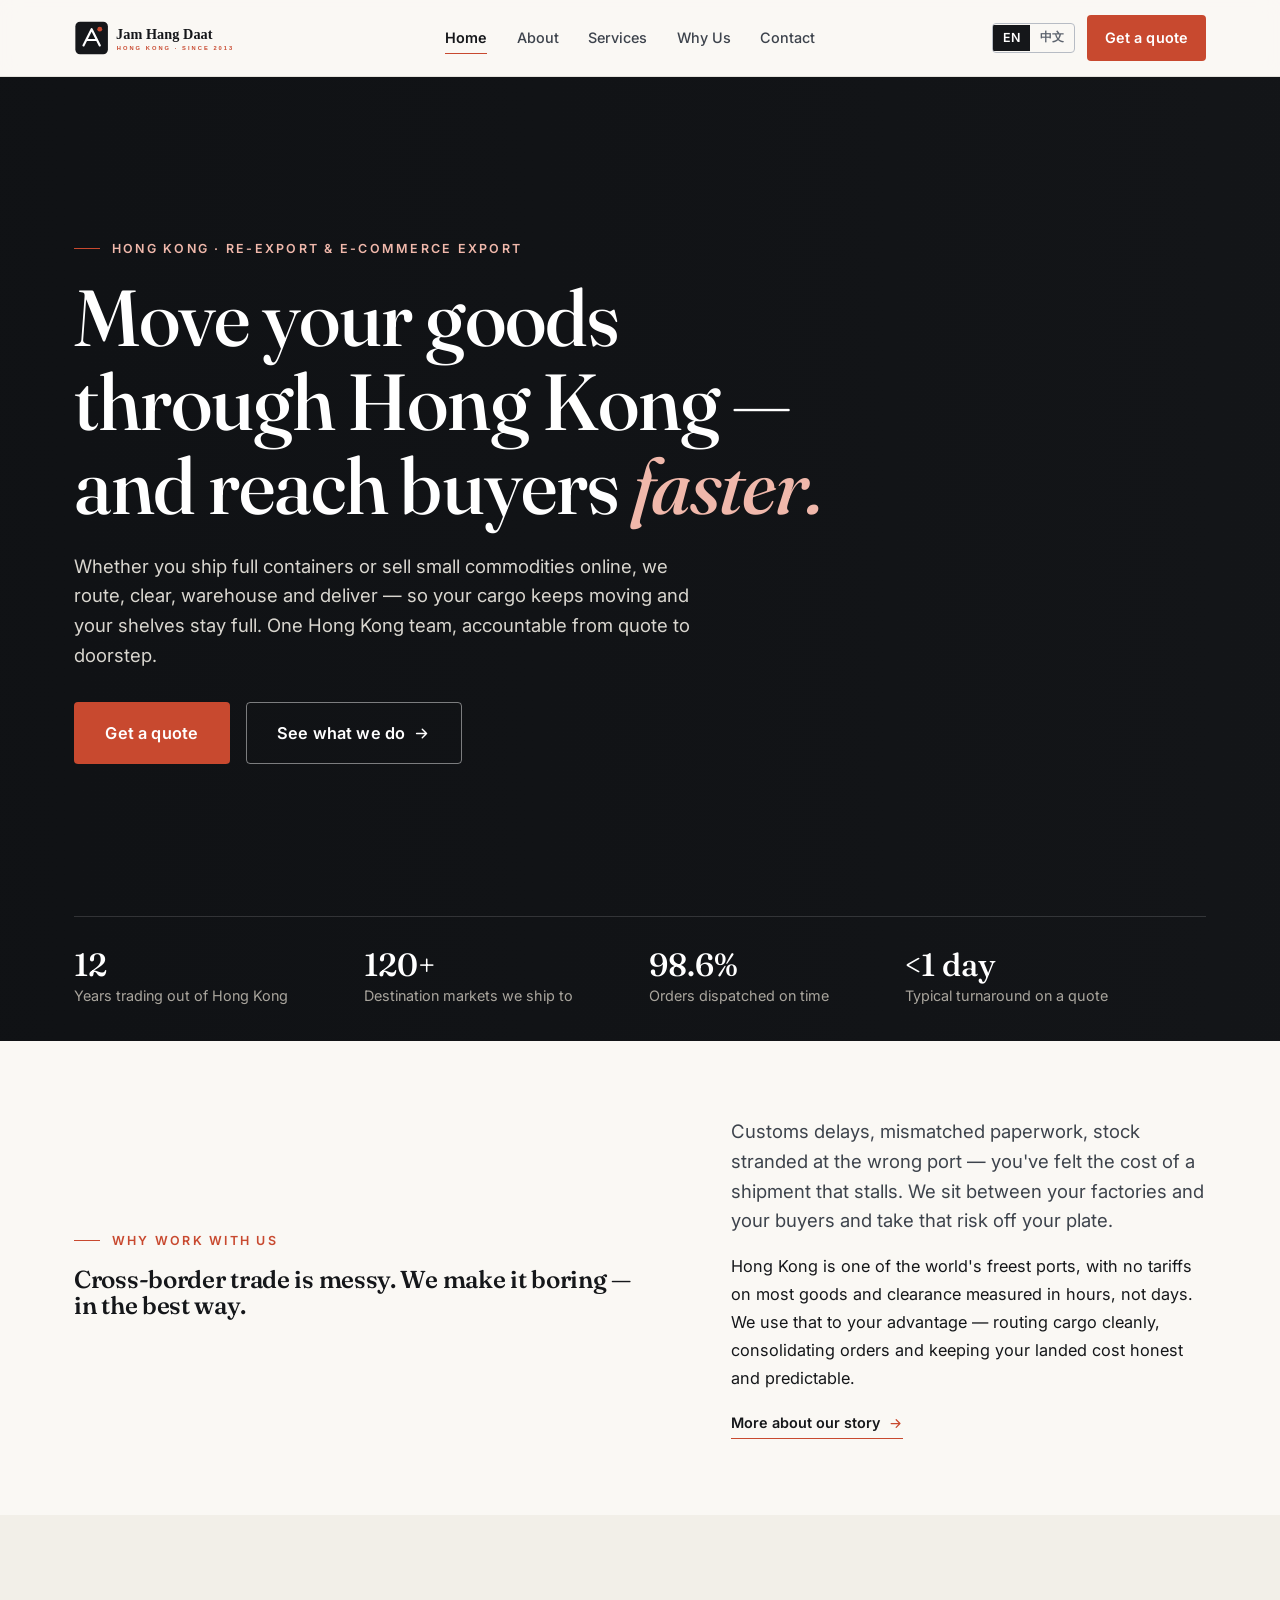
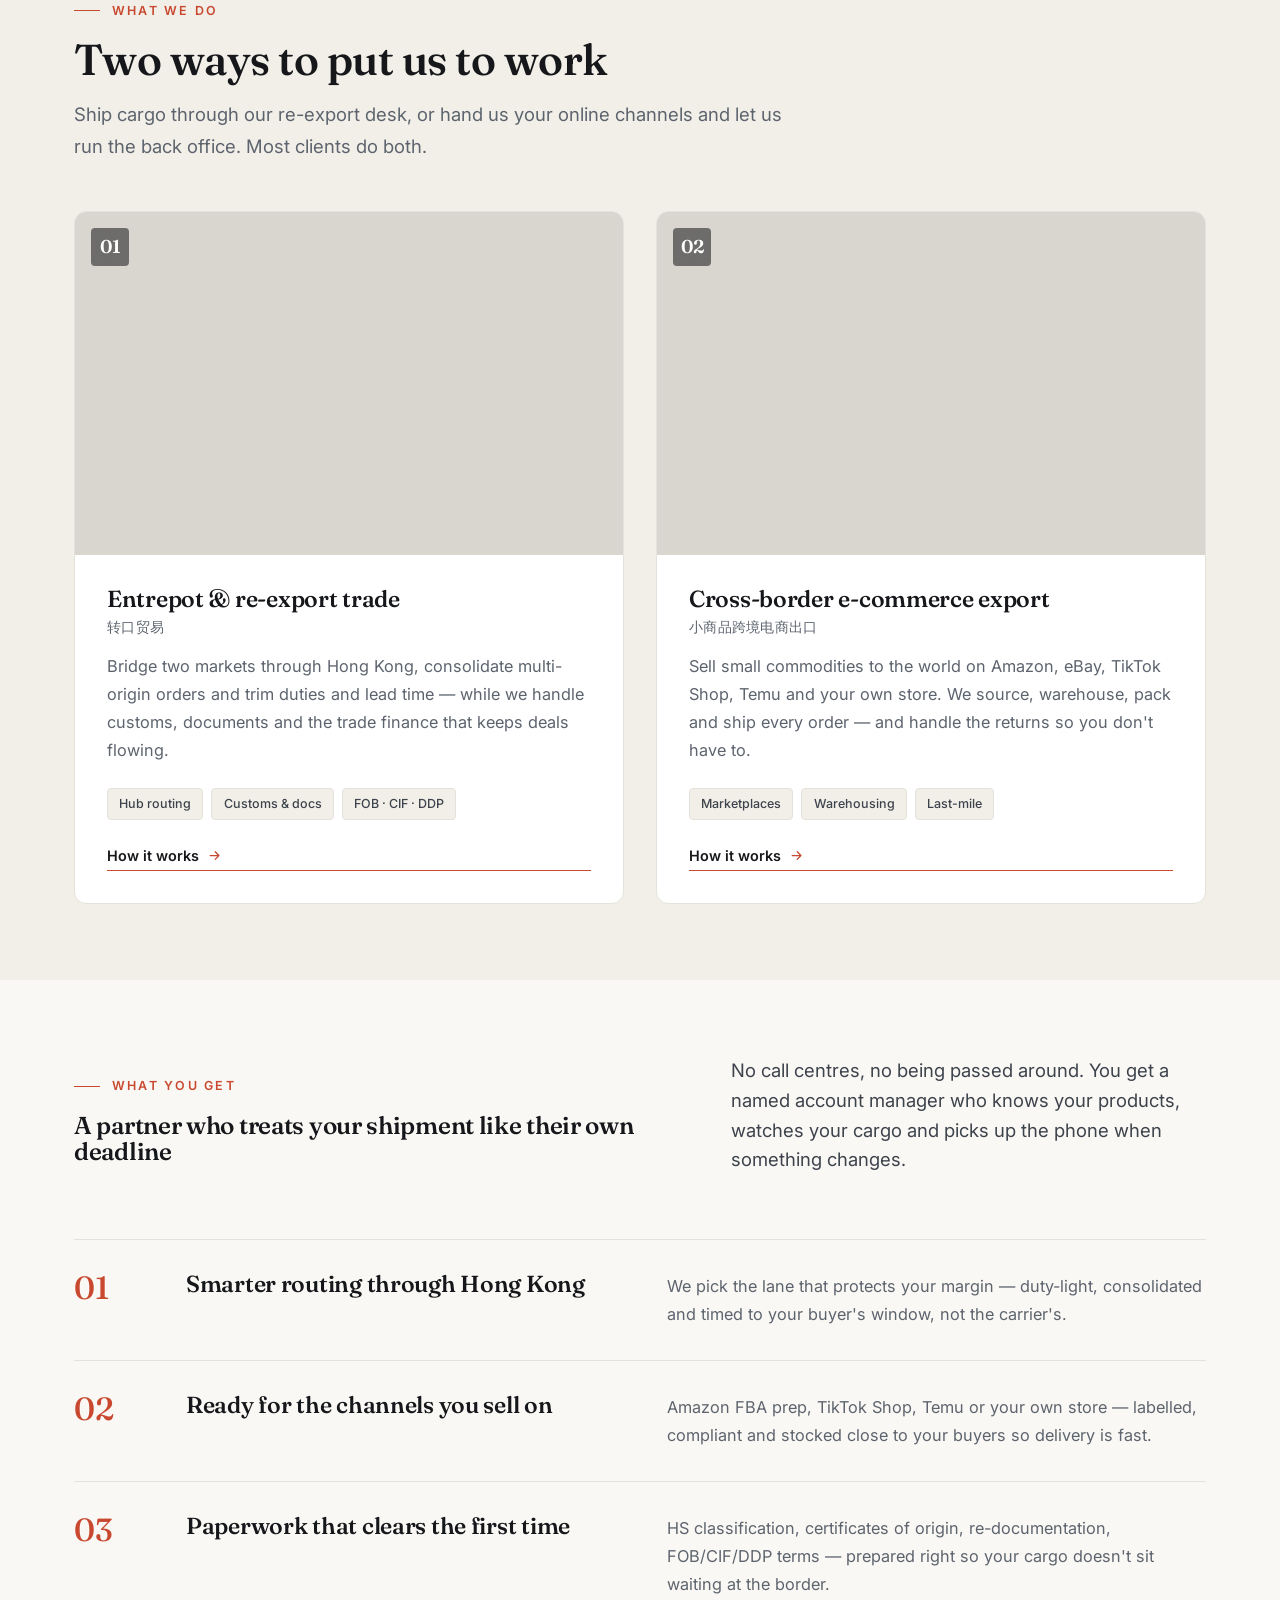
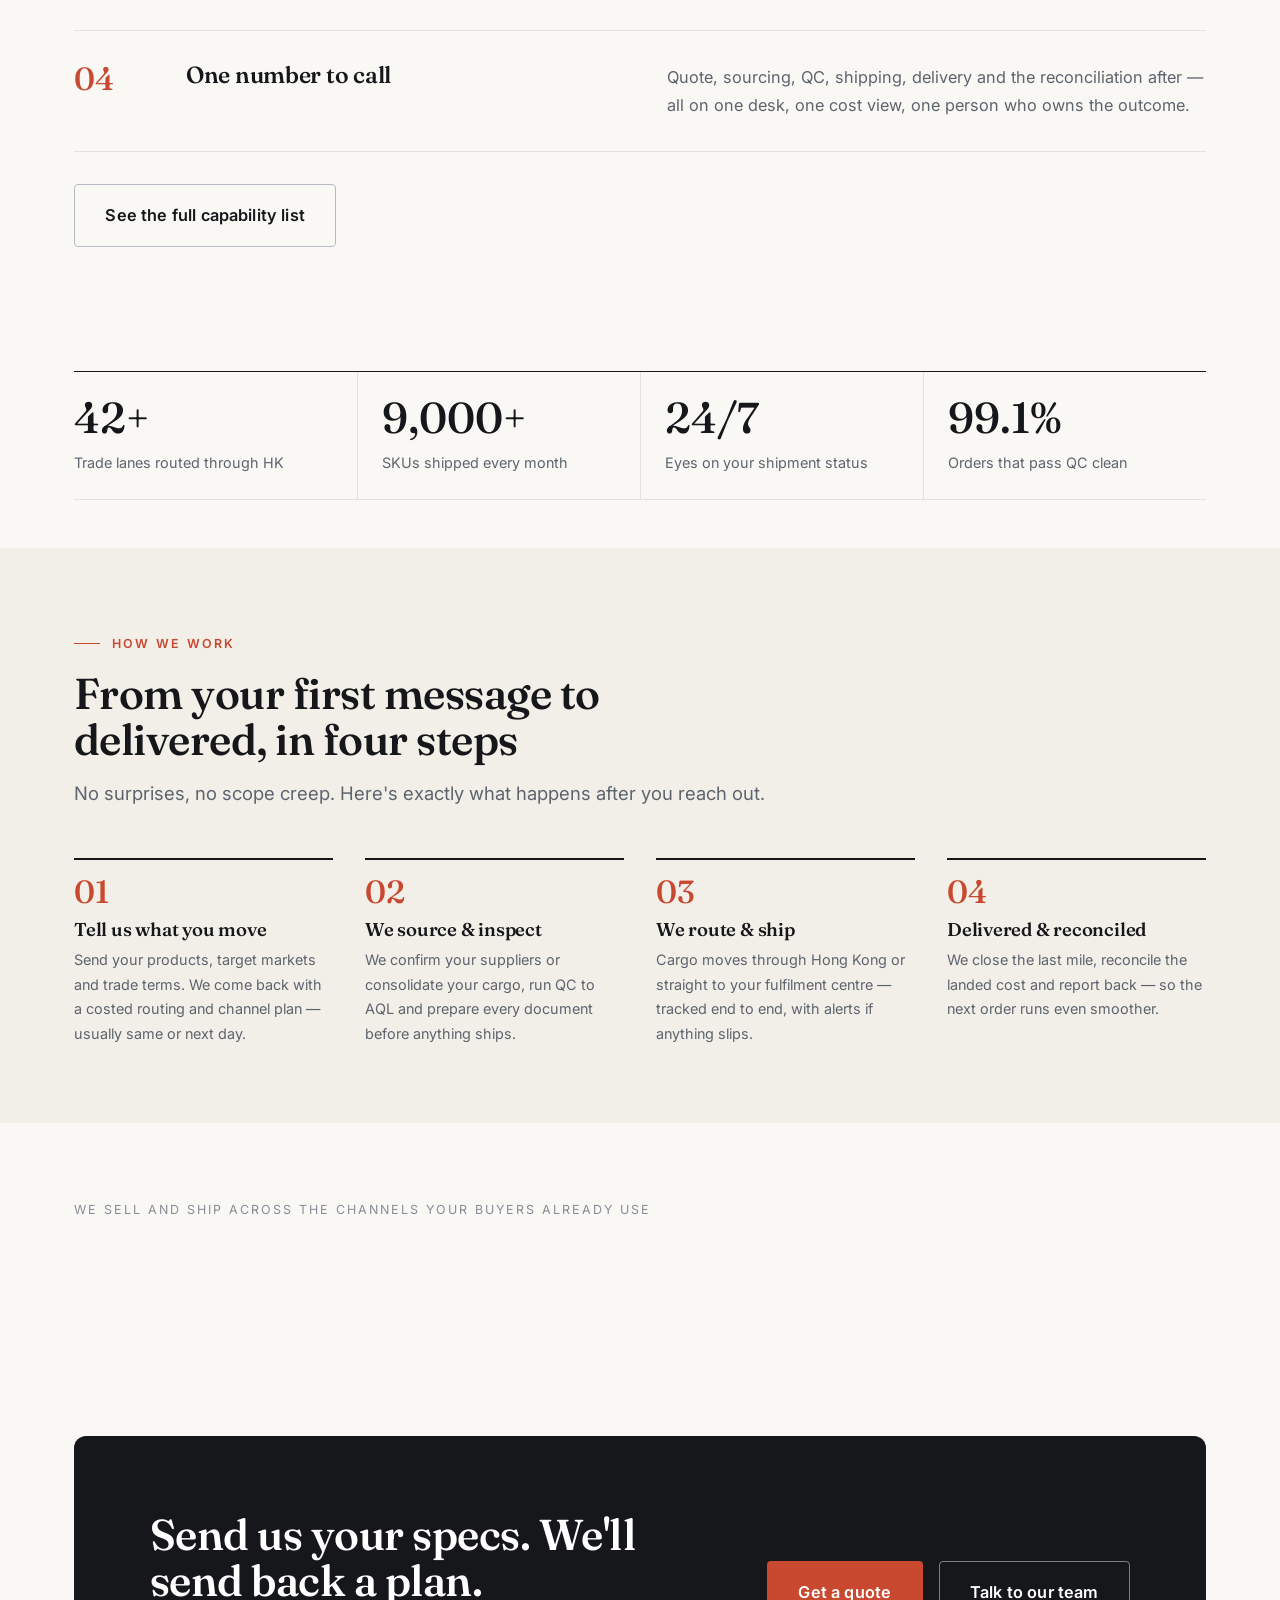
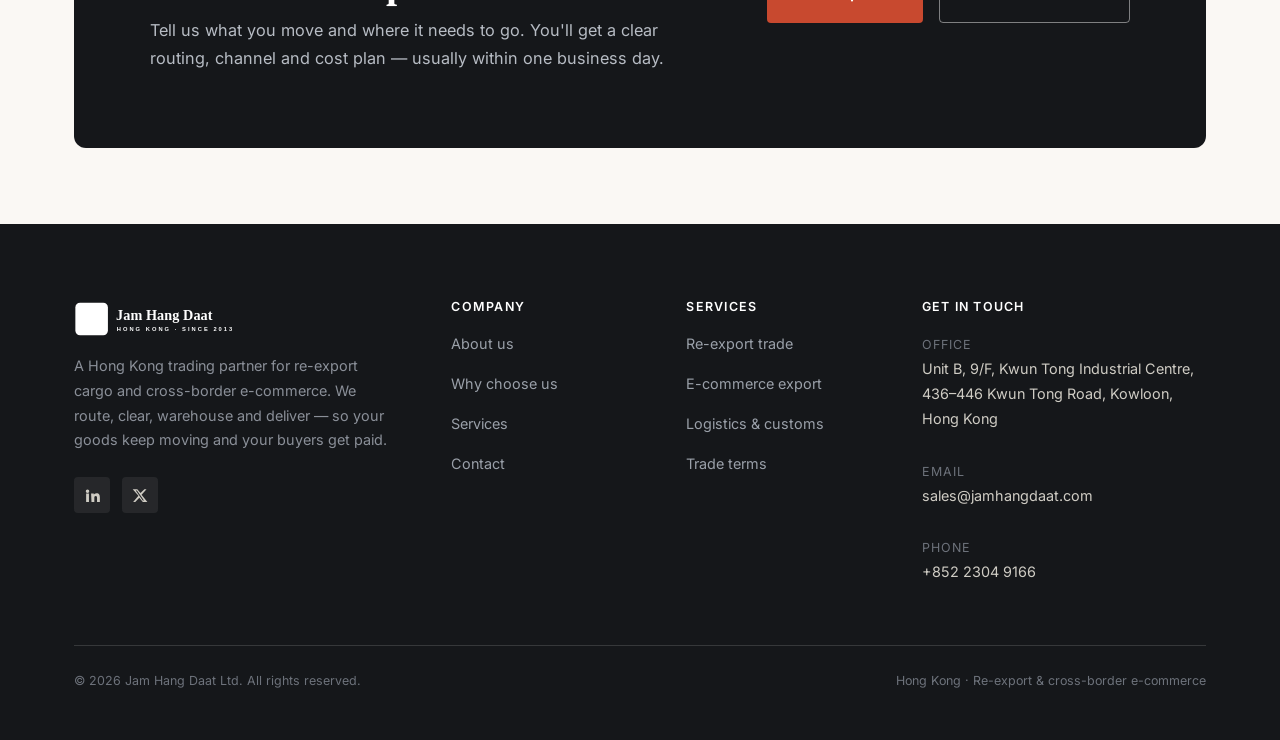
==== commit 437696cd: "Remove WhatsApp & WeChat contacts (instantly verifiable placeholders) Co-Authored-By: Claude Opus 4." ====
--- a/index.html
+++ b/index.html
@@ -337,9 +337,6 @@
             <a href="#" aria-label="LinkedIn" data-en-aria="Jam Hang Daat on LinkedIn" data-zh-aria="领英">
               <svg viewBox="0 0 24 24" fill="currentColor" aria-hidden="true"><path d="M4.98 3.5a2.5 2.5 0 11-.02 5 2.5 2.5 0 01.02-5zM3 9h4v12H3zM10 9h3.8v1.7h.05c.53-1 1.83-2.05 3.77-2.05 4.03 0 4.78 2.65 4.78 6.1V21h-4v-5.3c0-1.26-.02-2.9-1.77-2.9-1.77 0-2.04 1.38-2.04 2.8V21h-4z"/></svg>
             </a>
-            <a href="#" aria-label="WeChat" data-en-aria="Jam Hang Daat on WeChat" data-zh-aria="微信">
-              <svg viewBox="0 0 24 24" fill="currentColor" aria-hidden="true"><path d="M9 4C4.9 4 1.5 6.8 1.5 10.2c0 1.9 1.1 3.6 2.8 4.7L3.6 17l2.6-1.3c.9.2 1.8.3 2.8.3h.5a5.4 5.4 0 01-.2-1.5C9.3 10.9 12.6 8 16.7 8c.2 0 .5 0 .7.02C16.6 5.7 13.1 4 9 4zm-2.4 3.4a1 1 0 110 2 1 1 0 010-2zm4.8 0a1 1 0 110 2 1 1 0 010-2z"/><path d="M22.5 14.5c0-2.8-2.8-5-6-5s-6 2.2-6 5 2.8 5 6 5c.7 0 1.4-.1 2-.3l2 1-.5-1.6c1.5-.9 2.5-2.3 2.5-4.1zm-8-1.3a.9.9 0 110 1.8.9.9 0 010-1.8zm4 0a.9.9 0 110 1.8.9.9 0 010-1.8z"/></svg>
-            </a>
             <a href="#" aria-label="X" data-en-aria="Jam Hang Daat on X" data-zh-aria="X 平台">
               <svg viewBox="0 0 24 24" fill="currentColor" aria-hidden="true"><path d="M17.5 3h3l-7 8 8.2 10h-6.4l-5-6-5.7 6H1.6l7.5-8.5L1 3h6.5l4.5 5.4L17.5 3zm-2.3 16h1.7L7 4.8H5.2L15.2 19z"/></svg>
             </a>
@@ -379,8 +376,8 @@
               <p><a href="mailto:sales@jamhangdaat.com">sales@jamhangdaat.com</a></p>
             </li>
             <li>
-              <span class="ft-label" data-en="Phone / WhatsApp" data-zh="电话 / WhatsApp">Phone / WhatsApp</span>
-              <p><a href="tel:+85223049166">+852 2304 9166</a> · <a href="tel:+85267882143">+852 6788 2143</a></p>
+              <span class="ft-label" data-en="Phone" data-zh="电话">Phone</span>
+              <p><a href="tel:+85223049166">+852 2304 9166</a></p>
             </li>
           </ul>
         </div>
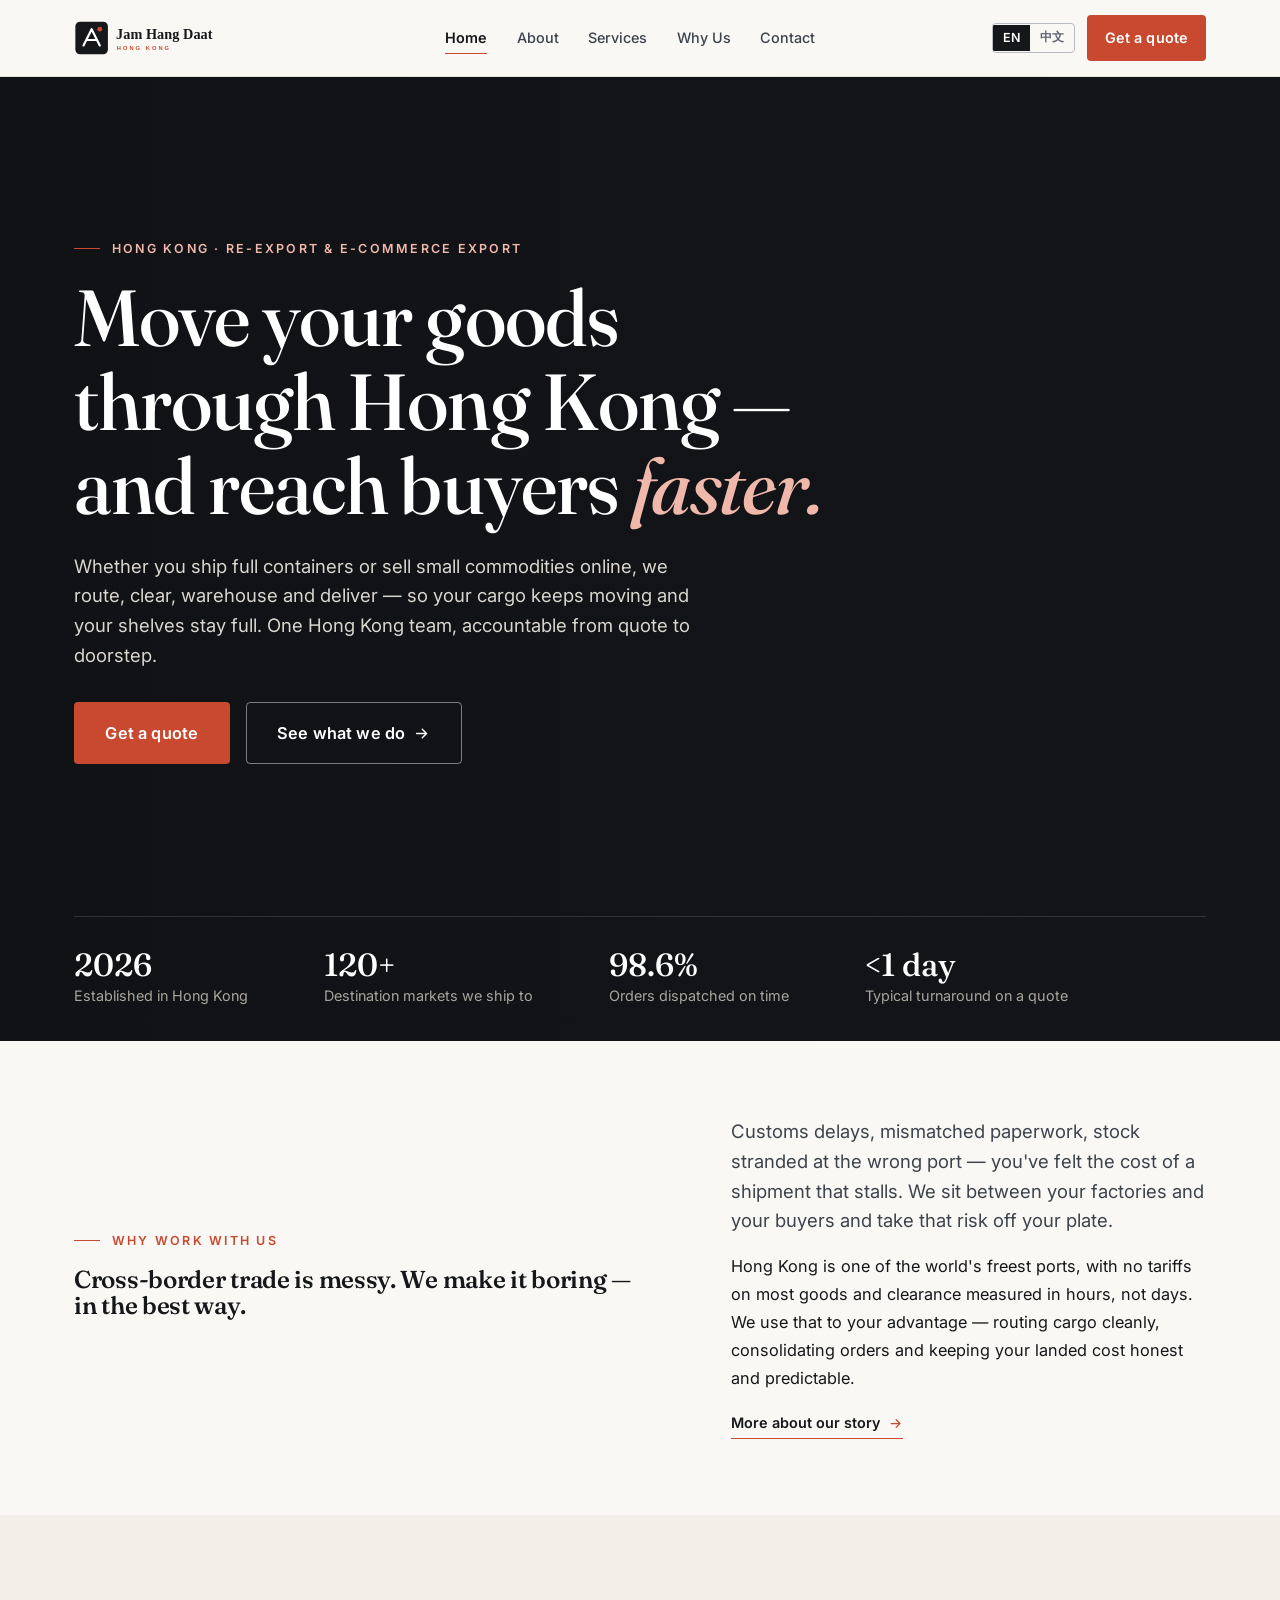
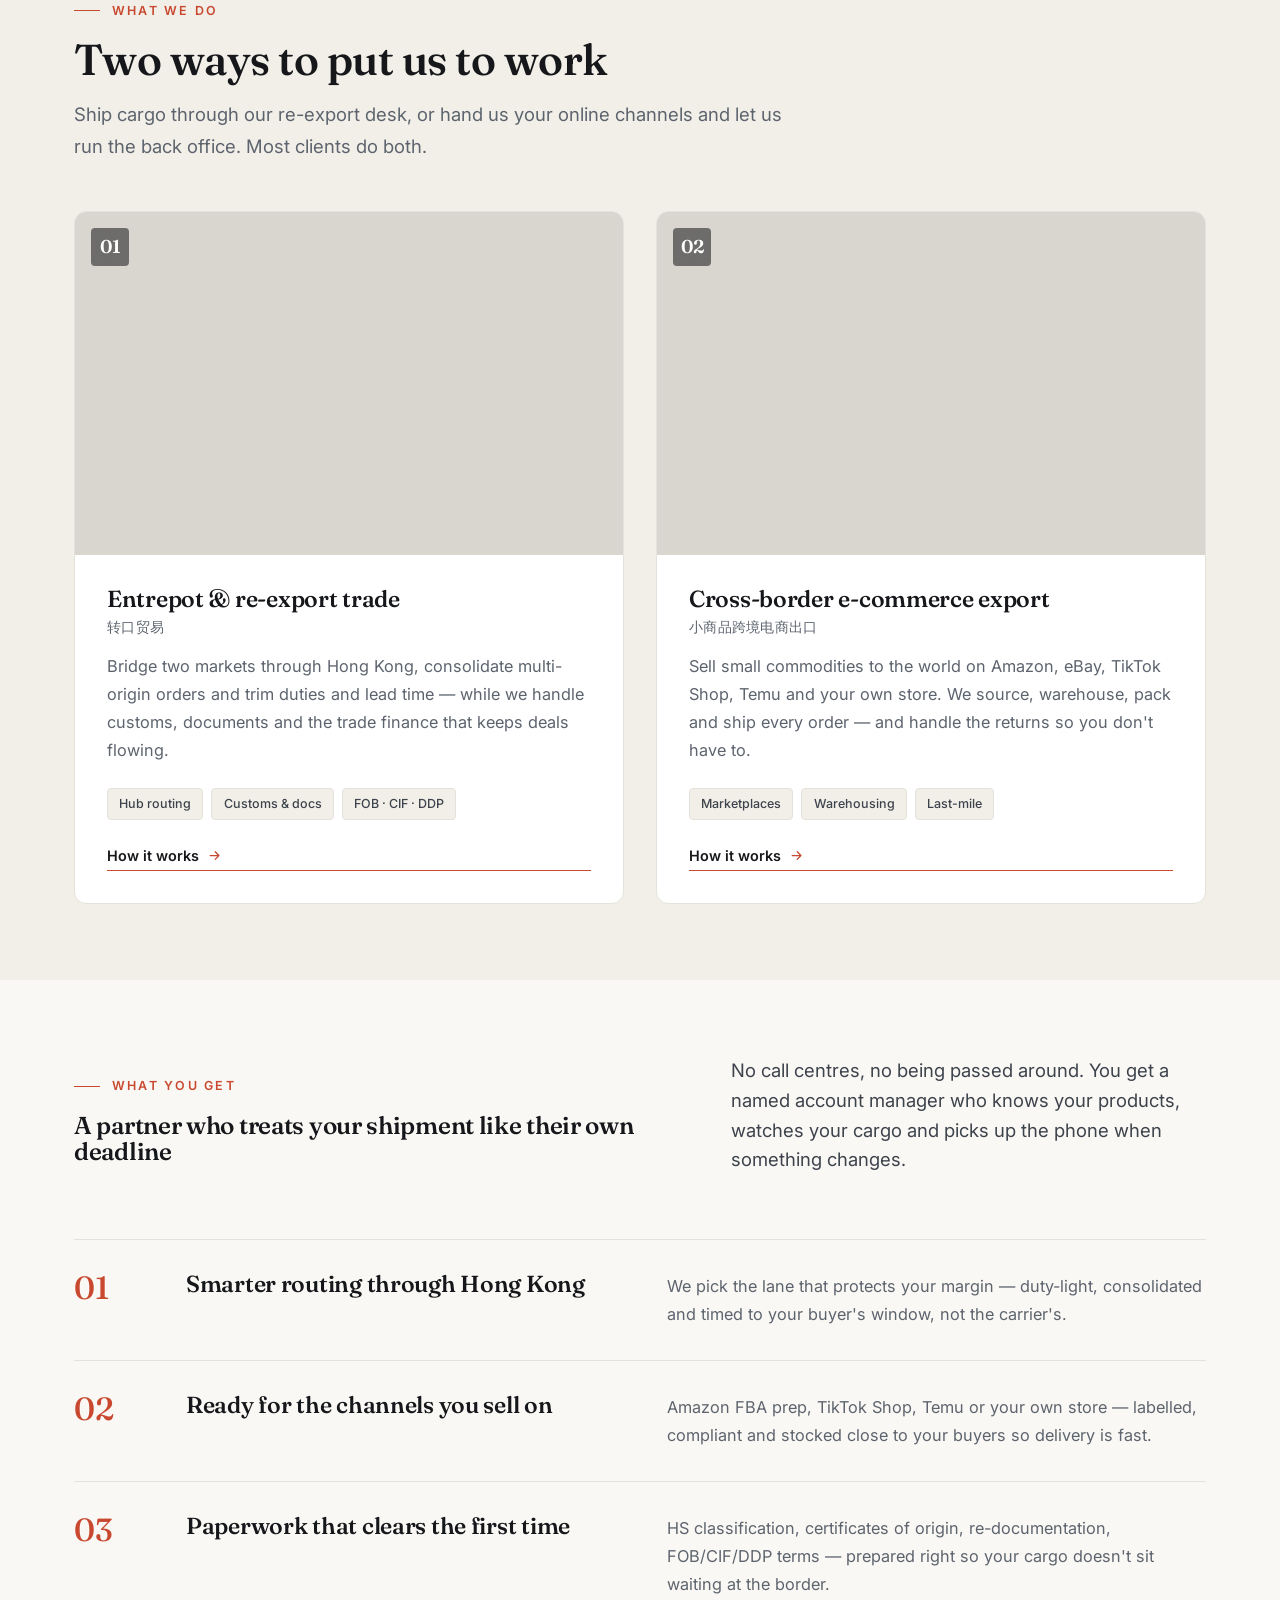
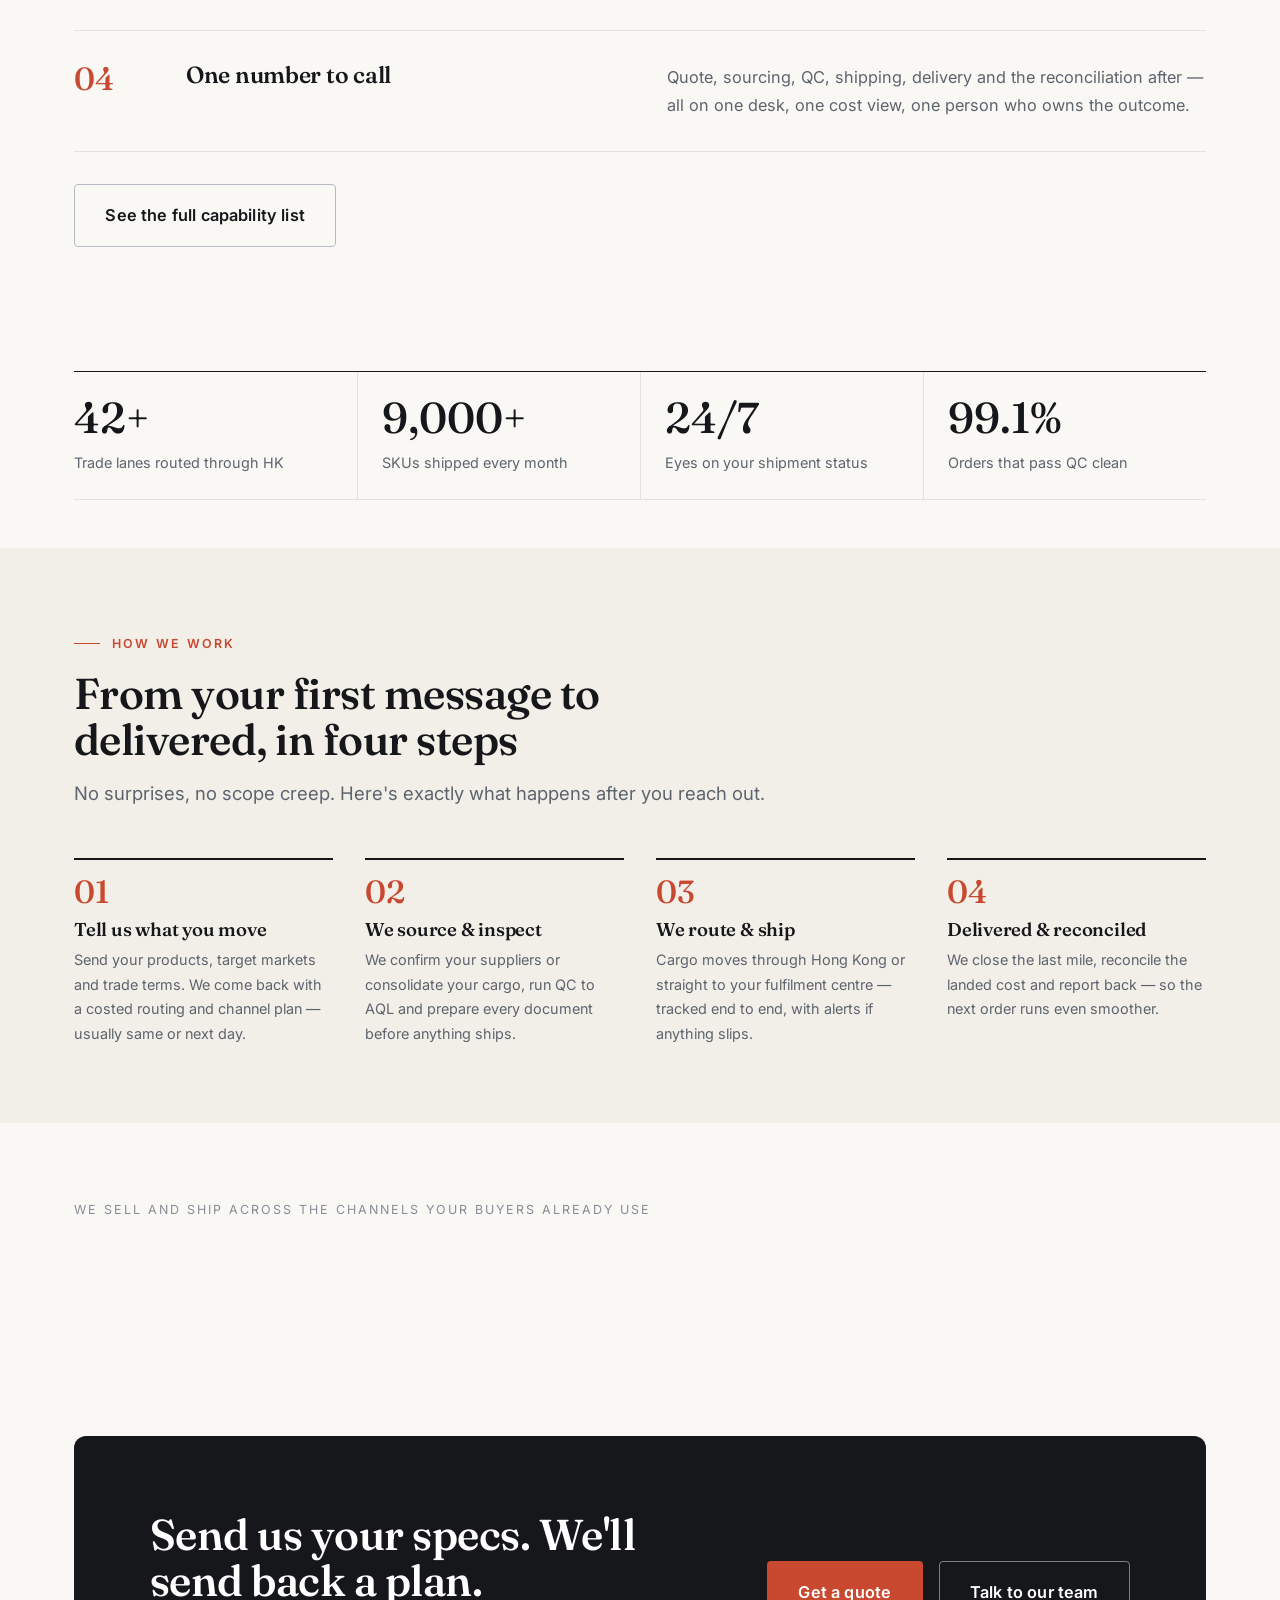
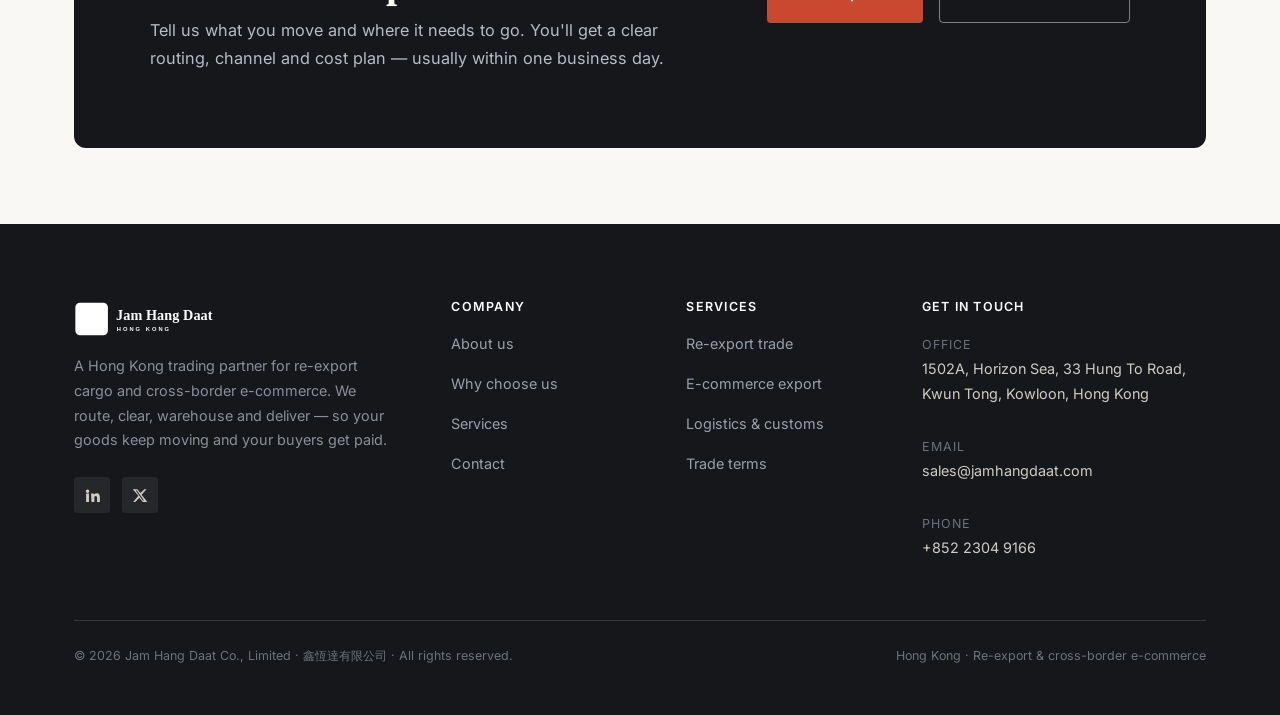
==== commit 4680dccd: "Use real HK registry data: real address (Kwun Tong), remove SINCE 2013/false tenure, fix double-enco" ====
--- a/index.html
+++ b/index.html
@@ -3,7 +3,7 @@
 <head>
   <meta charset="UTF-8" />
   <meta name="viewport" content="width=device-width, initial-scale=1" />
-  <title data-en-title="Jam Hang Daat — Hong Kong Re-export &amp; Cross-border E-commerce" data-zh-title="畅行达通 — 香港转口贸易与跨境电商出口">Jam Hang Daat — Hong Kong Re-export &amp; Cross-border E-commerce</title>
+  <title data-en-title="Jam Hang Daat — Hong Kong Re-export &amp; Cross-border E-commerce" data-zh-title="鑫恆達 — 香港转口贸易与跨境电商出口">Jam Hang Daat — Hong Kong Re-export &amp; Cross-border E-commerce</title>
   <meta name="description" content="Route your cargo through Hong Kong and get it on shelves and marketplaces faster. Jam Hang Daat handles re-export routing, customs, warehousing and last-mile fulfilment for buyers and online sellers." />
   <meta name="keywords" content="Hong Kong re-export, entrepot trade, cross-border e-commerce, small commodity export, FOB CIF DDP, fulfilment, freight forwarding" />
 
@@ -81,8 +81,8 @@
 
         <div class="hero-facts">
           <div class="fact reveal">
-            <b>12</b>
-            <span data-en="Years trading out of Hong Kong" data-zh="深耕香港贸易 12 年">Years trading out of Hong Kong</span>
+            <b>2026</b>
+            <span data-en="Established in Hong Kong" data-zh="于香港成立">Established in Hong Kong</span>
           </div>
           <div class="fact reveal" data-delay="1">
             <b>120+</b>
@@ -368,8 +368,8 @@
           <ul class="footer-contact">
             <li>
               <span class="ft-label" data-en="Office" data-zh="办公室">Office</span>
-              <p data-en="Unit B, 9/F, Kwun Tong Industrial Centre, 436–446 Kwun Tong Road, Kowloon, Hong Kong"
-                 data-zh="香港九龙观塘观塘道 436–446 号官塘工业中心 9 楼 B 室">Unit B, 9/F, Kwun Tong Industrial Centre, 436–446 Kwun Tong Road, Kowloon, Hong Kong</p>
+              <p data-en="1502A, Horizon Sea, 33 Hung To Road, Kwun Tong, Kowloon, Hong Kong"
+                 data-zh="香港九龍觀塘鴻圖道 33 號 Horizon Sea 1502A 室">1502A, Horizon Sea, 33 Hung To Road, Kwun Tong, Kowloon, Hong Kong</p>
             </li>
             <li>
               <span class="ft-label" data-en="Email" data-zh="电邮">Email</span>
@@ -384,7 +384,7 @@
       </div>
 
       <div class="footer-bottom">
-        <p>&copy; <span data-year>2026</span> Jam Hang Daat Ltd. <span data-en="All rights reserved." data-zh="版权所有。">All rights reserved.</span></p>
+        <p>&copy; <span data-year>2026</span> Jam Hang Daat Co., Limited · 鑫恆達有限公司 · <span data-en="All rights reserved." data-zh="版权所有。">All rights reserved.</span></p>
         <p data-en="Hong Kong · Re-export &amp; cross-border e-commerce" data-zh="香港 · 转口贸易与跨境电商出口">Hong Kong · Re-export &amp; cross-border e-commerce</p>
       </div>
     </div>
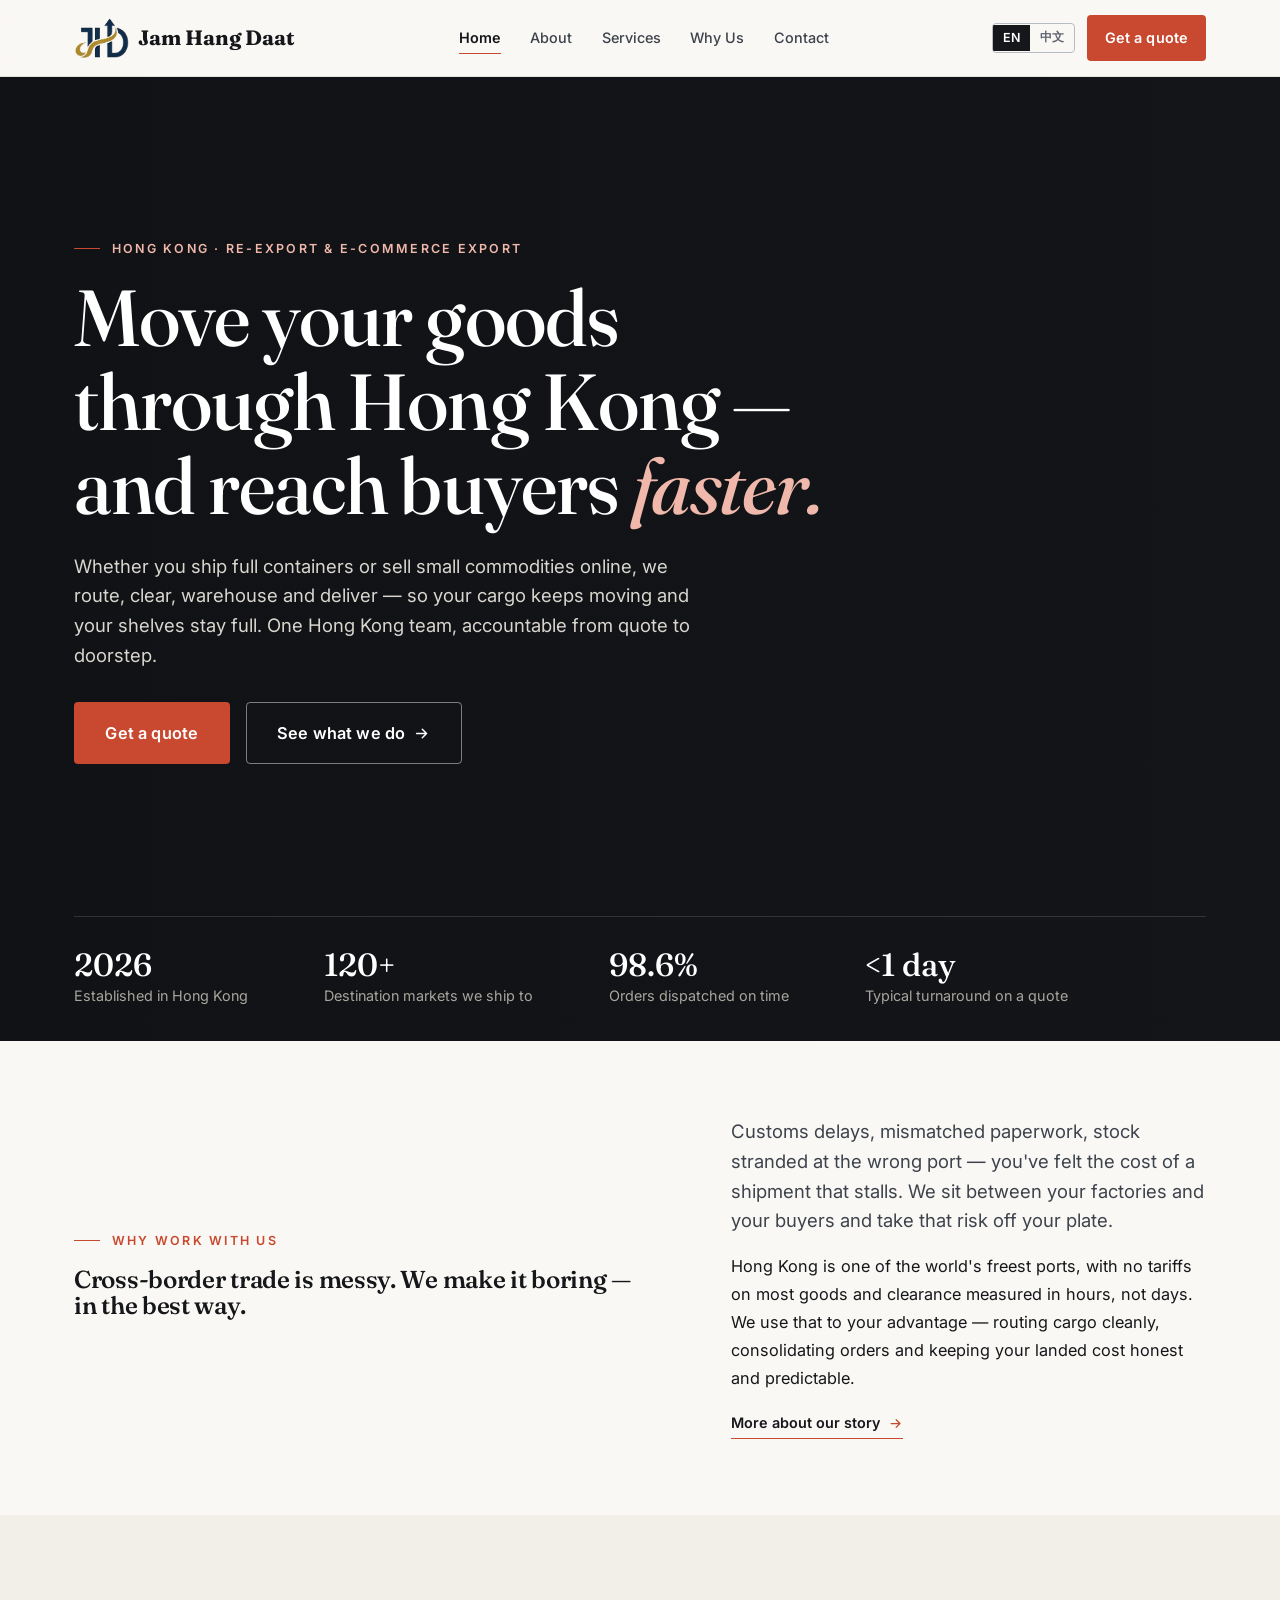
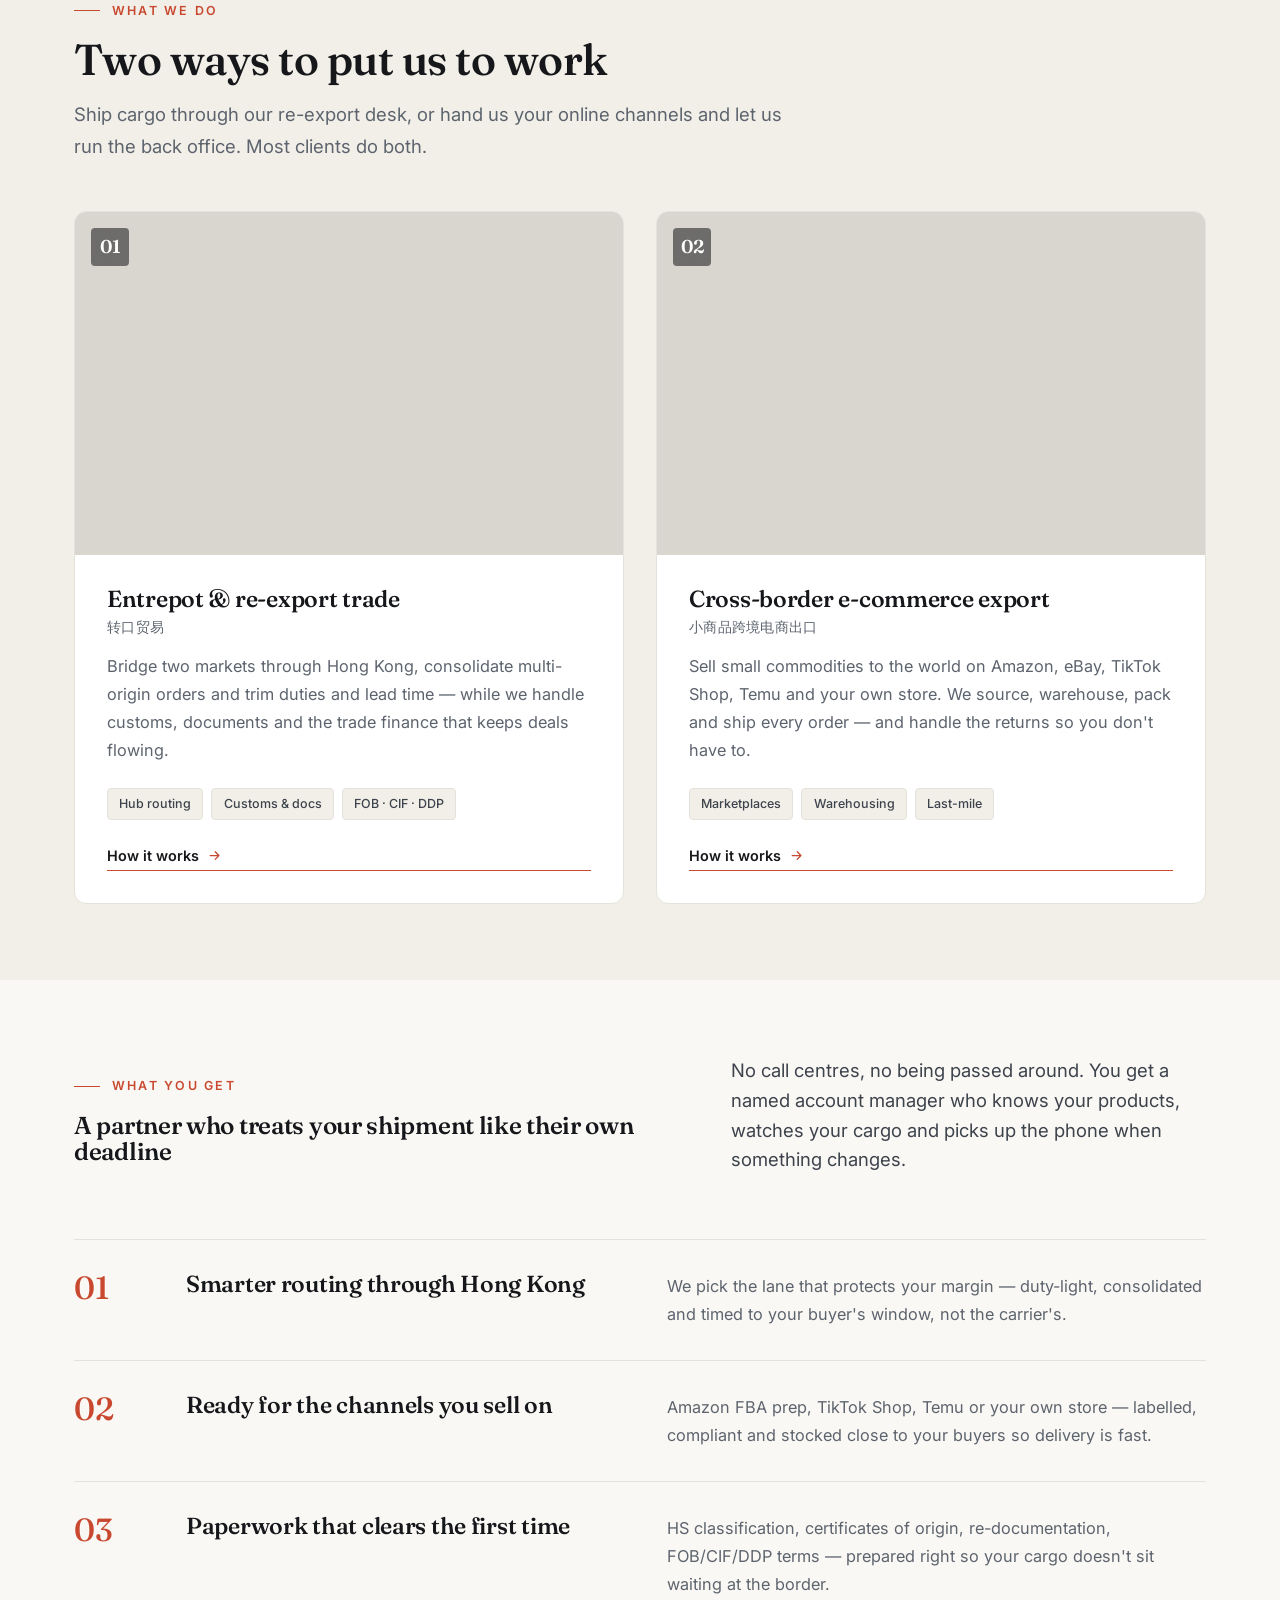
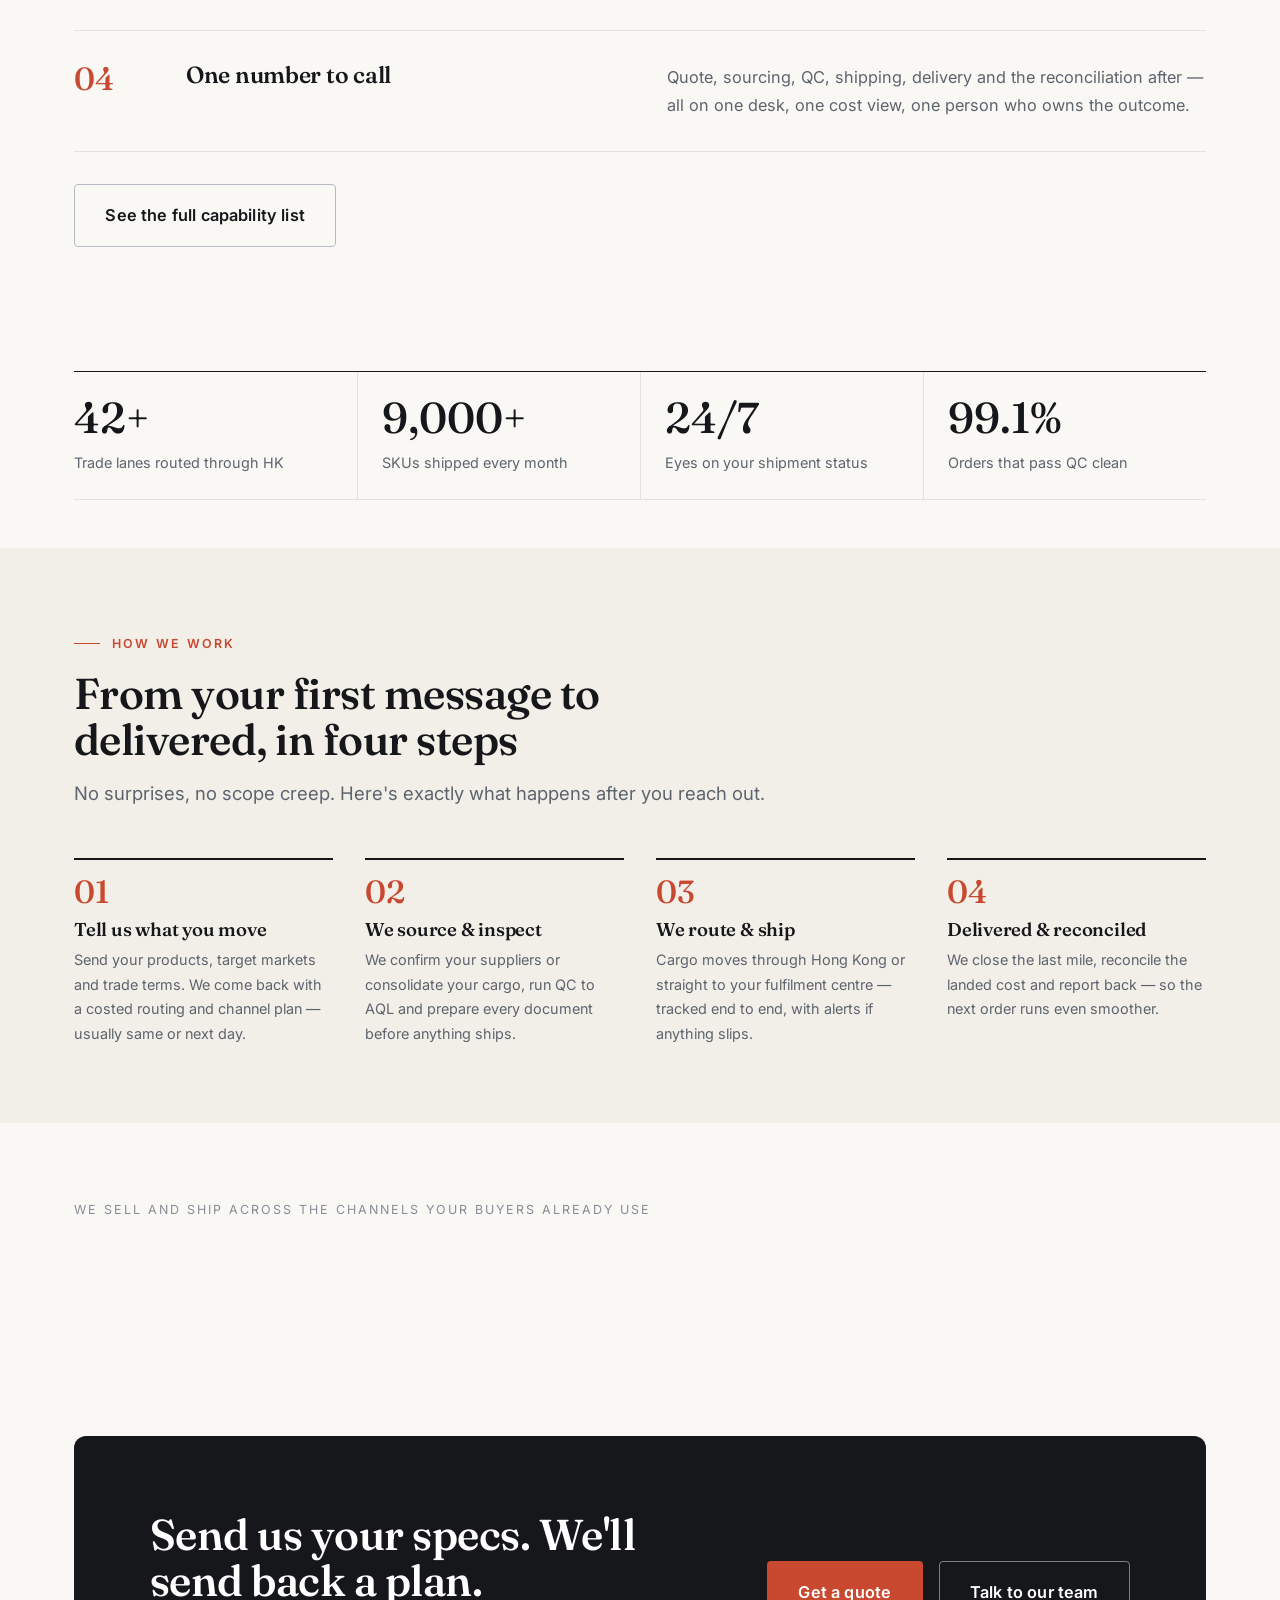
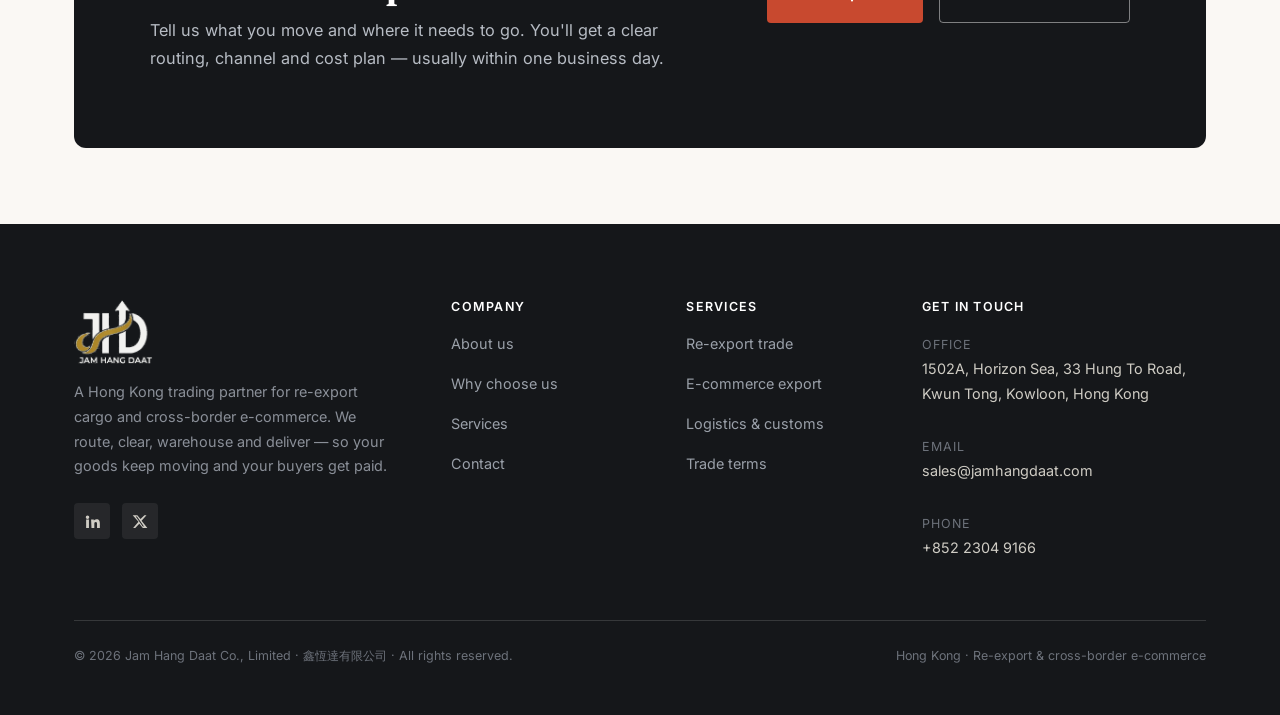
==== commit c5dd4064: "Add real brand logo: header mark + wordmark, white/gold footer lockup, PNG favicon Co-Authored-By: C" ====
--- a/index.html
+++ b/index.html
@@ -15,6 +15,7 @@
   <meta property="og:locale:alternate" content="zh_HK" />
   <meta name="twitter:card" content="summary_large_image" />
 
+  <link rel="icon" type="image/png" href="favicon.png" />
   <link rel="icon" type="image/svg+xml" href="favicon.svg" />
   <link rel="preconnect" href="https://fonts.googleapis.com" />
   <link rel="preconnect" href="https://fonts.gstatic.com" crossorigin />
@@ -28,7 +29,8 @@
   <header class="site-header">
     <div class="container header-inner">
       <a class="brand" href="index.html" aria-label="Jam Hang Daat home">
-        <img src="assets/logo.svg" alt="Jam Hang Daat" />
+        <img class="brand-mark" src="assets/logo.png" alt="Jam Hang Daat" />
+        <span class="brand-name">Jam Hang Daat</span>
       </a>
 
       <nav class="nav" id="primary-nav" aria-label="Primary">
@@ -328,7 +330,7 @@
     <div class="container">
       <div class="footer-grid">
         <div class="footer-brand">
-          <img src="assets/logo.svg" alt="Jam Hang Daat" />
+          <img src="assets/logo-footer.png" alt="Jam Hang Daat Co., Limited" class="footer-logo" />
           <p data-en="A Hong Kong trading partner for re-export cargo and cross-border e-commerce. We route, clear, warehouse and deliver — so your goods keep moving and your buyers get paid."
              data-zh="香港转口贸易与跨境电商的可靠伙伴。从路由、清关到仓储与配送，我们让您的货物持续流转、交易顺利结款。">
             A Hong Kong trading partner for re-export cargo and cross-border e-commerce. We route, clear, warehouse and deliver — so your goods keep moving and your buyers get paid.
--- a/assets/styles.css
+++ b/assets/styles.css
@@ -203,8 +203,9 @@
   display: flex; align-items: center; justify-content: space-between;
   gap: var(--sp-4); height: var(--header-h);
 }
-.brand { display: inline-flex; align-items: center; }
-.brand img { height: 38px; width: auto; }
+.brand { display: flex; align-items: center; gap: .6rem; }
+.brand-mark { height: 40px; width: auto; display: block; }
+.brand-name { font-family: var(--font-display); font-weight: 700; font-size: 1.3rem; color: var(--ink); }
 
 .nav { display: flex; align-items: center; gap: var(--sp-1); }
 .nav a {
@@ -546,7 +547,7 @@
   display: grid; grid-template-columns: 1.7fr 1fr 1fr 1.4fr; gap: var(--sp-6);
   padding-bottom: var(--sp-7); border-bottom: 1px solid var(--line-dk);
 }
-.footer-brand img { height: 38px; margin-bottom: var(--sp-4); filter: brightness(0) invert(1); }
+.footer-brand img.footer-logo { height: 64px; width: auto; display: block; margin-bottom: var(--sp-4); }
 .footer-brand p { color: #8a8f98; font-size: var(--fs-sm); max-width: 36ch; }
 .footer-col h4 { color: #fff; font-size: var(--fs-xs); letter-spacing: 0.1em; text-transform: uppercase; font-family: var(--font-body); font-weight: 600; margin-bottom: var(--sp-4); }
 .footer-col ul { display: grid; gap: var(--sp-3); }
@@ -629,4 +630,6 @@
   .ed-row { grid-template-columns: 1fr; gap: var(--sp-2); }
   .ed-row p { grid-column: 1; }
   .form { padding: var(--sp-5); }
-}
+  .brand img.brand-mark { height: 32px; }
+  .brand .brand-name { font-size: 1.15rem; }
+}
